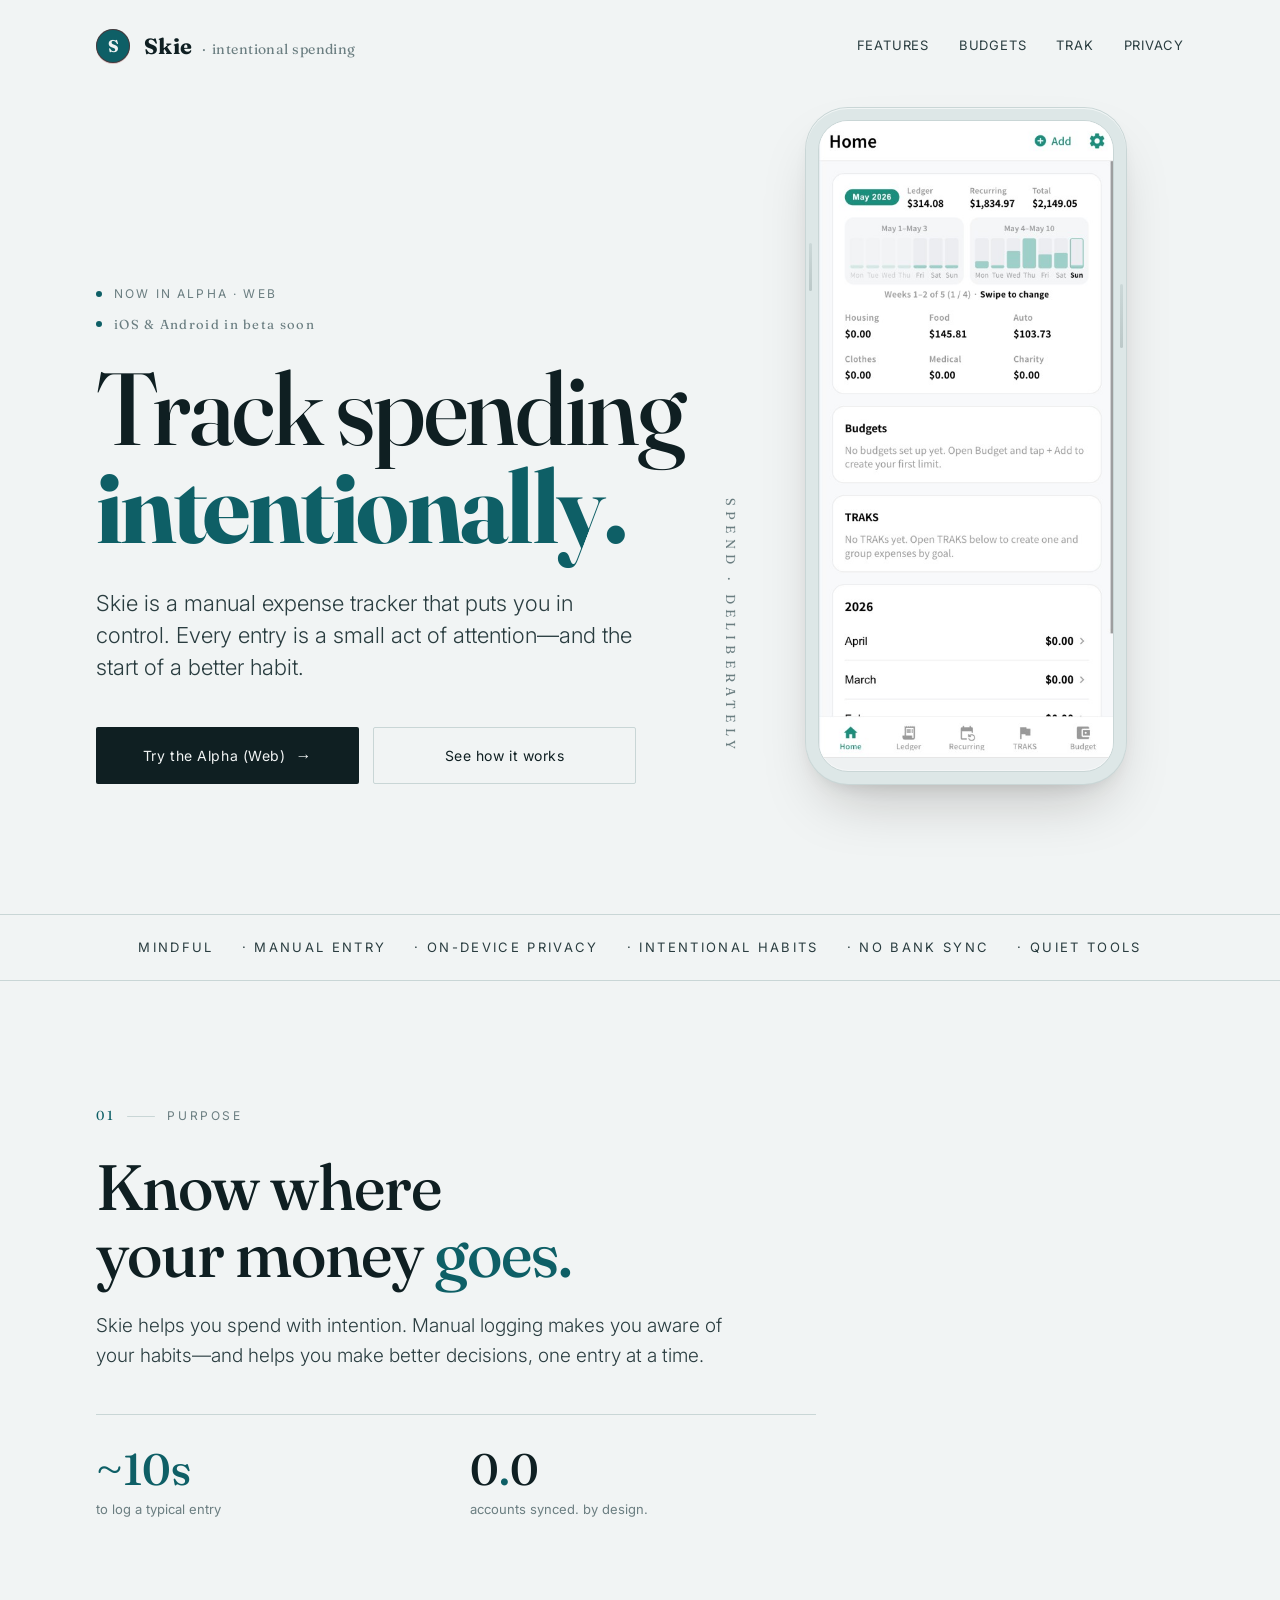
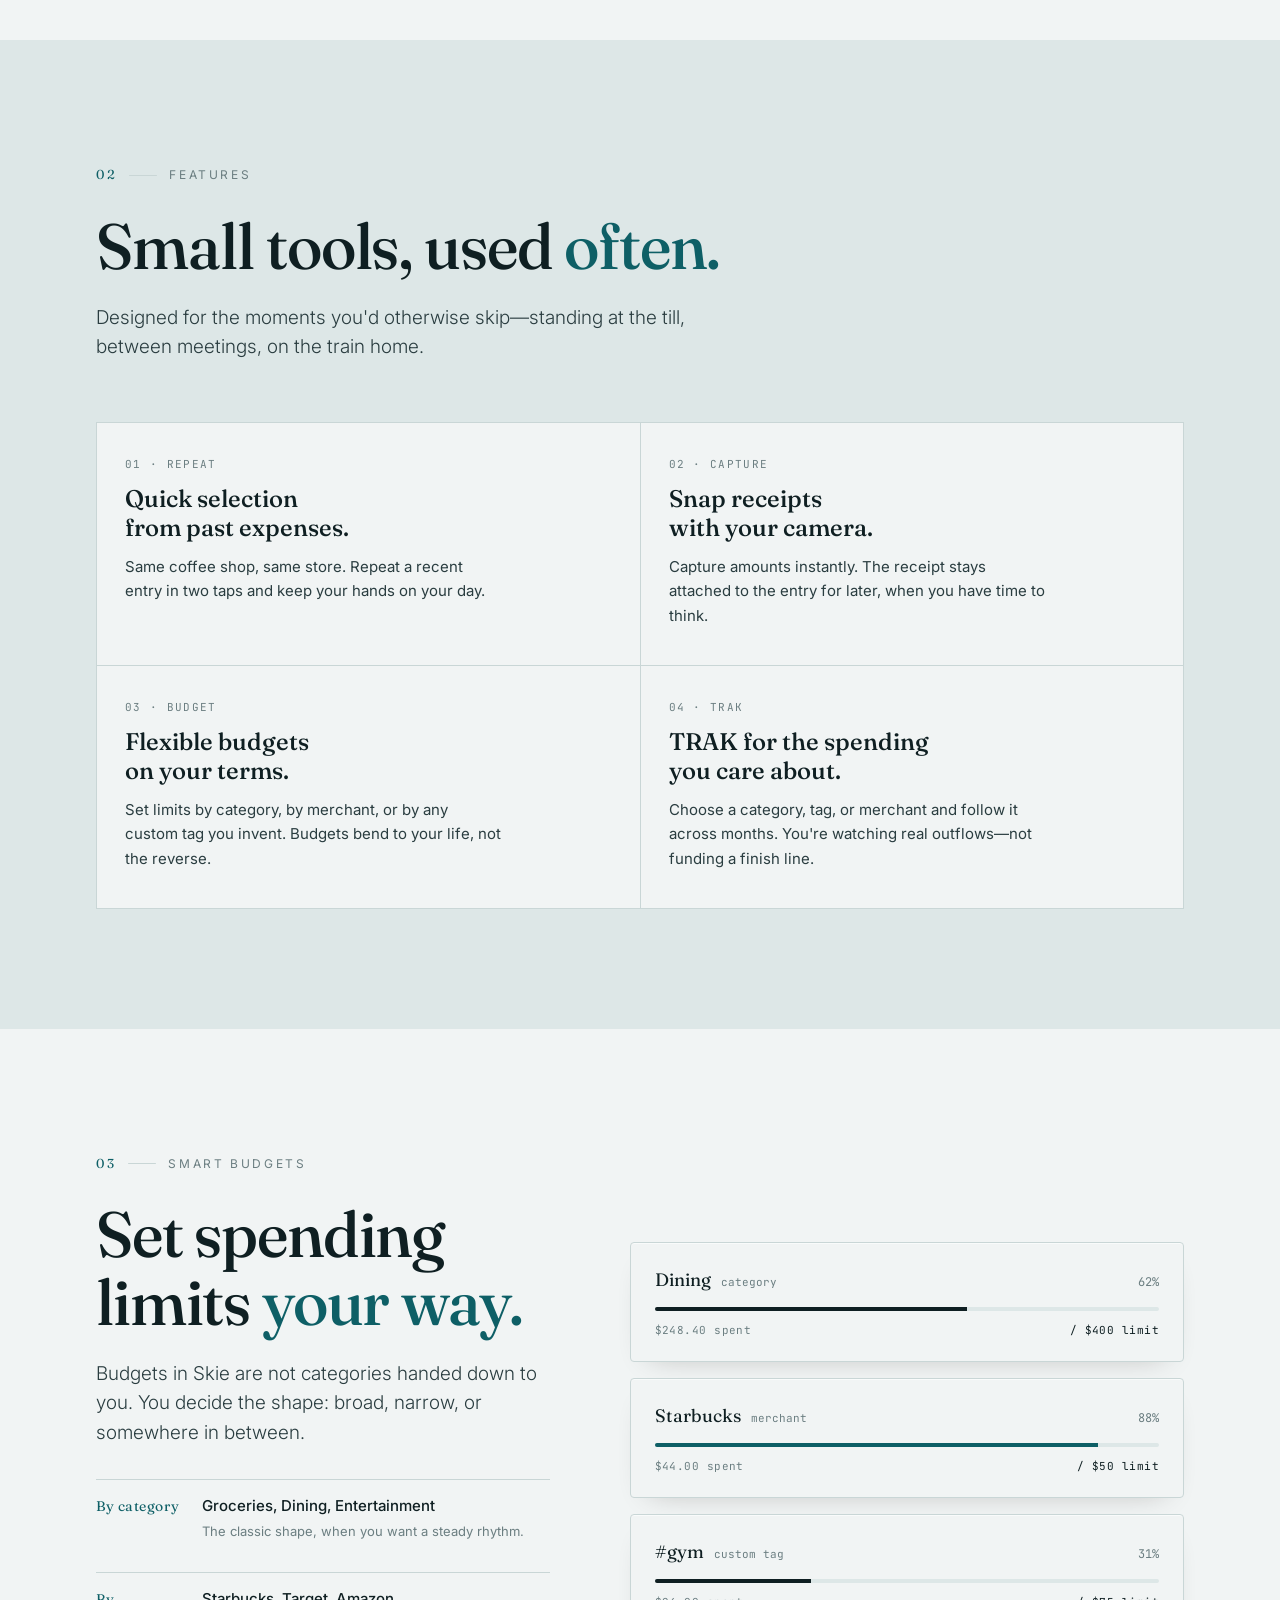
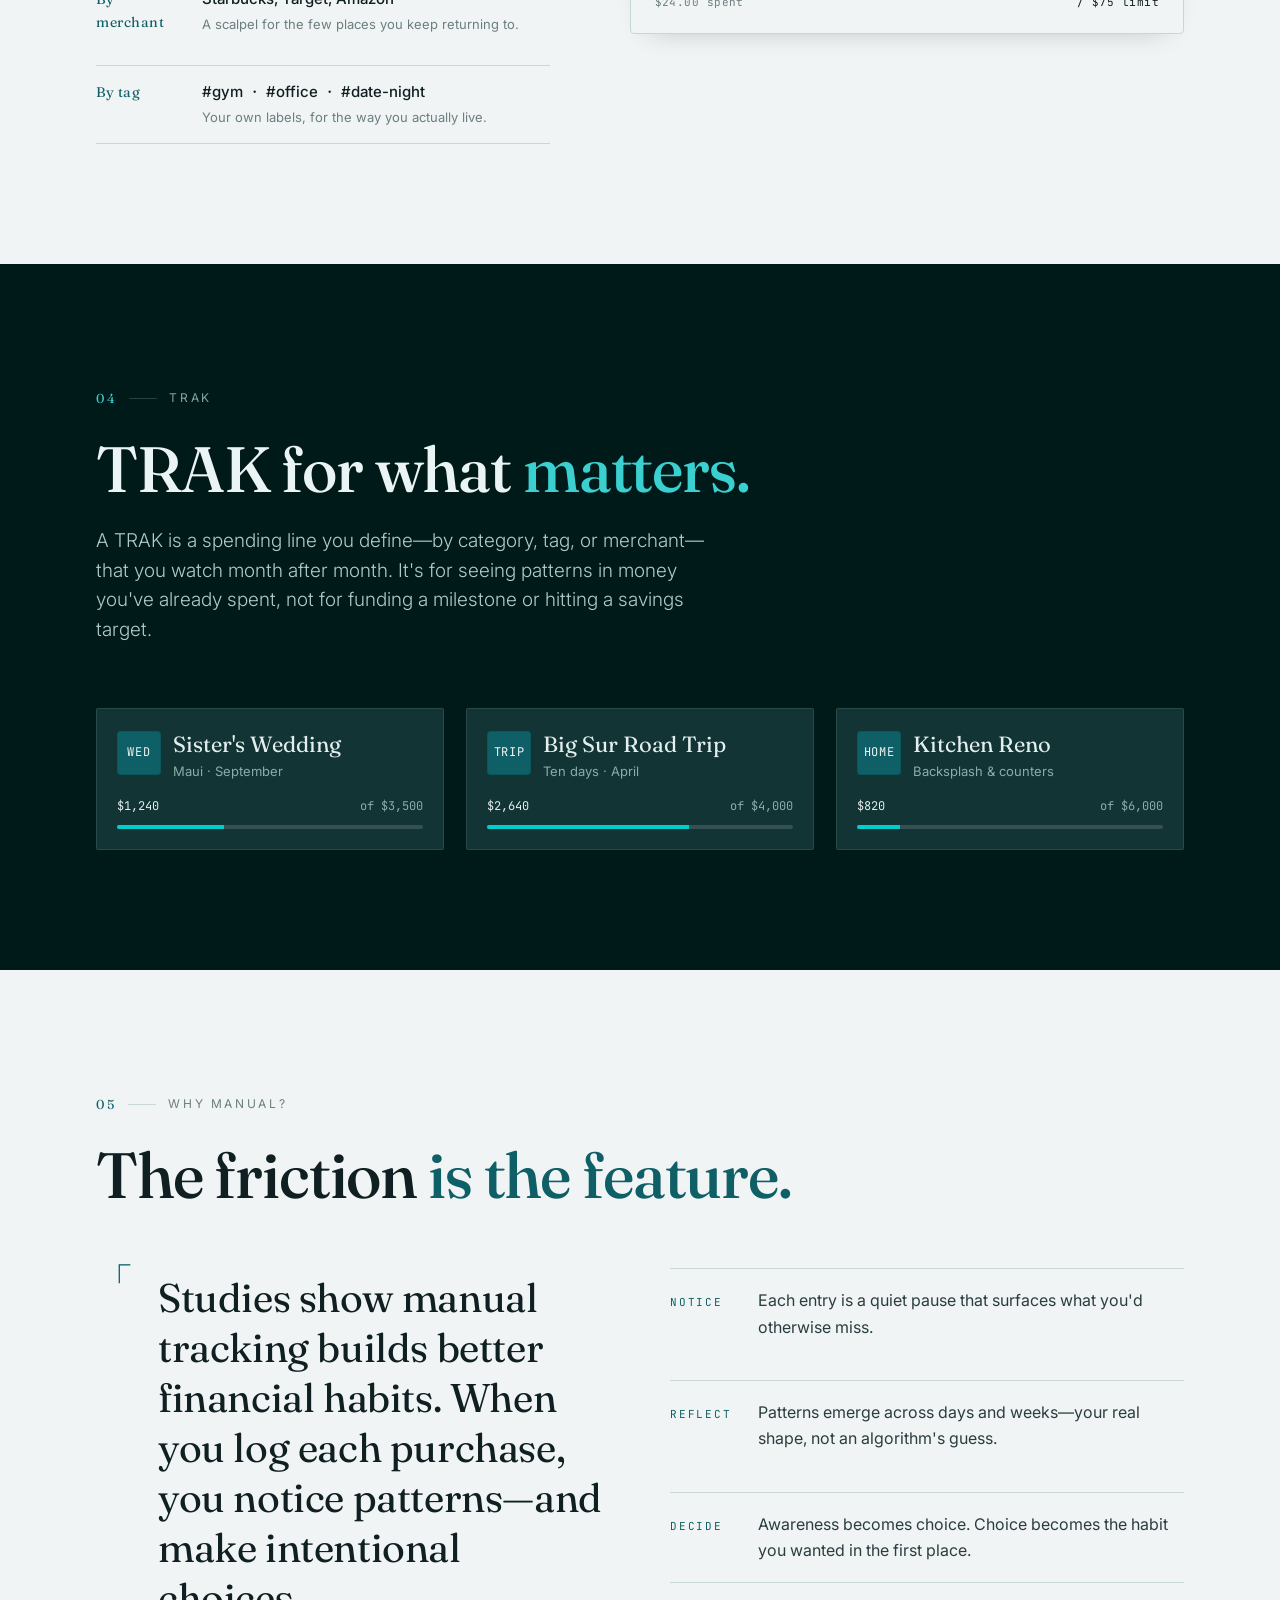
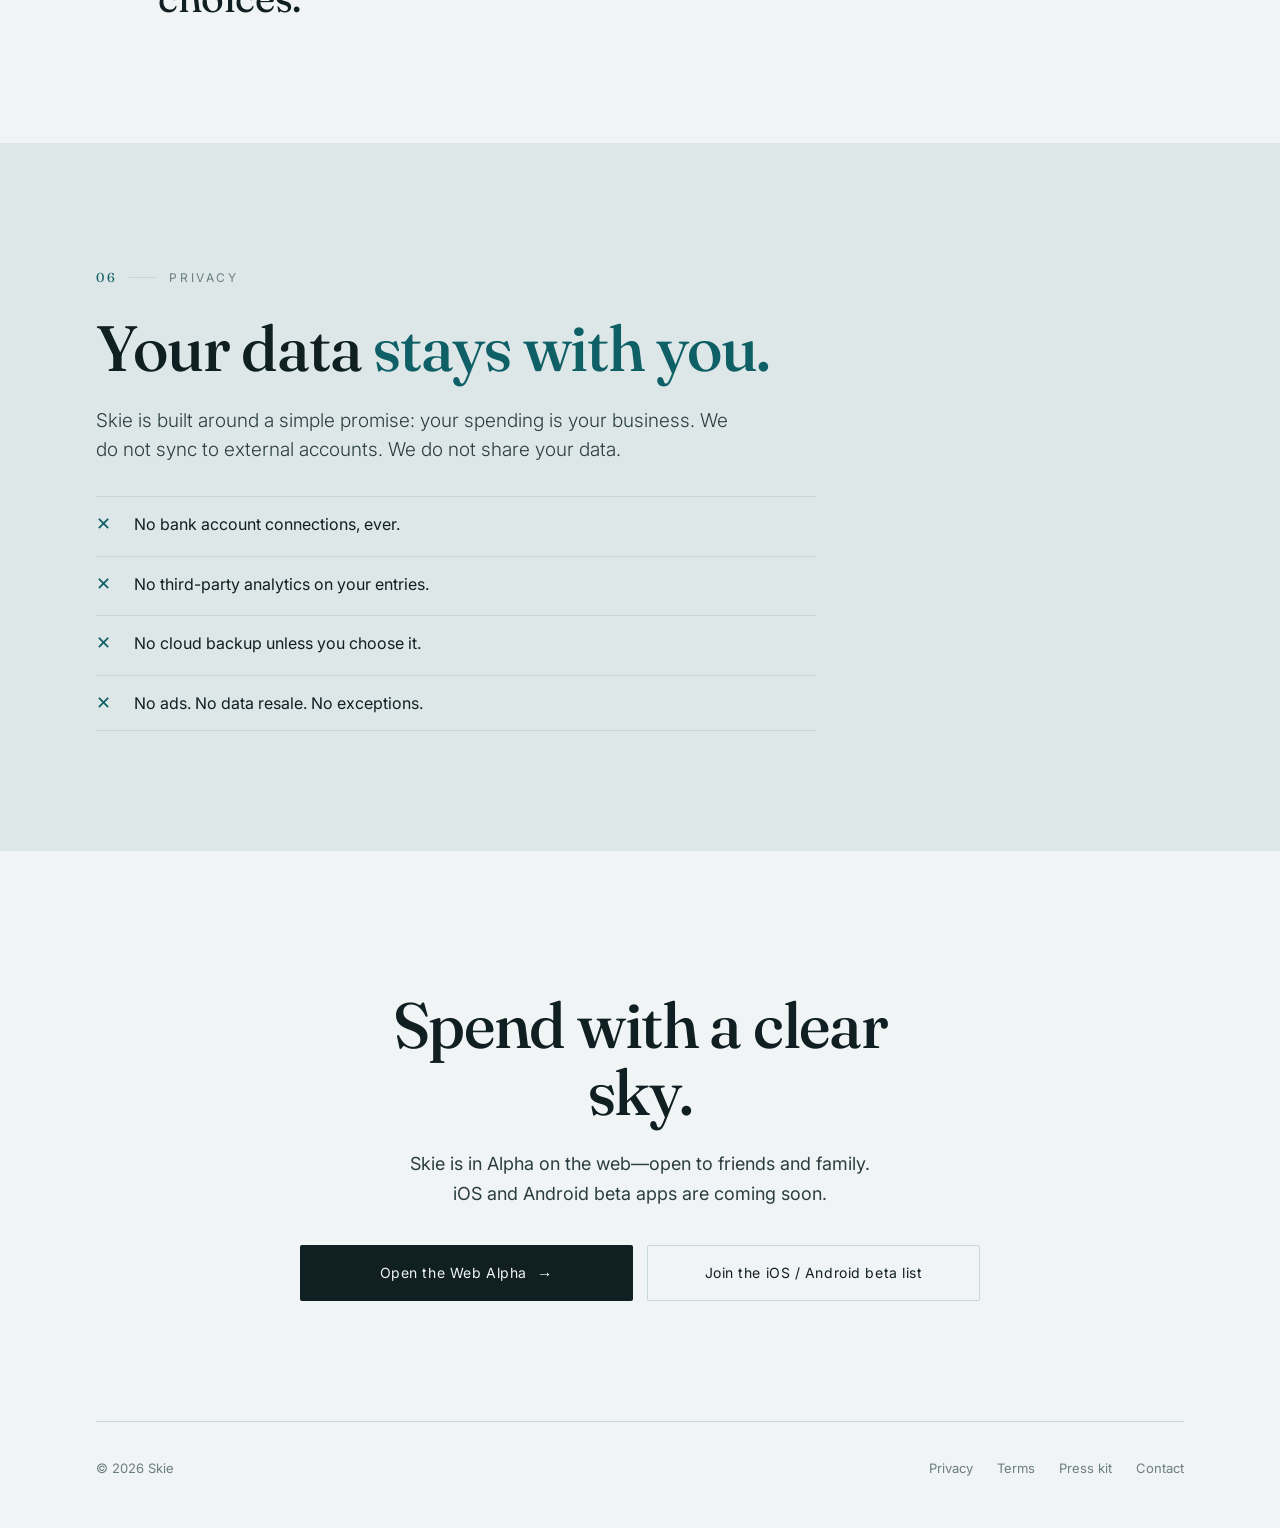
==== index.html @ 54463704 "Rebrand Goals section to TRAK; update copy and nav anchor (#trak). Restore example cards (wedding, r" ====
<!doctype html>
<html lang="en">
<head>
<meta charset="utf-8" />
<meta name="viewport" content="width=device-width,initial-scale=1" />
<title>Skie — Track Spending Intentionally</title>
<link rel="preconnect" href="https://fonts.googleapis.com" />
<link rel="preconnect" href="https://fonts.gstatic.com" crossorigin />
<link href="https://fonts.googleapis.com/css2?family=Fraunces:opsz,wght@9..144,300;9..144,400;9..144,500;9..144,600&family=Inter:wght@300;400;500;600;700&family=JetBrains+Mono:wght@400;500&display=swap" rel="stylesheet" />
<style>
  :root {
    /* Skie teal palette */
    --paper:        #F1F4F4;
    --paper-deep:   #DDE7E7;
    --paper-edge:   #C9D6D6;
    --sumi:         #0F1F22;
    --sumi-soft:    #2A3D40;
    --sumi-mute:    #6B7E81;
    --shu:          #0E5F66;   /* primary teal */
    --shu-deep:     #0A4A50;
    --ai:           #0E5F66;
    --rule:         #C9D6D6;
    /* TRAK section: dark teal field, tinted cards */
    --goals-bg:          oklch(0.19 0.045 195);
    --goals-ink:         oklch(0.96 0.009 195);
    --goals-lead:        oklch(0.82 0.03 195);
    --goals-eyebrow:     oklch(0.7 0.04 195);
    --goals-em:          oklch(0.78 0.12 195);
    --goals-eyebrow-bar: oklch(1 0 0 / 0.17);
    --goals-card:        oklch(0.3 0.038 195);
    --goals-card-edge:   oklch(1 0 0 / 0.1);
    --goals-bar-track:   oklch(1 0 0 / 0.14);
    --goals-progress-fill: oklch(0.76 0.15 195);
    --goals-card-text:   oklch(0.94 0.012 195);
    --goals-card-mute:   oklch(0.72 0.035 195);
  }

  * { box-sizing: border-box; }
  html, body { margin: 0; padding: 0; }
  body {
    background: var(--paper);
    color: var(--sumi);
    font-family: "Inter", system-ui, -apple-system, "Helvetica Neue", Helvetica, Arial, sans-serif;
    font-weight: 400;
    font-size: 16px;
    line-height: 1.65;
    -webkit-font-smoothing: antialiased;
    text-rendering: optimizeLegibility;
  }
  ::selection { background: var(--shu); color: var(--paper); }

  .display { font-family: "Fraunces", Georgia, "Times New Roman", serif; font-weight: 400; letter-spacing: -0.01em; }
  .mono { font-family: "JetBrains Mono", ui-monospace, Menlo, monospace; }

  .page {
    max-width: 1200px;
    margin: 0 auto;
    padding: 0 56px;
  }
  @media (max-width: 720px) { .page { padding: 0 28px; } }

  /* ---------- TOPBAR ---------- */
  .topbar {
    display: flex; align-items: center; justify-content: space-between;
    padding-top: 28px;
  }
  .mark {
    display: flex; align-items: center; gap: 14px;
    font-family: "Fraunces", Georgia, serif;
    font-size: 22px; font-weight: 700;
    letter-spacing: 0.02em;
  }
  .mark .seal {
    width: 34px; height: 34px;
    border-radius: 50%;
    background: var(--shu);
    color: var(--paper);
    display: grid; place-items: center;
    font-family: "Fraunces", Georgia, serif;
    font-weight: 700; font-size: 17px;
    letter-spacing: 0;
    box-shadow: inset 0 0 0 1px oklch(0.4 0.18 30 / 0.4),
                0 1px 0 oklch(0.4 0.18 30 / 0.2);
  }
  .mark .ja { font-family: "Fraunces", Georgia, serif; color: var(--sumi-mute); font-weight: 400; font-size: 14px; margin-left: 2px; }

  .nav {
    display: flex; gap: 30px;
    font-size: 13px;
    color: var(--sumi-soft);
    letter-spacing: 0.06em;
    text-transform: uppercase;
  }
  .nav a { color: inherit; text-decoration: none; }
  .nav a:hover { color: var(--shu); }
  @media (max-width: 720px) { .nav { display: none; } }

  /* ---------- HERO ---------- */
  .hero {
    position: relative;
    padding: 44px 0 130px;
    display: grid;
    grid-template-columns: 1.15fr 0.85fr;
    gap: 60px;
    align-items: end;
  }
  @media (max-width: 900px) { .hero { grid-template-columns: 1fr; padding: 32px 0 90px; } }

  .hero-meta {
    display: flex;
    flex-direction: column;
    align-items: flex-start;
    gap: 10px;
    margin-bottom: 24px;
    font-size: 12px;
    letter-spacing: 0.18em;
    text-transform: uppercase;
    color: var(--sumi-mute);
  }
  .hero-meta__row {
    display: flex;
    align-items: center;
    gap: 12px;
  }
  .hero-meta .dot {
    flex-shrink: 0;
    width: 6px;
    height: 6px;
    background: var(--shu);
    border-radius: 50%;
  }
  .hero-meta .ja {
    font-family: "Fraunces", Georgia, serif;
    letter-spacing: 0.1em;
    text-transform: none;
    font-size: 13px;
  }

  h1.headline {
    font-family: "Fraunces", Georgia, serif;
    font-weight: 500;
    font-size: clamp(56px, 8vw, 112px);
    line-height: 0.96;
    letter-spacing: -0.025em;
    margin: 0 0 32px;
    color: var(--sumi);
  }
  h1.headline em {
    font-style: normal;
    color: var(--shu);
    font-weight: 700;
  }
  h1.headline .stroke {
    display: inline-block;
    position: relative;
  }
  h1.headline .stroke::after {
    content: "";
    position: absolute;
    left: 0; right: -6px; bottom: 0.06em;
    height: 0.08em;
    background: var(--shu);
    opacity: 0.85;
    border-radius: 2px;
  }

  .subhead {
    font-size: 22px;
    line-height: 1.45;
    color: var(--sumi-soft);
    max-width: 540px;
    margin: 0 0 44px;
    font-weight: 300;
  }

  .cta-row {
    display: grid;
    grid-template-columns: repeat(2, minmax(0, 1fr));
    gap: 14px;
    width: 100%;
    max-width: 540px;
  }
  @media (max-width: 520px) {
    .cta-row { grid-template-columns: 1fr; }
  }
  .btn {
    display: inline-flex;
    align-items: center;
    justify-content: center;
    gap: 10px;
    padding: 14px 22px;
    border-radius: 2px;
    font-size: 14px;
    letter-spacing: 0.04em;
    text-decoration: none;
    text-align: center;
    transition: transform 120ms ease, background 120ms ease;
    box-sizing: border-box;
    border: 1px solid transparent;
    min-height: 48px;
  }
  .btn-primary {
    background: var(--sumi); color: var(--paper);
  }
  .btn-primary:hover { background: var(--shu-deep); }
  .btn-ghost {
    background: transparent; color: var(--sumi);
    border-color: var(--rule);
  }
  .btn-ghost:hover { border-color: var(--sumi); }
  .btn .arrow { font-family: "Fraunces", Georgia, serif; font-size: 16px; }

  /* Hero side art — phone */
  .hero-art {
    position: relative;
    align-self: stretch;
    display: flex; align-items: flex-end; justify-content: center;
    min-height: 540px;
  }
  /* iPhone-style frame + real app screenshot */
  .hero-art figure.phone {
    margin: 0;
  }
  .phone {
    position: relative;
    width: 320px;
    max-width: 100%;
    aspect-ratio: 9 / 19;
    background: var(--paper-deep);
    border-radius: 42px;
    box-shadow:
      0 1px 0 oklch(1 0 0 / 0.6) inset,
      0 0 0 1px var(--paper-edge),
      0 30px 60px -20px oklch(0.18 0.012 60 / 0.25),
      0 8px 20px -10px oklch(0.18 0.012 60 / 0.15);
    padding: 12px;
    overflow: hidden;
  }
  .phone::before,
  .phone::after {
    content: "";
    position: absolute;
    width: 3px;
    border-radius: 2px;
    background: linear-gradient(180deg, var(--paper-edge), #b8c5c5);
    z-index: 0;
    pointer-events: none;
    opacity: 0.9;
  }
  .phone::before {
    left: 3px;
    top: 20%;
    height: 48px;
  }
  .phone::after {
    right: 3px;
    top: 26%;
    height: 64px;
  }
  .phone__screen {
    position: relative;
    z-index: 1;
    width: 100%;
    height: 100%;
    border-radius: 30px;
    overflow: hidden;
    background: #eef1f2;
    border: 1px solid var(--paper-edge);
    box-shadow: inset 0 0 0 1px oklch(1 0 0 / 0.35);
  }
  .phone__screen img {
    width: 100%;
    height: 100%;
    object-fit: contain;
    object-position: top center;
    display: block;
  }

  .tate {
    position: absolute;
    left: -28px; bottom: 30px;
    writing-mode: vertical-rl;
    font-family: "Fraunces", Georgia, serif;
    font-size: 13px;
    color: var(--sumi-mute);
    letter-spacing: 0.4em;
  }
  @media (max-width: 900px) { .tate { display: none; } }

  /* ---------- DIVIDER ---------- */
  .marquee {
    border-top: 1px solid var(--rule);
    border-bottom: 1px solid var(--rule);
    padding: 22px 56px;
    box-sizing: border-box;
    display: flex;
    align-items: center;
    justify-content: center;
    flex-wrap: wrap;
    gap: 12px 28px;
    color: var(--sumi-soft);
    font-size: 13px;
    letter-spacing: 0.18em;
    text-transform: uppercase;
  }
  @media (max-width: 720px) {
    .marquee {
      padding: 22px 28px;
      gap: 10px 18px;
      font-size: 11px;
      letter-spacing: 0.12em;
    }
  }
  .marquee .ja { font-family: "Fraunces", Georgia, serif; letter-spacing: 0.2em; text-transform: none; color: var(--shu); }
  .marquee span { max-width: 100%; text-align: center; }

  /* ---------- SECTION SHELL ---------- */
  section { padding: 120px 0; position: relative; }
  @media (max-width: 720px) { section { padding: 80px 0; } }

  .eyebrow {
    display: inline-flex; align-items: center; gap: 12px;
    font-size: 12px; letter-spacing: 0.22em; text-transform: uppercase;
    color: var(--sumi-mute);
    margin-bottom: 26px;
  }
  .eyebrow .num { font-family: "Fraunces", Georgia, serif; color: var(--shu); font-size: 13px; }
  .eyebrow .ja  { font-family: "Fraunces", Georgia, serif; color: var(--shu); letter-spacing: 0.1em; text-transform: none; font-size: 14px; }
  .eyebrow .bar { width: 28px; height: 1px; background: var(--rule); }

  h2.section-title {
    font-family: "Fraunces", Georgia, serif;
    font-weight: 500;
    font-size: clamp(36px, 5vw, 64px);
    line-height: 1.05;
    letter-spacing: -0.018em;
    margin: 0 0 24px;
    max-width: 820px;
  }
  h2.section-title em { font-style: normal; color: var(--shu); }

  .lead {
    font-size: 19px;
    color: var(--sumi-soft);
    max-width: 640px;
    margin: 0;
    font-weight: 300;
    line-height: 1.55;
  }

  /* ---------- AWARENESS (story) ---------- */
  .awareness {
    max-width: 720px;
  }

  .pull-numbers {
    display: grid;
    grid-template-columns: repeat(2, 1fr);
    gap: 28px;
    margin-top: 44px;
    padding-top: 32px;
    border-top: 1px solid var(--rule);
  }
  .pn .n {
    font-family: "Fraunces", Georgia, serif;
    font-size: 44px; font-weight: 500; color: var(--sumi);
    line-height: 1;
  }
  .pn .n em { font-style: normal; color: var(--shu); }
  .pn .lbl { font-size: 13px; color: var(--sumi-mute); margin-top: 8px; }

  /* ---------- FEATURES ---------- */
  .features { background: var(--paper-deep); }
  .features .grid {
    display: grid;
    grid-template-columns: repeat(12, 1fr);
    gap: 0;
    margin-top: 60px;
    border-top: 1px solid var(--rule);
    border-left: 1px solid var(--rule);
  }
  .feat {
    grid-column: span 6;
    border-right: 1px solid var(--rule);
    border-bottom: 1px solid var(--rule);
    padding: 32px 28px 36px;
    background: var(--paper);
    position: relative;
    min-height: 0;
    display: flex; flex-direction: column; gap: 12px;
  }
  @media (max-width: 760px) { .feat { grid-column: span 12; } }
  .feat .num {
    font-family: "JetBrains Mono", monospace;
    font-size: 11px; letter-spacing: 0.12em;
    color: var(--sumi-mute);
  }
  .feat h3 {
    font-family: "Fraunces", Georgia, serif;
    font-weight: 500;
    font-size: 24px;
    line-height: 1.2;
    margin: 0;
    color: var(--sumi);
  }
  .feat p {
    font-size: 15px; color: var(--sumi-soft); margin: 0;
    max-width: 42ch;
  }

  /* ---------- BUDGET ---------- */
  .budget {
    display: grid;
    grid-template-columns: 0.9fr 1.1fr;
    gap: 80px;
    align-items: center;
  }
  @media (max-width: 900px) { .budget { grid-template-columns: 1fr; gap: 50px; } }

  .budget .col-text { max-width: 520px; }
  .budget .col-text ul.spec {
    list-style: none; padding: 0; margin: 32px 0 0;
    display: flex; flex-direction: column; gap: 16px;
  }
  .spec li {
    display: grid;
    grid-template-columns: 88px 1fr;
    align-items: baseline;
    gap: 18px;
    padding: 14px 0;
    border-top: 1px solid var(--rule);
  }
  .spec li:last-child { border-bottom: 1px solid var(--rule); }
  .spec .k {
    font-family: "Fraunces", Georgia, serif;
    color: var(--shu);
    font-size: 14px;
    letter-spacing: 0.04em;
  }
  .spec .v { font-size: 15px; color: var(--sumi); }
  .spec .v strong { font-weight: 500; }
  .spec .v .ex { color: var(--sumi-mute); display: block; font-size: 13px; margin-top: 2px; }

  /* Budget visual mock */
  .budget-card-stack { position: relative; }
  .budget-card {
    background: var(--paper);
    border: 1px solid var(--paper-edge);
    border-radius: 4px;
    padding: 22px 24px;
    box-shadow: 0 1px 0 oklch(1 0 0 / 0.6) inset, 0 12px 30px -20px oklch(0.18 0.012 60 / 0.3);
    margin-bottom: 16px;
  }
  .budget-card .head { display: flex; justify-content: space-between; align-items: baseline; margin-bottom: 12px; }
  .budget-card .nm { font-family: "Fraunces", Georgia, serif; font-size: 18px; color: var(--sumi); }
  .budget-card .pct { font-family: "JetBrains Mono", monospace; font-size: 12px; color: var(--sumi-mute); }
  .bar { height: 4px; background: var(--paper-deep); border-radius: 2px; overflow: hidden; }
  .bar .fill { height: 100%; background: var(--sumi); }
  .bar .fill.shu { background: var(--shu); }
  .budget-card .meta { display: flex; justify-content: space-between; font-family: "JetBrains Mono", monospace; font-size: 11px; color: var(--sumi-mute); margin-top: 10px; letter-spacing: 0.04em; }
  .budget-card .meta .lim { color: var(--sumi); }

  /* ---------- TRAK (spending lines, month over month) ---------- */
  .goals {
    background: var(--goals-bg);
    color: var(--goals-ink);
  }
  .goals .eyebrow { color: var(--goals-eyebrow); }
  .goals .eyebrow .ja, .goals .eyebrow .num { color: var(--goals-em); }
  .goals .eyebrow .bar { background: var(--goals-eyebrow-bar); }
  .goals h2.section-title { color: var(--goals-ink); }
  .goals h2.section-title em { color: var(--goals-em); }
  .goals .lead { color: var(--goals-lead); }

  .envelopes {
    margin-top: 64px;
    display: grid;
    grid-template-columns: repeat(3, 1fr);
    gap: 22px;
  }
  @media (max-width: 900px) { .envelopes { grid-template-columns: 1fr; } }

  .env {
    position: relative;
    padding: 22px 20px 20px;
    border-radius: 2px;
    background: var(--goals-card);
    border: 1px solid var(--goals-card-edge);
    display: flex; flex-direction: column;
    gap: 14px;
    overflow: hidden;
  }
  .env__head {
    display: flex;
    align-items: flex-start;
    gap: 12px;
  }
  .env__intro {
    flex: 1;
    min-width: 0;
    display: flex;
    flex-direction: column;
    gap: 4px;
  }
  .env .stamp {
    flex-shrink: 0;
    width: 44px;
    height: 44px;
    background: var(--shu);
    color: var(--paper);
    display: grid;
    place-items: center;
    font-family: "Fraunces", Georgia, serif;
    font-size: 22px;
    border-radius: 4px;
    position: relative;
    z-index: 1;
    box-shadow: inset 0 0 0 1px oklch(0.35 0.08 195 / 0.35);
  }
  .env .ttl { font-family: "Fraunces", Georgia, serif; font-size: 22px; color: var(--goals-card-text); line-height: 1.2; }
  .env .sub { font-size: 13px; color: var(--goals-card-mute); }
  .env .progress {
    margin-top: auto;
    display: flex; flex-direction: column; gap: 8px;
  }
  .env .progress .nums {
    display: flex; justify-content: space-between;
    font-family: "JetBrains Mono", monospace;
    font-size: 12px;
    color: var(--goals-card-text);
  }
  .env .progress .nums .of { color: var(--goals-card-mute); }
  .env .bar { background: var(--goals-bar-track); }
  .goals .env .bar .fill.shu { background: var(--goals-progress-fill); }

  /* ---------- WHY MANUAL ---------- */
  .why .quote-box {
    margin-top: 60px;
    display: grid;
    grid-template-columns: 1fr 1fr;
    gap: 60px;
    align-items: start;
  }
  @media (max-width: 900px) { .why .quote-box { grid-template-columns: 1fr; gap: 40px; } }

  .why blockquote {
    margin: 0;
    font-family: "Fraunces", Georgia, serif;
    font-size: clamp(28px, 3.4vw, 40px);
    line-height: 1.25;
    letter-spacing: -0.01em;
    color: var(--sumi);
    position: relative;
    /* Room for the large 「 so it never sits on the first line */
    padding-left: clamp(60px, 1.55em, 84px);
    padding-top: 0.12em;
  }
  .why blockquote::before {
    content: "「";
    position: absolute;
    left: 0;
    top: 0;
    font-size: clamp(38px, 2.85vw, 50px);
    color: var(--shu);
    font-family: "Fraunces", Georgia, serif;
    line-height: 0.72;
    pointer-events: none;
  }
  .why .observ { display: flex; flex-direction: column; gap: 22px; }
  .why .observ .row2 {
    display: flex; gap: 18px; align-items: baseline;
    padding: 18px 0;
    border-top: 1px solid var(--rule);
  }
  .why .observ .row2:last-child { border-bottom: 1px solid var(--rule); }
  .why .observ .k {
    font-family: "JetBrains Mono", monospace;
    font-size: 11px; letter-spacing: 0.16em; text-transform: uppercase;
    color: var(--shu);
    width: 70px; flex-shrink: 0;
  }
  .why .observ .v { font-size: 16px; color: var(--sumi-soft); }

  /* ---------- PRIVACY ---------- */
  .privacy {
    background: var(--paper-deep);
  }
  .privacy-grid {
    max-width: 720px;
  }

  .privacy ul.commit {
    list-style: none; padding: 0; margin: 32px 0 0;
    display: flex; flex-direction: column; gap: 4px;
  }
  .privacy ul.commit li {
    display: grid; grid-template-columns: 24px 1fr; gap: 14px;
    padding: 14px 0;
    border-top: 1px solid var(--rule);
    align-items: baseline;
    font-size: 16px;
  }
  .privacy ul.commit li:last-child { border-bottom: 1px solid var(--rule); }
  .privacy ul.commit li .x {
    color: var(--shu);
    font-family: "Fraunces", Georgia, serif;
    font-size: 18px;
    line-height: 1;
  }

  /* ---------- CTA ---------- */
  .endcta {
    text-align: center;
    padding: 140px 0 120px;
  }
  .endcta h2 {
    font-family: "Fraunces", Georgia, serif;
    font-weight: 500;
    font-size: clamp(40px, 5vw, 72px);
    line-height: 1.05;
    letter-spacing: -0.02em;
    margin: 0 auto 24px;
    max-width: 14ch;
  }
  .endcta p {
    color: var(--sumi-soft); font-size: 18px; max-width: 480px;
    margin: 0 auto 36px;
  }
  .endcta .cta-row {
    max-width: min(100%, 680px);
    margin-inline: auto;
  }

  /* ---------- FOOTER ---------- */
  footer {
    border-top: 1px solid var(--rule);
    padding: 36px 0 48px;
    display: flex; justify-content: space-between; gap: 24px; flex-wrap: wrap;
    color: var(--sumi-mute);
    font-size: 13px;
  }
  footer .ja { font-family: "Fraunces", Georgia, serif; color: var(--sumi-soft); }
  footer .links { display: flex; gap: 24px; }
  footer a { color: inherit; text-decoration: none; }
  footer a:hover { color: var(--shu); }

</style>
</head>
<body>

<div class="page">

  <!-- TOPBAR -->
  <header class="topbar">
    <div class="mark">
      <div class="seal" aria-hidden="true">S</div>
      <div>Skie<span class="ja"> &nbsp;·&nbsp; intentional spending</span></div>
    </div>
    <nav class="nav">
      <a href="#features">Features</a>
      <a href="#budgets">Budgets</a>
      <a href="#trak">TRAK</a>
      <a href="#privacy">Privacy</a>
    </nav>
  </header>

  <!-- HERO -->
  <section class="hero">
    <div class="hero-text">
      <div class="hero-meta">
        <div class="hero-meta__row">
          <span class="dot" aria-hidden="true"></span>
          <span>Now in Alpha · Web</span>
        </div>
        <div class="hero-meta__row">
          <span class="dot" aria-hidden="true"></span>
          <span class="ja">iOS &amp; Android in beta soon</span>
        </div>
      </div>
      <h1 class="headline">
        Track spending<br />
        <em>intentionally.</em>
      </h1>
      <p class="subhead">Skie is a manual expense tracker that puts you in control. Every entry is a small act of attention—and the start of a better habit.</p>
      <div class="cta-row">
        <a class="btn btn-primary" href="https://skie-finance.vercel.app/" target="_blank" rel="noopener">Try the Alpha (Web) <span class="arrow">→</span></a>
        <a class="btn btn-ghost" href="#features">See how it works</a>
      </div>
    </div>

    <div class="hero-art">
      <div class="tate" aria-hidden="true">SPEND&nbsp;·&nbsp;DELIBERATELY</div>
      <figure class="phone">
        <div class="phone__screen">
          <img
            src="assets/hero-app-home.png"
            alt="Skie mobile app Home screen: May 2026 overview with spending charts, category totals, Budgets and TRAKS cards, yearly list, and tab bar."
            width="473"
            height="1024"
            decoding="async"
          />
        </div>
      </figure>
    </div>
  </section>

</div>

<!-- MARQUEE / DIVIDER -->
<div class="marquee" aria-hidden="true">
  <span>Mindful</span>
  <span>· Manual Entry</span>
  <span>· On-Device Privacy</span>
  <span>· Intentional Habits</span>
  <span>· No Bank Sync</span>
  <span>· Quiet Tools</span>
</div>

<div class="page">

  <!-- AWARENESS / KNOW WHERE YOUR MONEY GOES -->
  <section class="awareness">
    <div>
      <div class="eyebrow"><span class="num">01</span><span class="bar"></span> Purpose</div>
      <h2 class="section-title">Know where<br />your money <em>goes.</em></h2>
      <p class="lead">Skie helps you spend with intention. Manual logging makes you aware of your habits—and helps you make better decisions, one entry at a time.</p>

      <div class="pull-numbers">
        <div class="pn"><div class="n"><em>~10s</em></div><div class="lbl">to log a typical entry</div></div>
        <div class="pn"><div class="n">0<em>.</em>0</div><div class="lbl">accounts synced. by design.</div></div>
      </div>
    </div>
  </section>

</div>

<!-- FEATURES -->
<section class="features" id="features">
  <div class="page">
    <div class="eyebrow"><span class="num">02</span><span class="bar"></span> Features</div>
    <h2 class="section-title">Small tools, used <em>often.</em></h2>
    <p class="lead">Designed for the moments you'd otherwise skip—standing at the till, between meetings, on the train home.</p>

    <div class="grid">
      <div class="feat">
        <span class="num">01 · REPEAT</span>
        <h3>Quick selection<br />from past expenses.</h3>
        <p>Same coffee shop, same store. Repeat a recent entry in two taps and keep your hands on your day.</p>
      </div>
      <div class="feat">
        <span class="num">02 · CAPTURE</span>
        <h3>Snap receipts<br />with your camera.</h3>
        <p>Capture amounts instantly. The receipt stays attached to the entry for later, when you have time to think.</p>
      </div>
      <div class="feat">
        <span class="num">03 · BUDGET</span>
        <h3>Flexible budgets<br />on your terms.</h3>
        <p>Set limits by category, by merchant, or by any custom tag you invent. Budgets bend to your life, not the reverse.</p>
      </div>
      <div class="feat">
        <span class="num">04 · TRAK</span>
        <h3>TRAK for the spending<br />you care about.</h3>
        <p>Choose a category, tag, or merchant and follow it across months. You're watching real outflows—not funding a finish line.</p>
      </div>
    </div>
  </div>
</section>

<div class="page">

  <!-- BUDGETS -->
  <section id="budgets">
    <div class="budget">
      <div class="col-text">
        <div class="eyebrow"><span class="num">03</span><span class="bar"></span> Smart Budgets</div>
        <h2 class="section-title">Set spending limits <em>your way.</em></h2>
        <p class="lead">Budgets in Skie are not categories handed down to you. You decide the shape: broad, narrow, or somewhere in between.</p>

        <ul class="spec">
          <li>
            <span class="k">By category</span>
            <span class="v"><strong>Groceries, Dining, Entertainment</strong><span class="ex">The classic shape, when you want a steady rhythm.</span></span>
          </li>
          <li>
            <span class="k">By merchant</span>
            <span class="v"><strong>Starbucks, Target, Amazon</strong><span class="ex">A scalpel for the few places you keep returning to.</span></span>
          </li>
          <li>
            <span class="k">By tag</span>
            <span class="v"><strong>#gym ・ #office ・ #date-night</strong><span class="ex">Your own labels, for the way you actually live.</span></span>
          </li>
        </ul>
      </div>

      <div class="budget-card-stack">
        <div class="budget-card">
          <div class="head">
            <div class="nm">Dining <span style="color:var(--sumi-mute); font-family:'JetBrains Mono', monospace; font-size:11px; margin-left:6px;">category</span></div>
            <div class="pct">62%</div>
          </div>
          <div class="bar"><div class="fill" style="width:62%"></div></div>
          <div class="meta"><span>$248.40 spent</span><span class="lim">/ $400 limit</span></div>
        </div>
        <div class="budget-card">
          <div class="head">
            <div class="nm">Starbucks <span style="color:var(--sumi-mute); font-family:'JetBrains Mono', monospace; font-size:11px; margin-left:6px;">merchant</span></div>
            <div class="pct">88%</div>
          </div>
          <div class="bar"><div class="fill shu" style="width:88%"></div></div>
          <div class="meta"><span>$44.00 spent</span><span class="lim">/ $50 limit</span></div>
        </div>
        <div class="budget-card">
          <div class="head">
            <div class="nm">#gym <span style="color:var(--sumi-mute); font-family:'JetBrains Mono', monospace; font-size:11px; margin-left:6px;">custom tag</span></div>
            <div class="pct">31%</div>
          </div>
          <div class="bar"><div class="fill" style="width:31%"></div></div>
          <div class="meta"><span>$24.00 spent</span><span class="lim">/ $75 limit</span></div>
        </div>
      </div>
    </div>
  </section>

</div>

<!-- TRAK -->
<section class="goals" id="trak">
  <div class="page">
    <div class="eyebrow"><span class="num">04</span><span class="bar"></span> TRAK</div>
    <h2 class="section-title">TRAK for what <em>matters.</em></h2>
    <p class="lead">A TRAK is a spending line you define—by category, tag, or merchant—that you watch month after month. It's for seeing patterns in money you've already spent, not for funding a milestone or hitting a savings target.</p>

    <div class="envelopes">
      <div class="env">
        <div class="env__head">
          <div class="stamp" style="font-family:'JetBrains Mono', monospace; font-size:12px; letter-spacing:0.06em;">WED</div>
          <div class="env__intro">
            <div class="ttl">Sister's Wedding</div>
            <div class="sub">Maui · September</div>
          </div>
        </div>
        <div class="progress">
          <div class="nums"><span>$1,240</span><span class="of">of $3,500</span></div>
          <div class="bar"><div class="fill shu" style="width:35%"></div></div>
        </div>
      </div>
      <div class="env">
        <div class="env__head">
          <div class="stamp" style="font-family:'JetBrains Mono', monospace; font-size:12px; letter-spacing:0.06em;">TRIP</div>
          <div class="env__intro">
            <div class="ttl">Big Sur Road Trip</div>
            <div class="sub">Ten days · April</div>
          </div>
        </div>
        <div class="progress">
          <div class="nums"><span>$2,640</span><span class="of">of $4,000</span></div>
          <div class="bar"><div class="fill shu" style="width:66%"></div></div>
        </div>
      </div>
      <div class="env">
        <div class="env__head">
          <div class="stamp" style="font-family:'JetBrains Mono', monospace; font-size:12px; letter-spacing:0.06em;">HOME</div>
          <div class="env__intro">
            <div class="ttl">Kitchen Reno</div>
            <div class="sub">Backsplash &amp; counters</div>
          </div>
        </div>
        <div class="progress">
          <div class="nums"><span>$820</span><span class="of">of $6,000</span></div>
          <div class="bar"><div class="fill shu" style="width:14%"></div></div>
        </div>
      </div>
    </div>
  </div>
</section>

<div class="page">

  <!-- WHY MANUAL -->
  <section class="why">
    <div class="eyebrow"><span class="num">05</span><span class="bar"></span> Why Manual?</div>
    <h2 class="section-title">The friction <em>is the feature.</em></h2>

    <div class="quote-box">
      <blockquote>
        Studies show manual tracking builds better financial habits. When you log each purchase, you notice patterns—and make intentional choices.
      </blockquote>
      <div class="observ">
        <div class="row2"><div class="k">Notice</div><div class="v">Each entry is a quiet pause that surfaces what you'd otherwise miss.</div></div>
        <div class="row2"><div class="k">Reflect</div><div class="v">Patterns emerge across days and weeks—your real shape, not an algorithm's guess.</div></div>
        <div class="row2"><div class="k">Decide</div><div class="v">Awareness becomes choice. Choice becomes the habit you wanted in the first place.</div></div>
      </div>
    </div>
  </section>

</div>

<!-- PRIVACY -->
<section class="privacy" id="privacy">
  <div class="page">
    <div class="privacy-grid">
      <div>
        <div class="eyebrow"><span class="num">06</span><span class="bar"></span> Privacy</div>
        <h2 class="section-title">Your data <em>stays with you.</em></h2>
        <p class="lead">Skie is built around a simple promise: your spending is your business. We do not sync to external accounts. We do not share your data.</p>
        <ul class="commit">
          <li><span class="x">✕</span><span>No bank account connections, ever.</span></li>
          <li><span class="x">✕</span><span>No third-party analytics on your entries.</span></li>
          <li><span class="x">✕</span><span>No cloud backup unless you choose it.</span></li>
          <li><span class="x">✕</span><span>No ads. No data resale. No exceptions.</span></li>
        </ul>
      </div>
    </div>
  </div>
</section>

<div class="page">

  <!-- END CTA -->
  <section class="endcta" id="download">
    <h2>Spend with a clear sky.</h2>
    <p>Skie is in Alpha on the web—open to friends and family. iOS and Android beta apps are coming soon.</p>
    <div class="cta-row">
      <a class="btn btn-primary" href="https://skie-finance.vercel.app/" target="_blank" rel="noopener">Open the Web Alpha <span class="arrow">→</span></a>
      <a class="btn btn-ghost" href="#">Join the iOS / Android beta list</a>
    </div>
  </section>

  <!-- FOOTER -->
  <footer>
    <div>© 2026 Skie</div>
    <div class="links">
      <a href="#">Privacy</a>
      <a href="#">Terms</a>
      <a href="#">Press kit</a>
      <a href="#">Contact</a>
    </div>
  </footer>

</div>

</body>
</html>
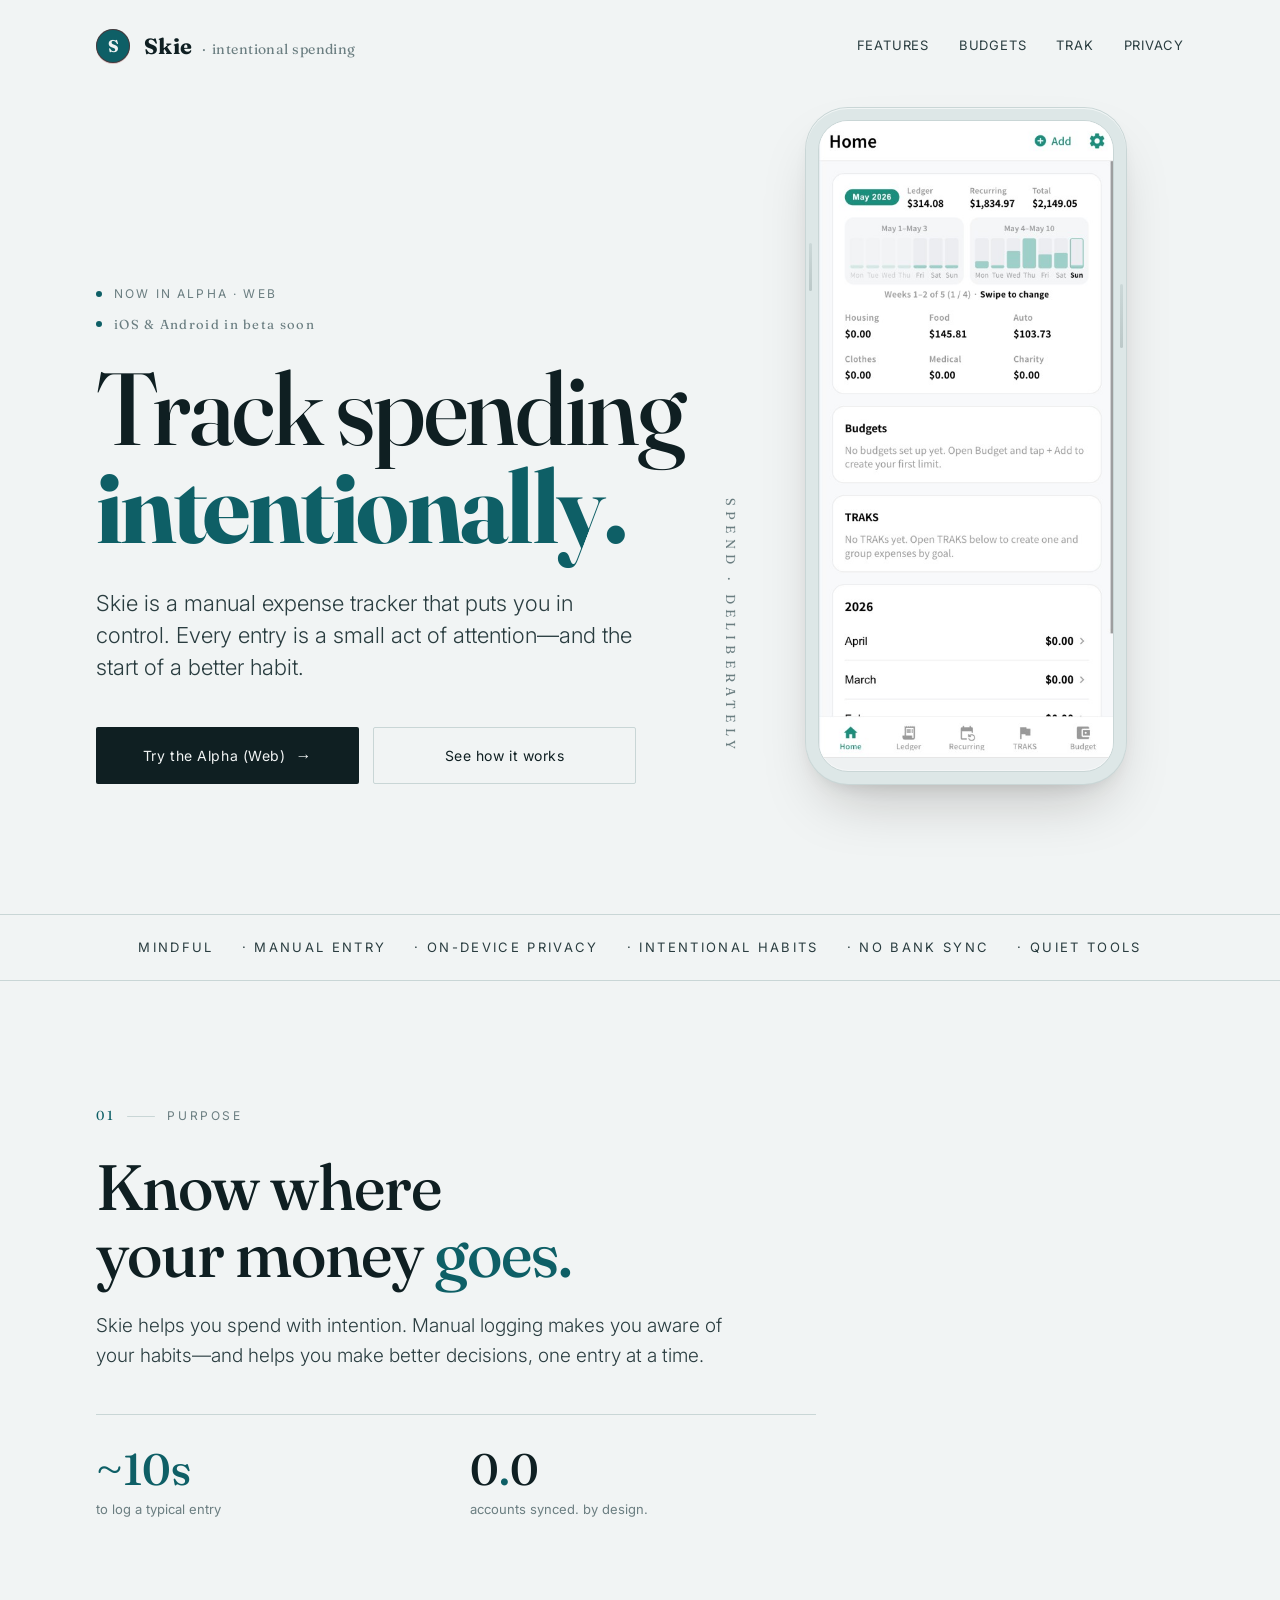
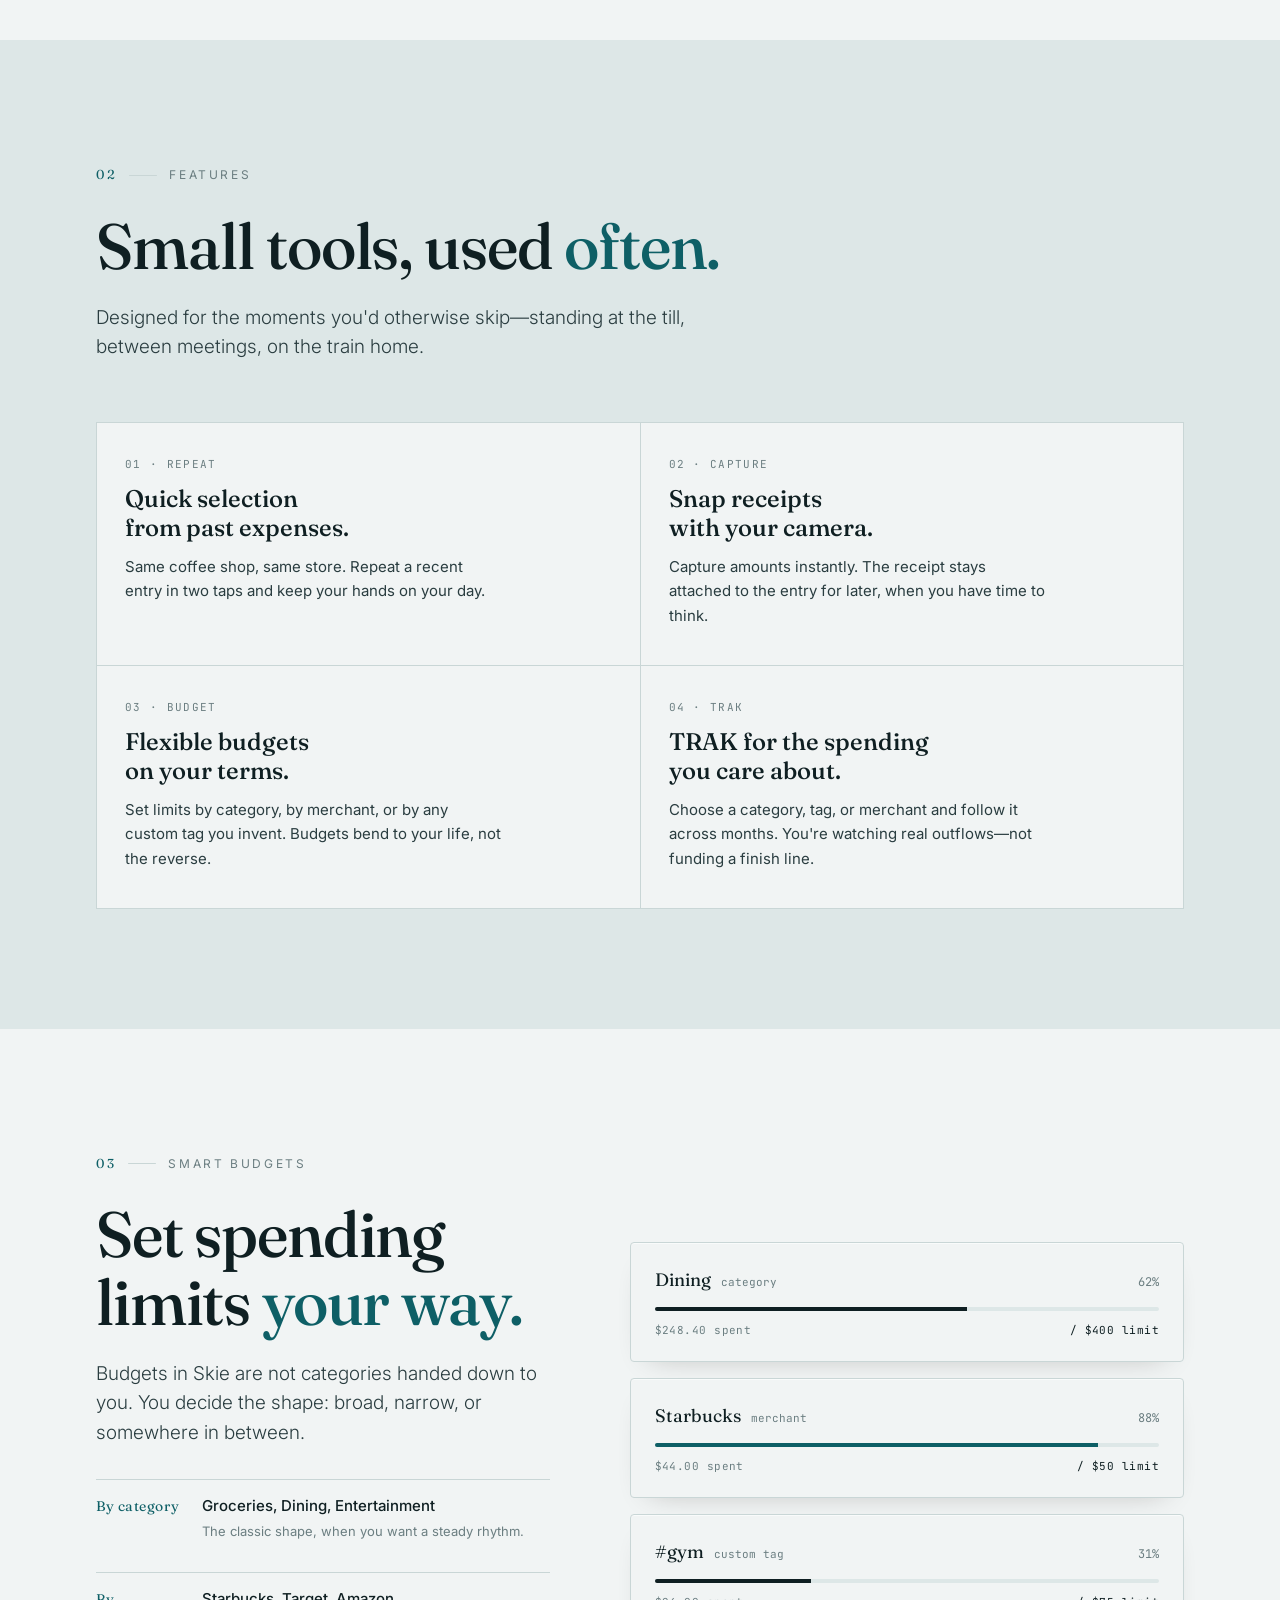
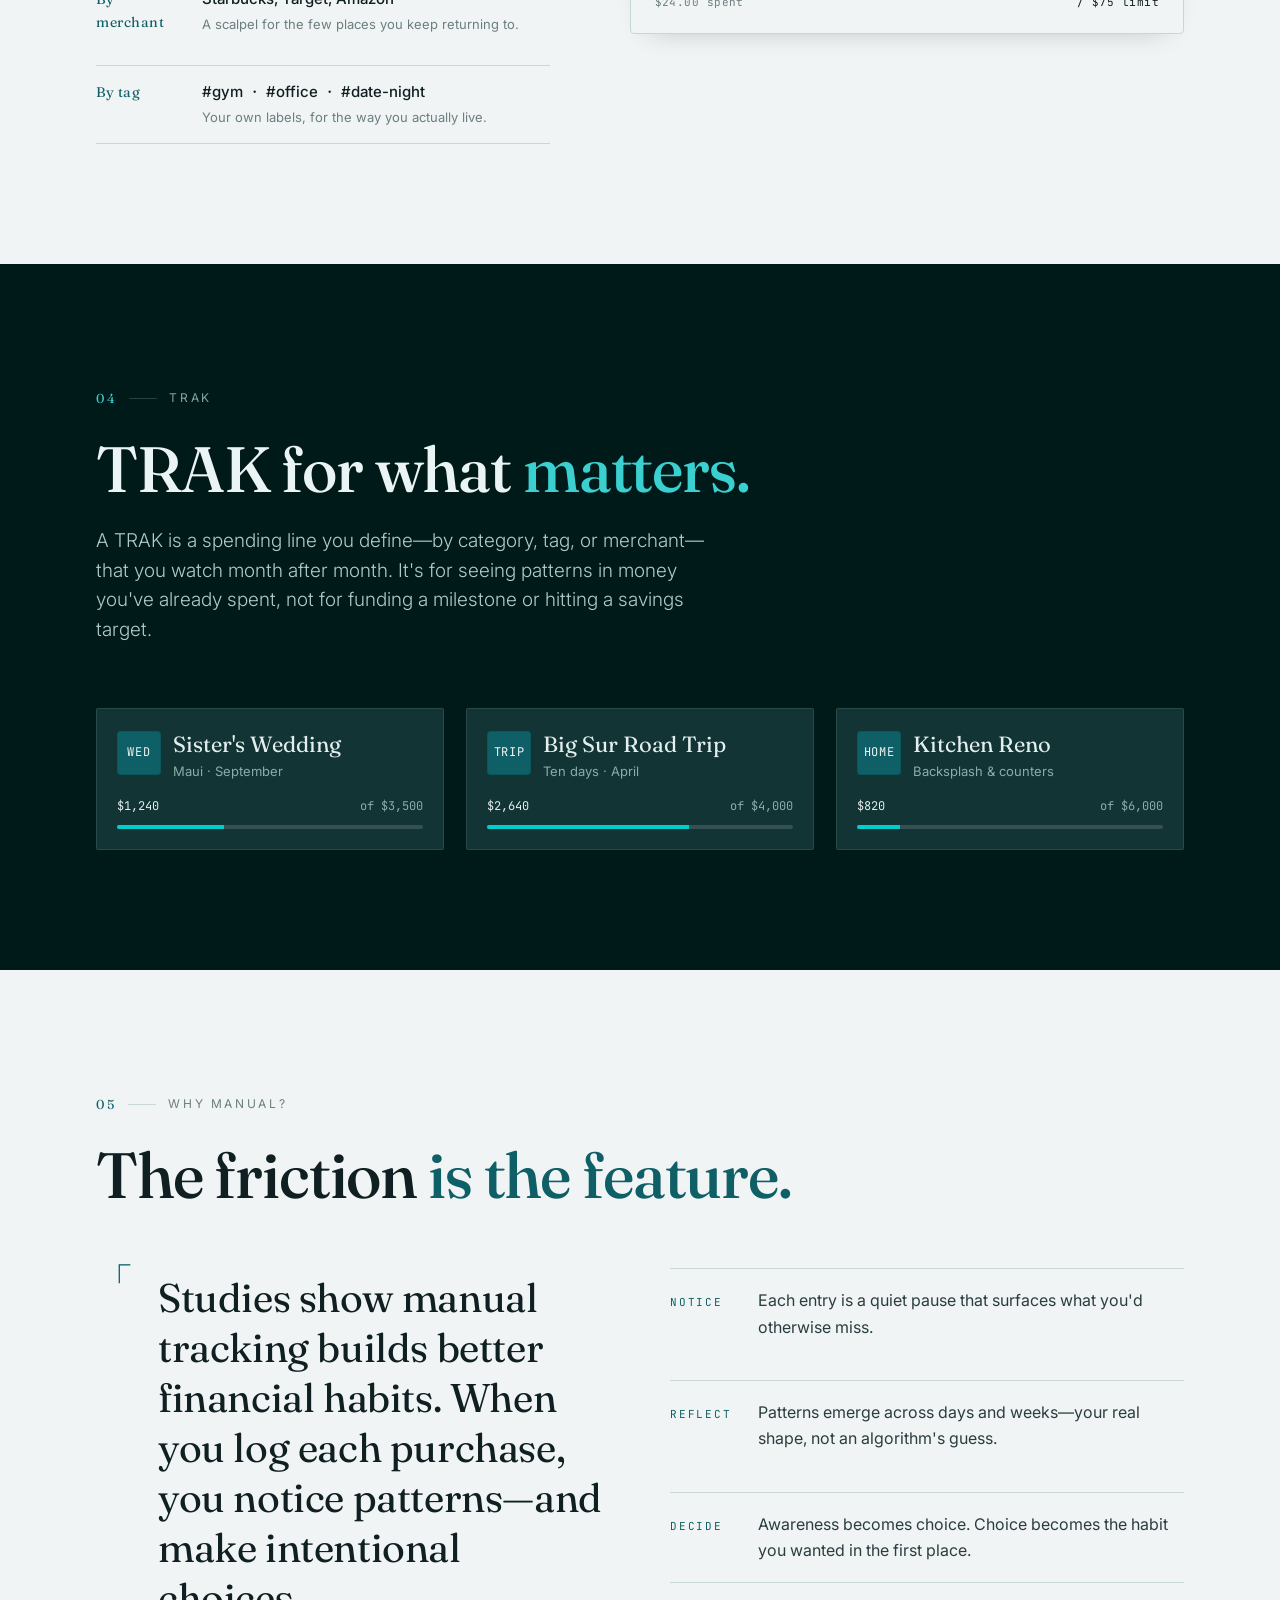
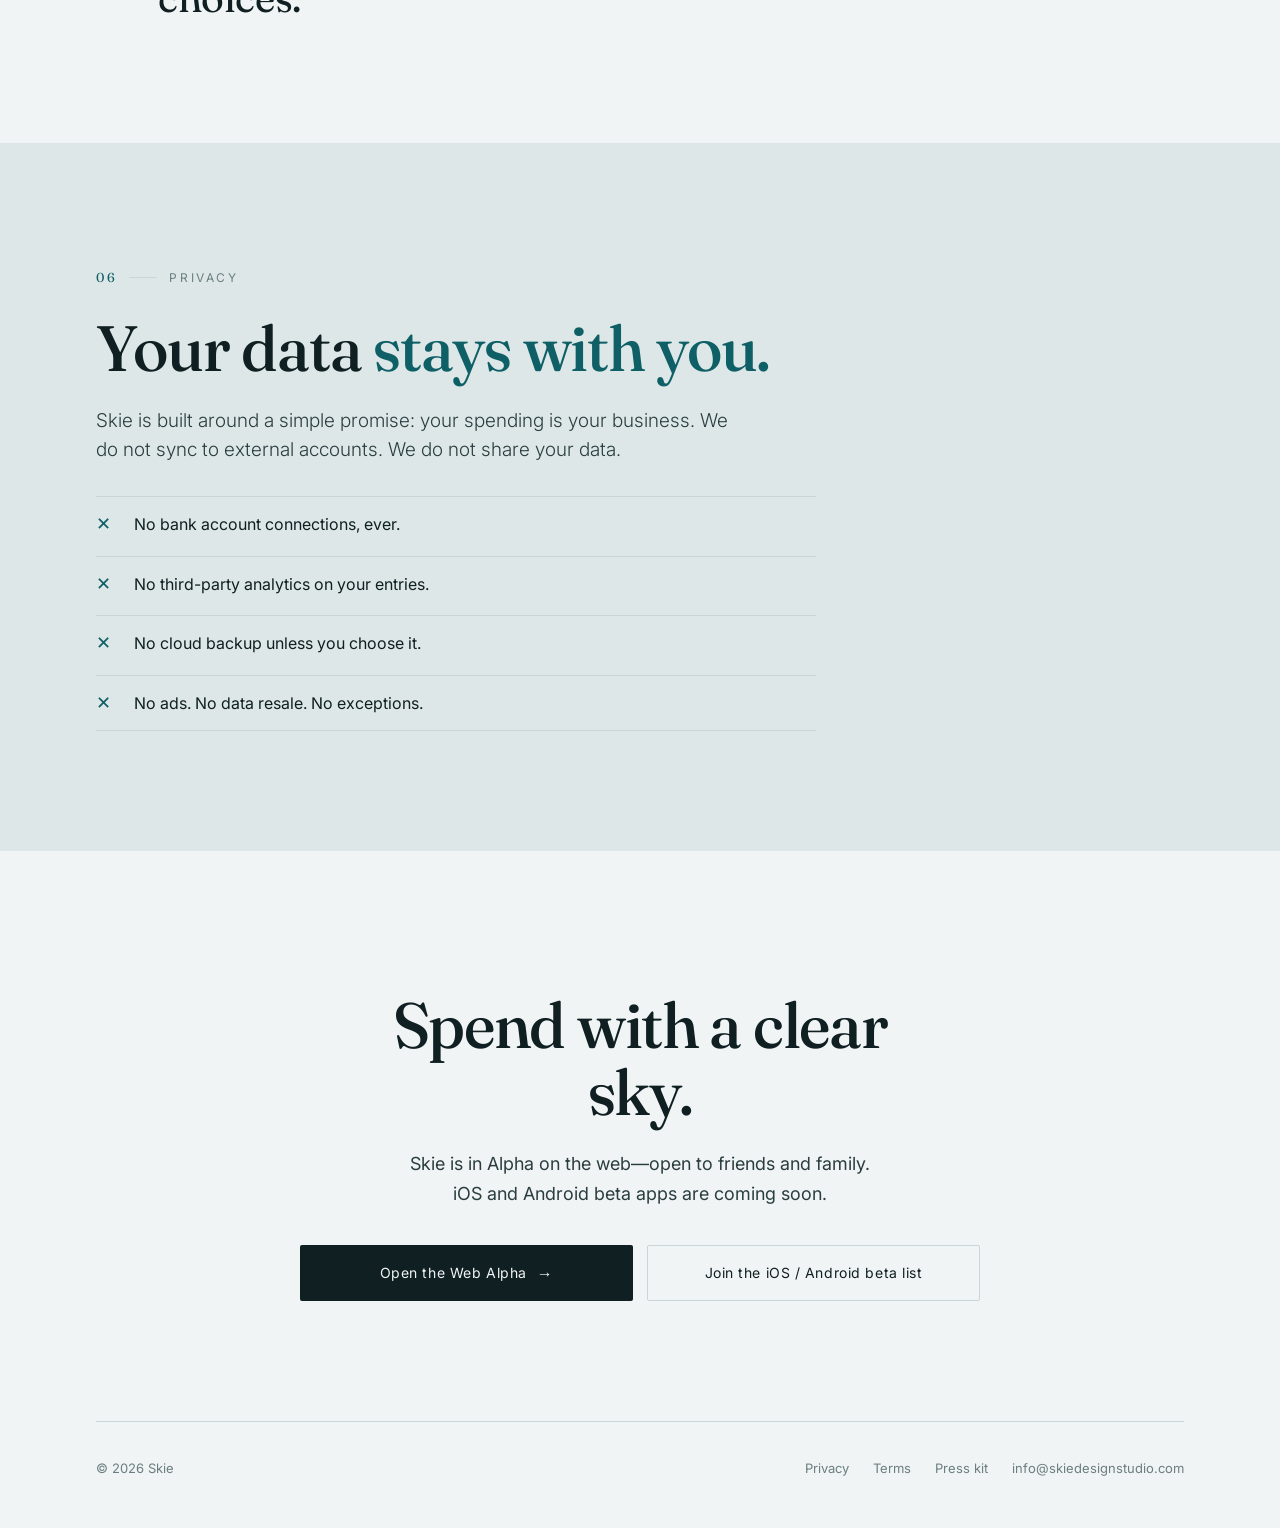
==== commit 37129efd: "Add contact email and beta mailto links; add email templates - Point iOS/Android beta CTA and footer" ====
--- a/index.html
+++ b/index.html
@@ -922,7 +922,7 @@
     <p>Skie is in Alpha on the web—open to friends and family. iOS and Android beta apps are coming soon.</p>
     <div class="cta-row">
       <a class="btn btn-primary" href="https://skie-finance.vercel.app/" target="_blank" rel="noopener">Open the Web Alpha <span class="arrow">→</span></a>
-      <a class="btn btn-ghost" href="#">Join the iOS / Android beta list</a>
+      <a class="btn btn-ghost" href="mailto:info@skiedesignstudio.com?subject=Skie%20iOS%20%2F%20Android%20beta">Join the iOS / Android beta list</a>
     </div>
   </section>
 
@@ -933,7 +933,7 @@
       <a href="#">Privacy</a>
       <a href="#">Terms</a>
       <a href="#">Press kit</a>
-      <a href="#">Contact</a>
+      <a href="mailto:info@skiedesignstudio.com">info@skiedesignstudio.com</a>
     </div>
   </footer>
 
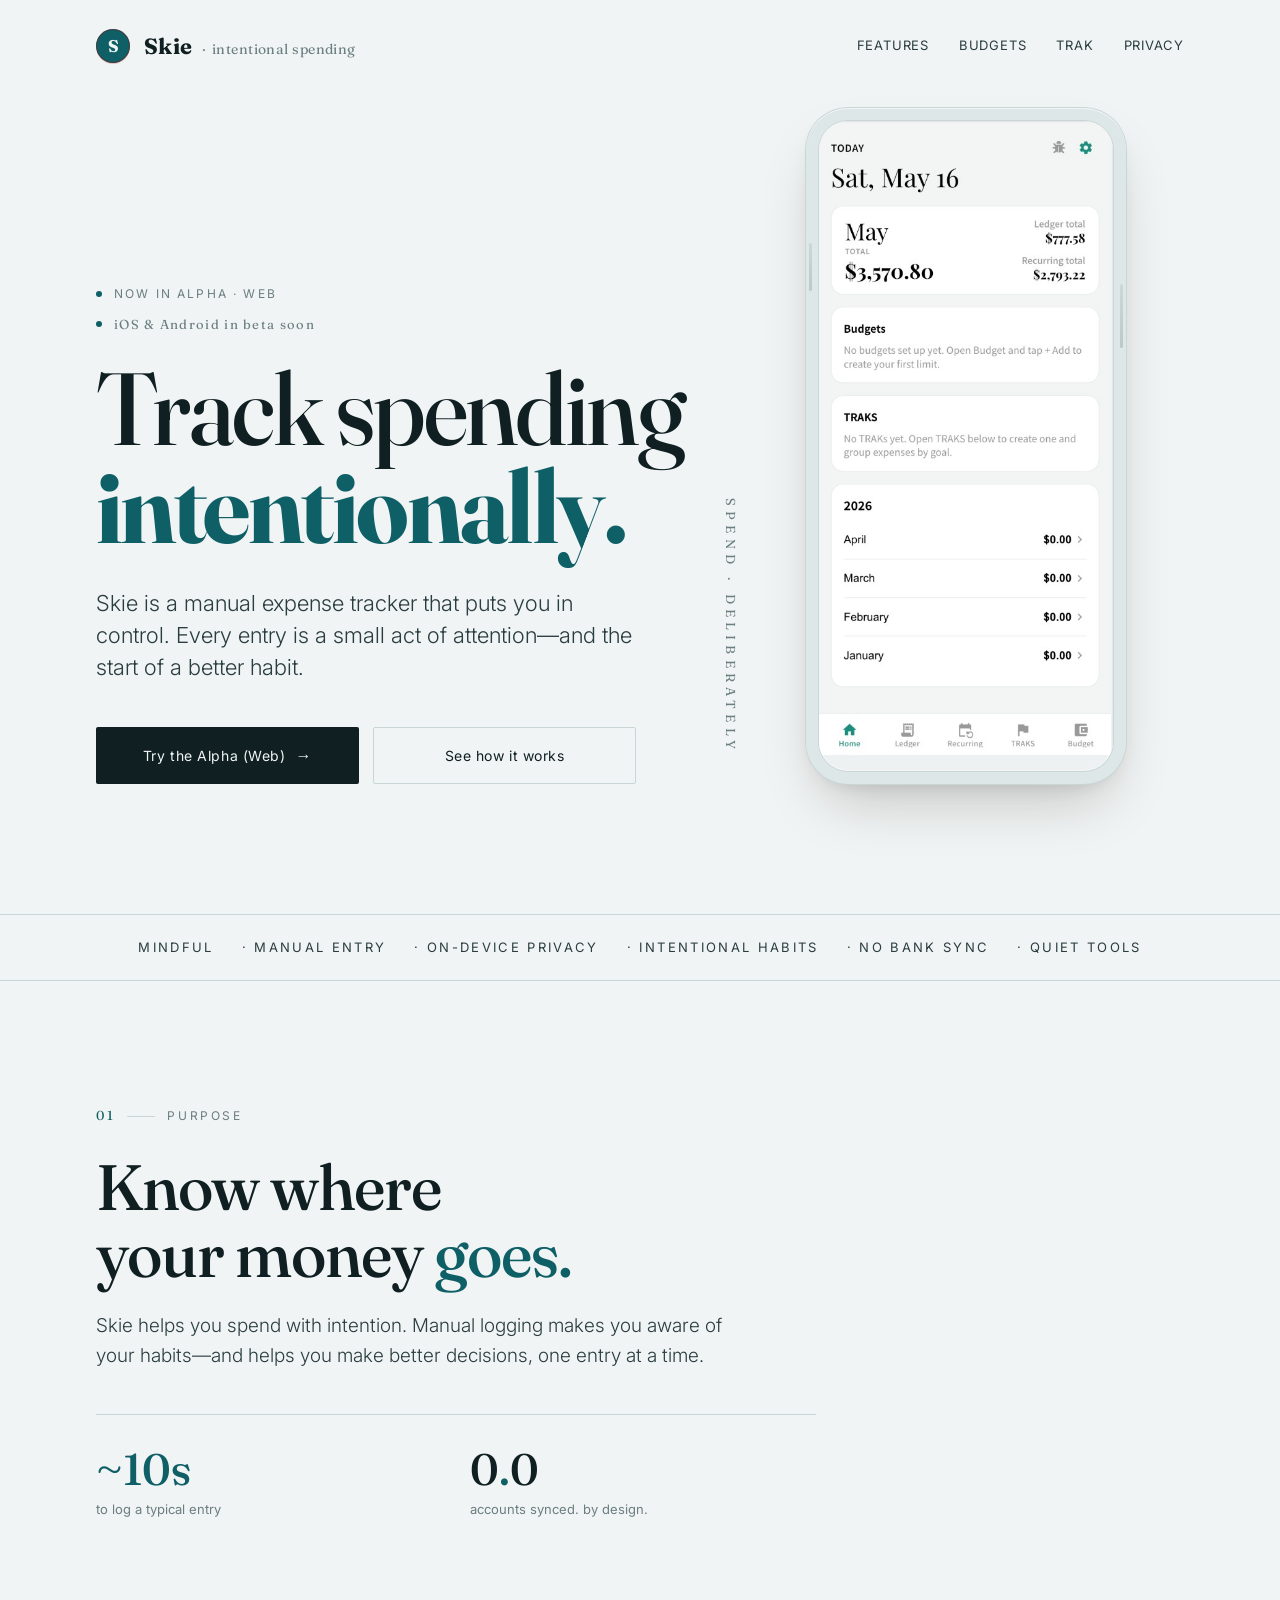
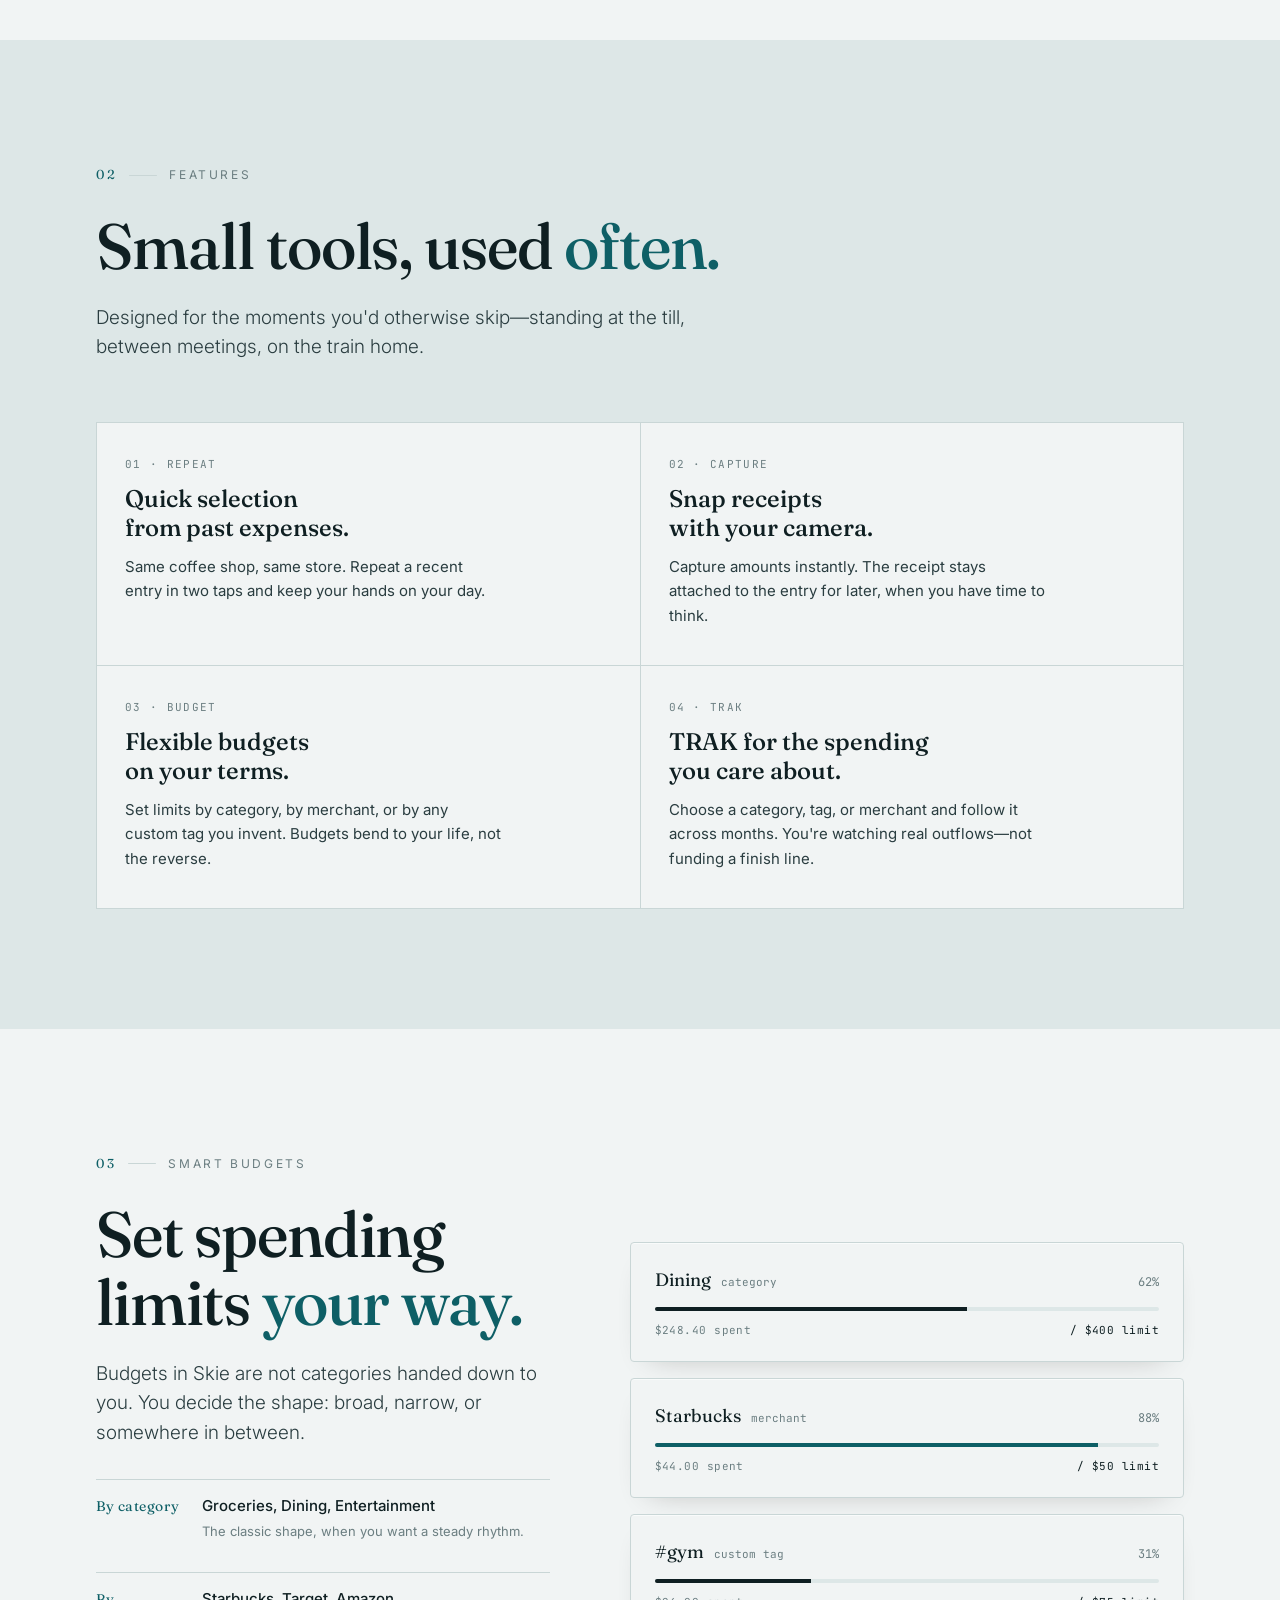
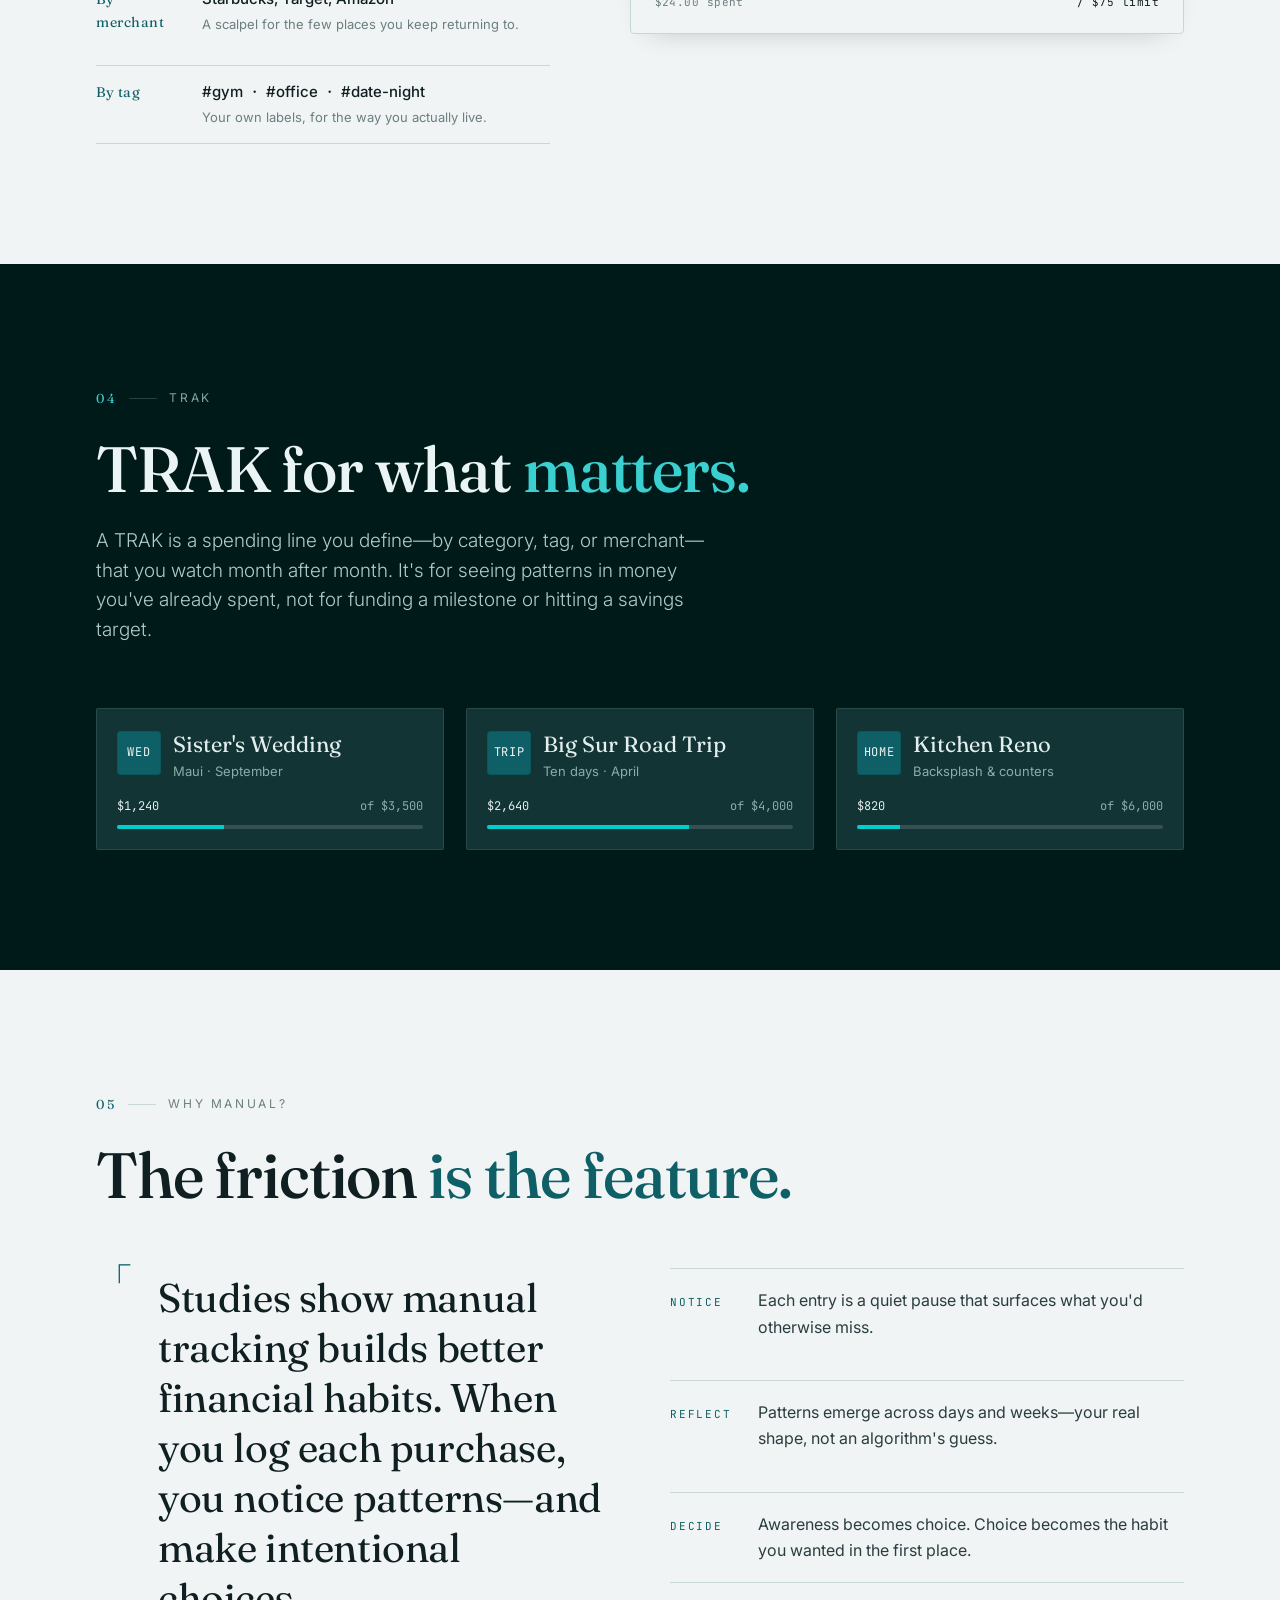
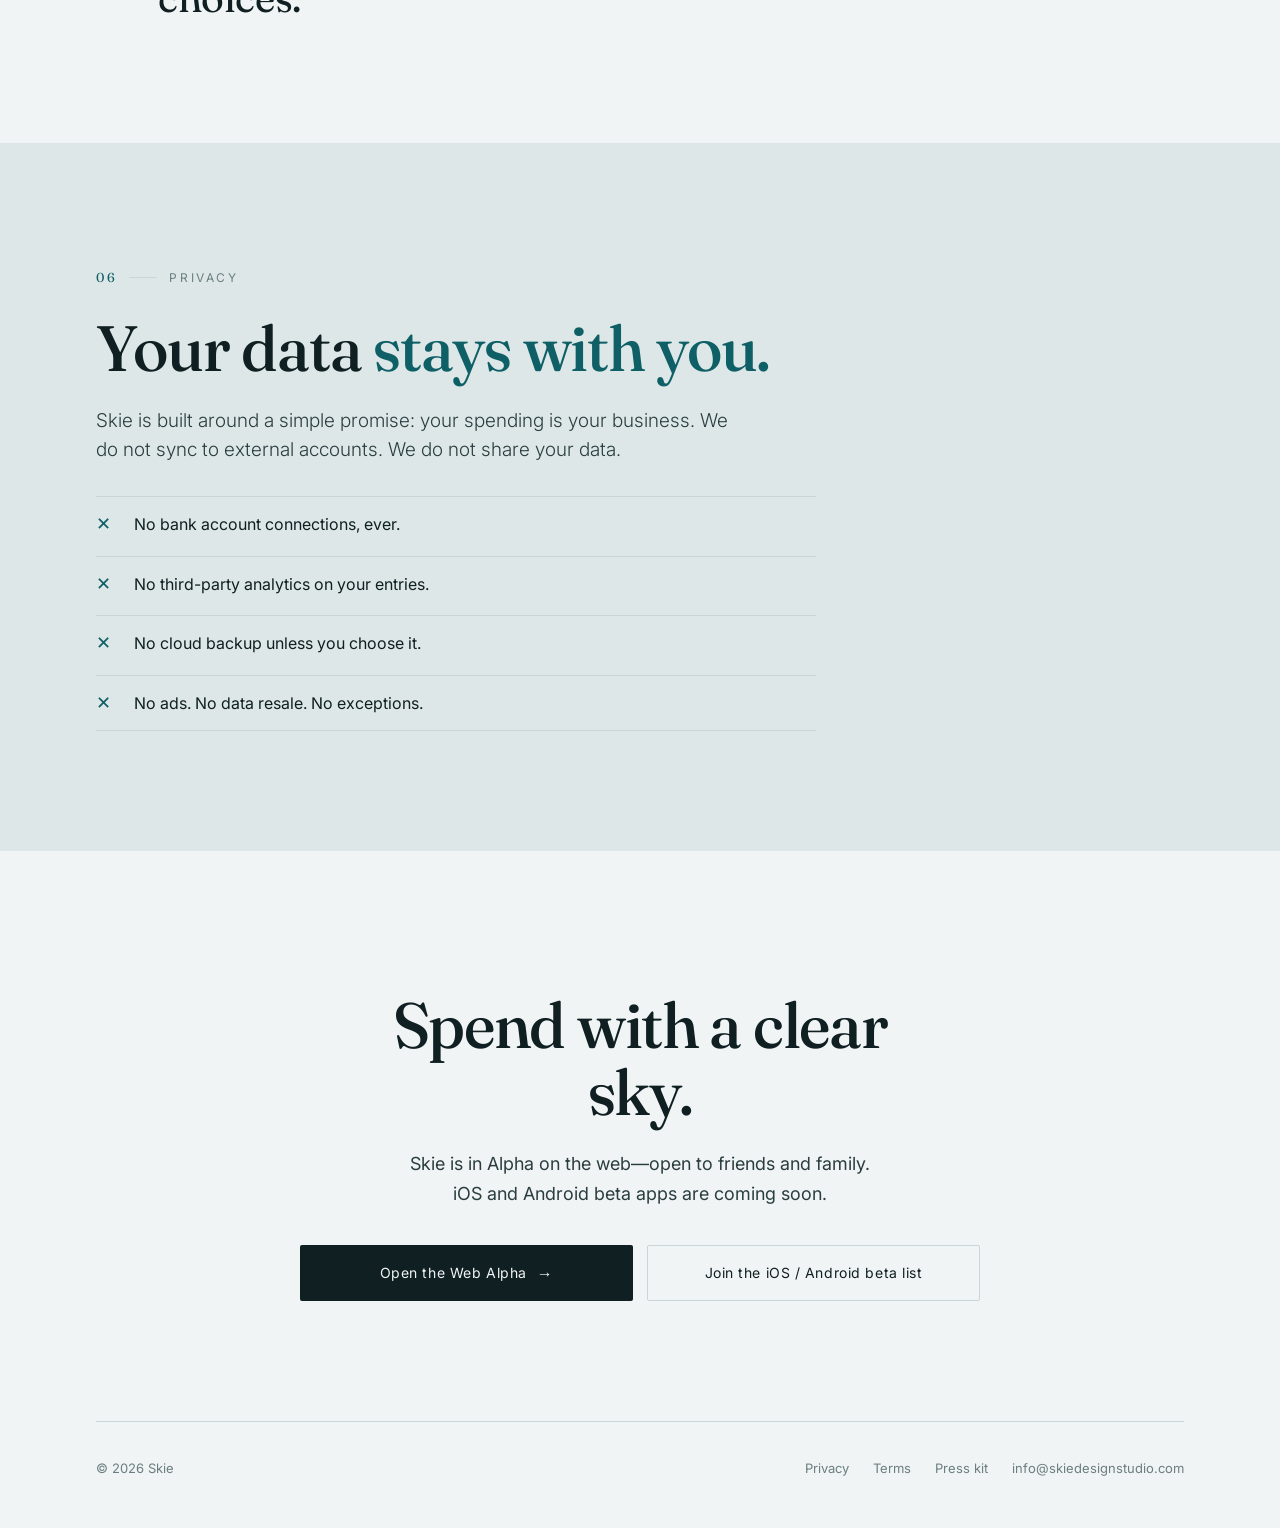
==== commit 258605b3: "Update hero phone screenshot to current Home screen. Replace the hero app capture and refresh image " ====
--- a/index.html
+++ b/index.html
@@ -694,8 +694,8 @@
         <div class="phone__screen">
           <img
             src="assets/hero-app-home.png"
-            alt="Skie mobile app Home screen: May 2026 overview with spending charts, category totals, Budgets and TRAKS cards, yearly list, and tab bar."
-            width="473"
+            alt="Skie mobile app Home screen: Sat May 16 with May total, ledger and recurring breakdown, Budgets and TRAKS cards, 2026 yearly overview, and tab bar."
+            width="475"
             height="1024"
             decoding="async"
           />
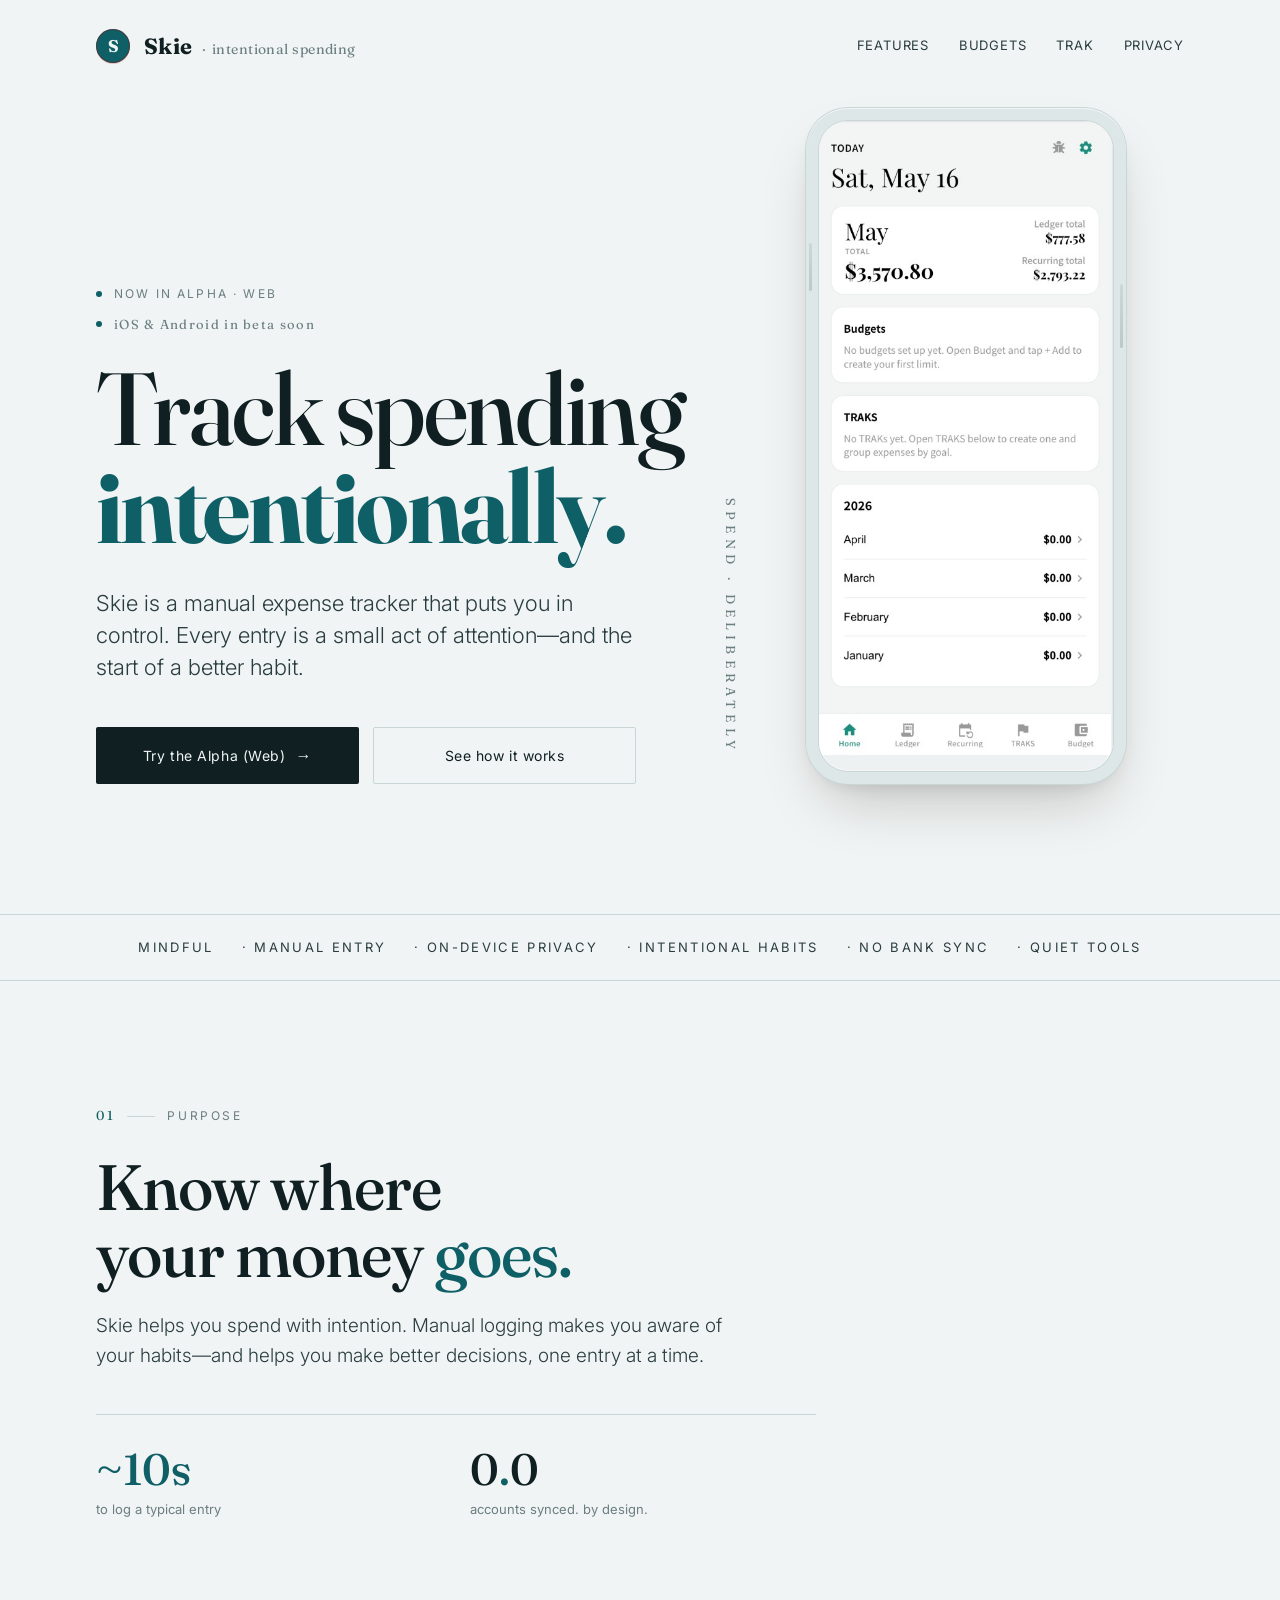
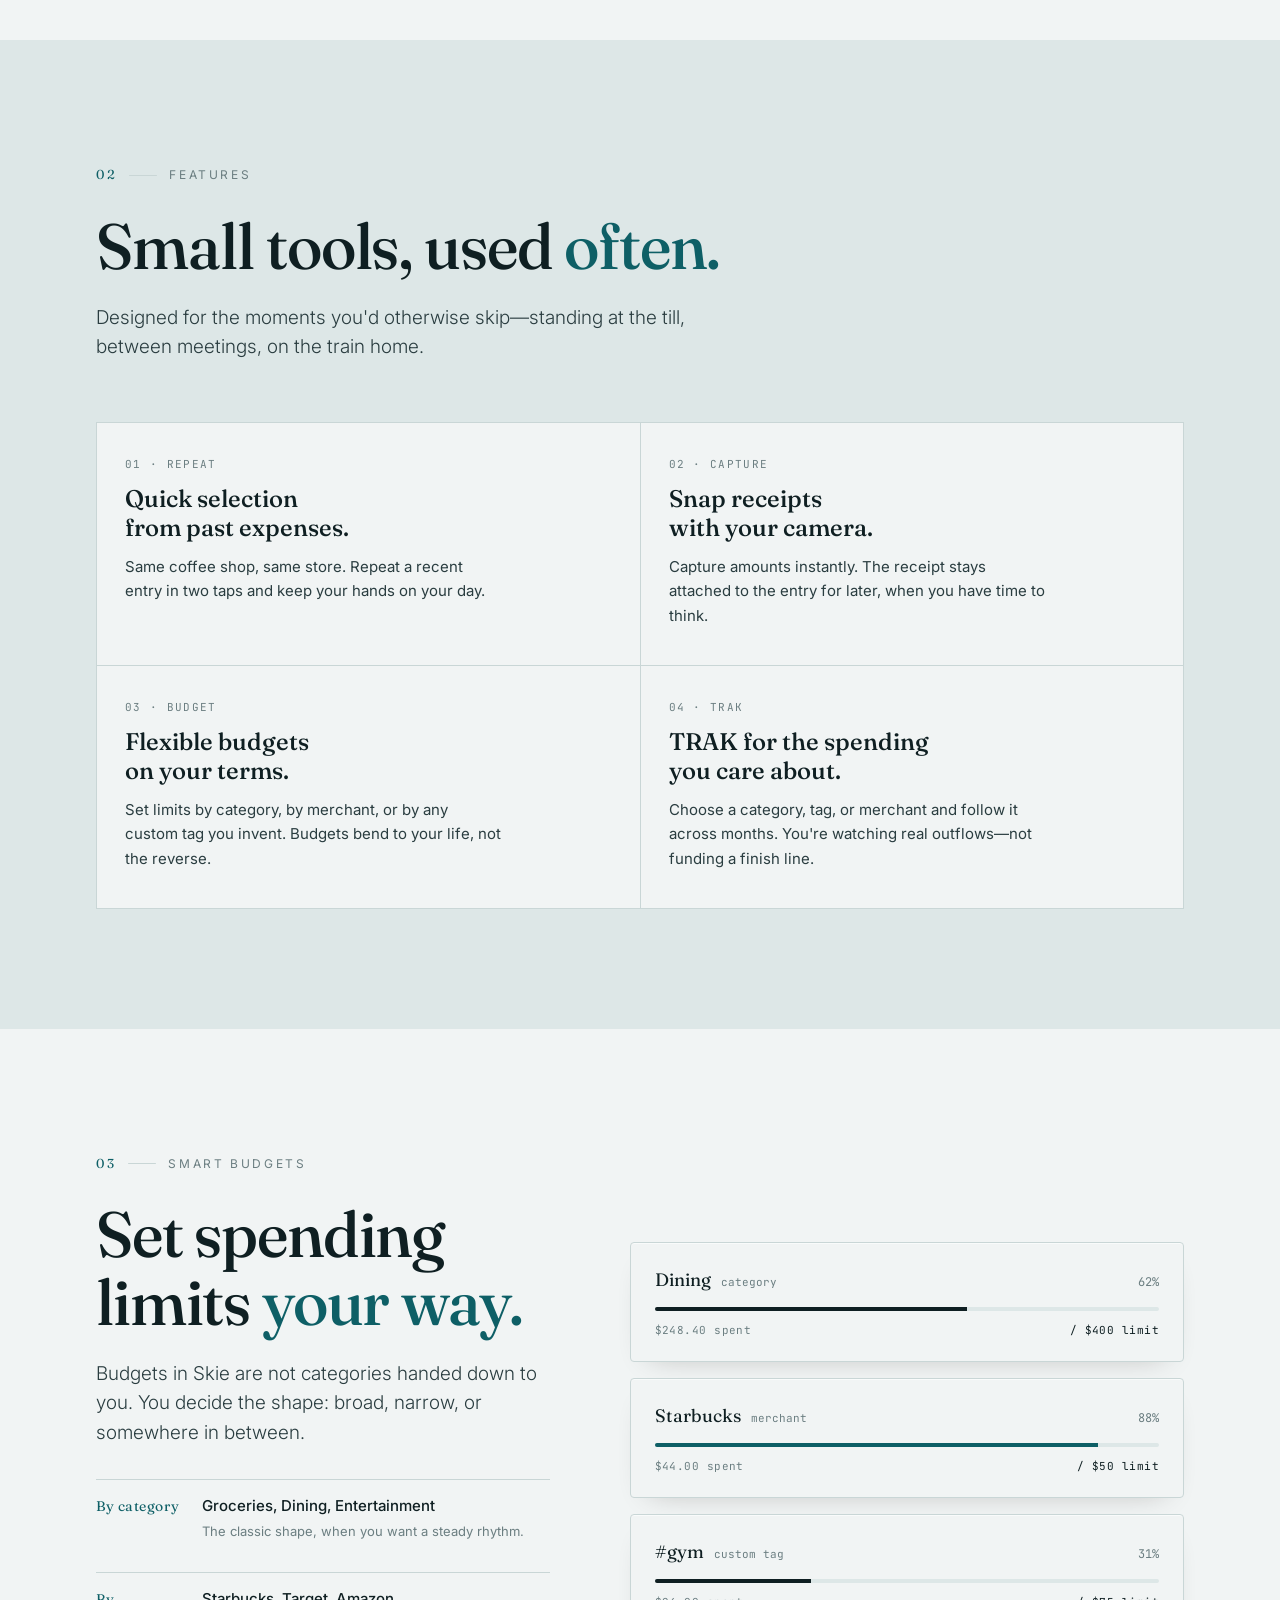
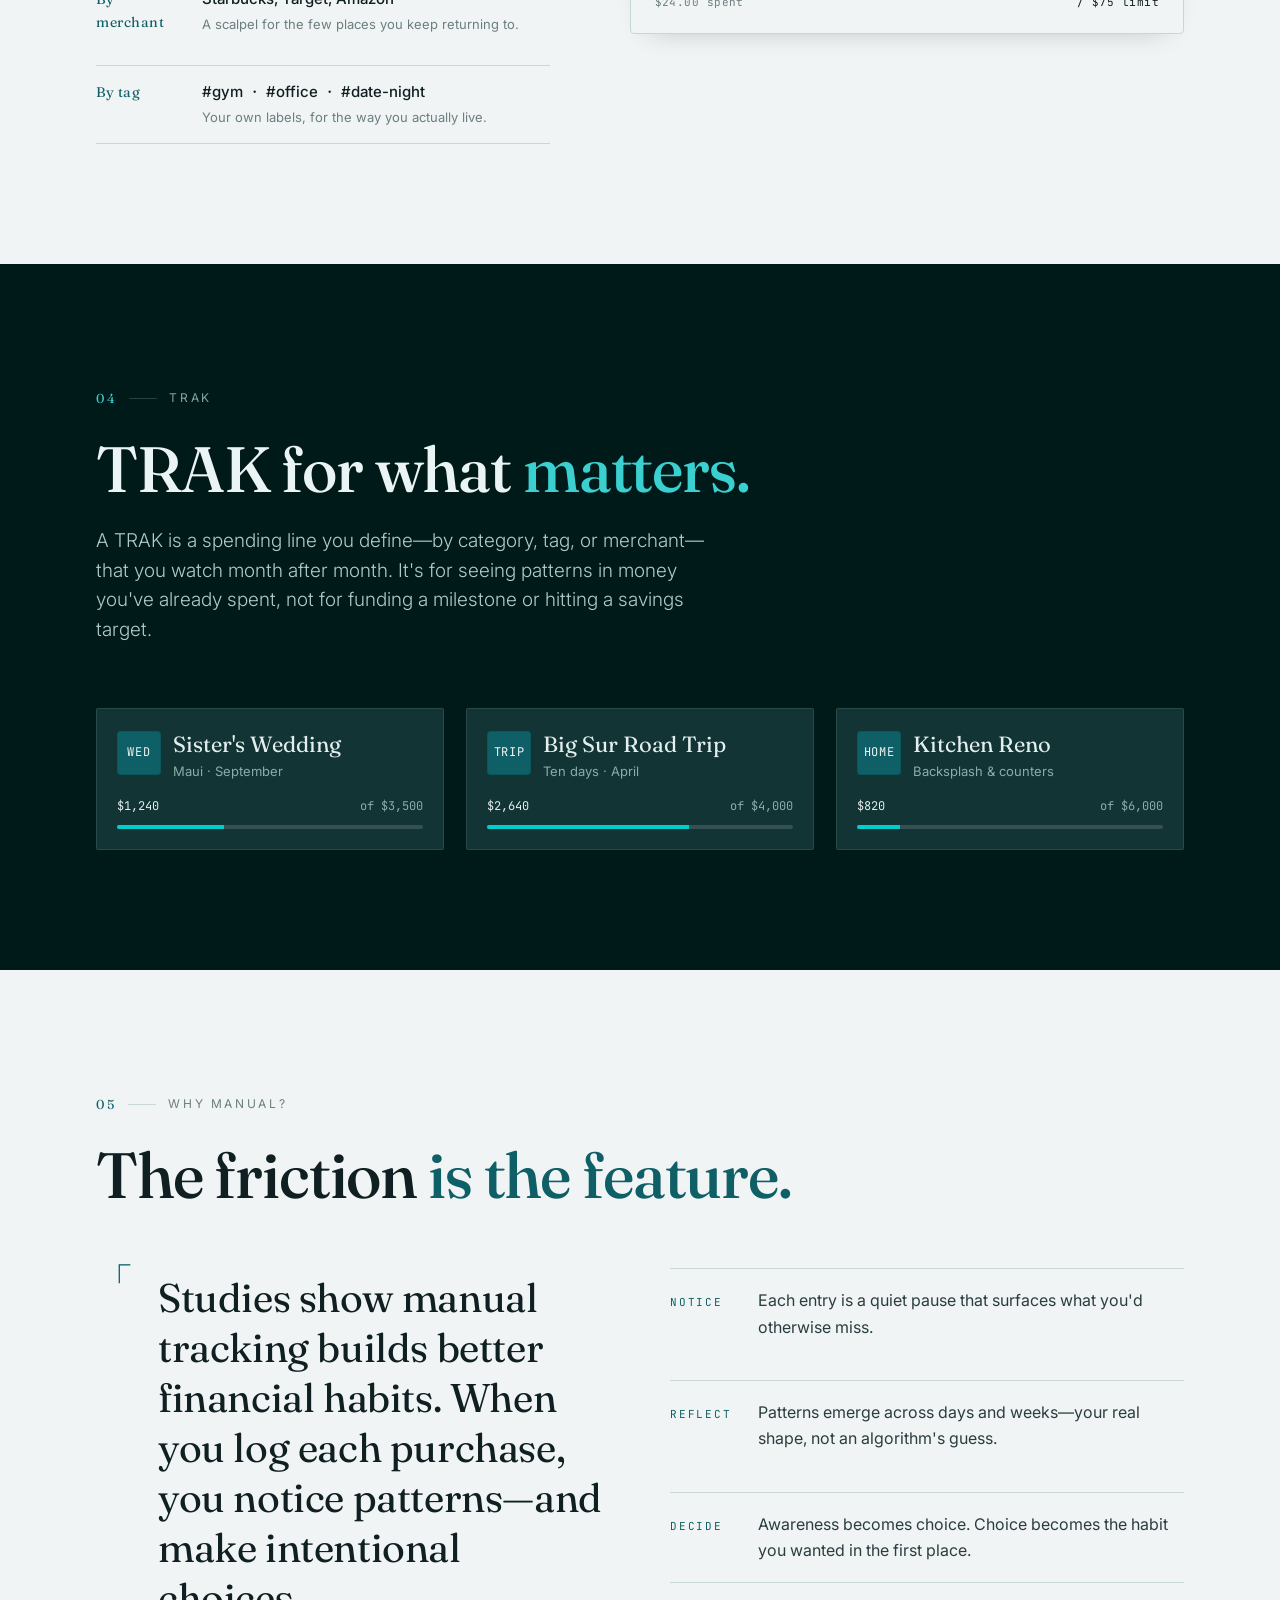
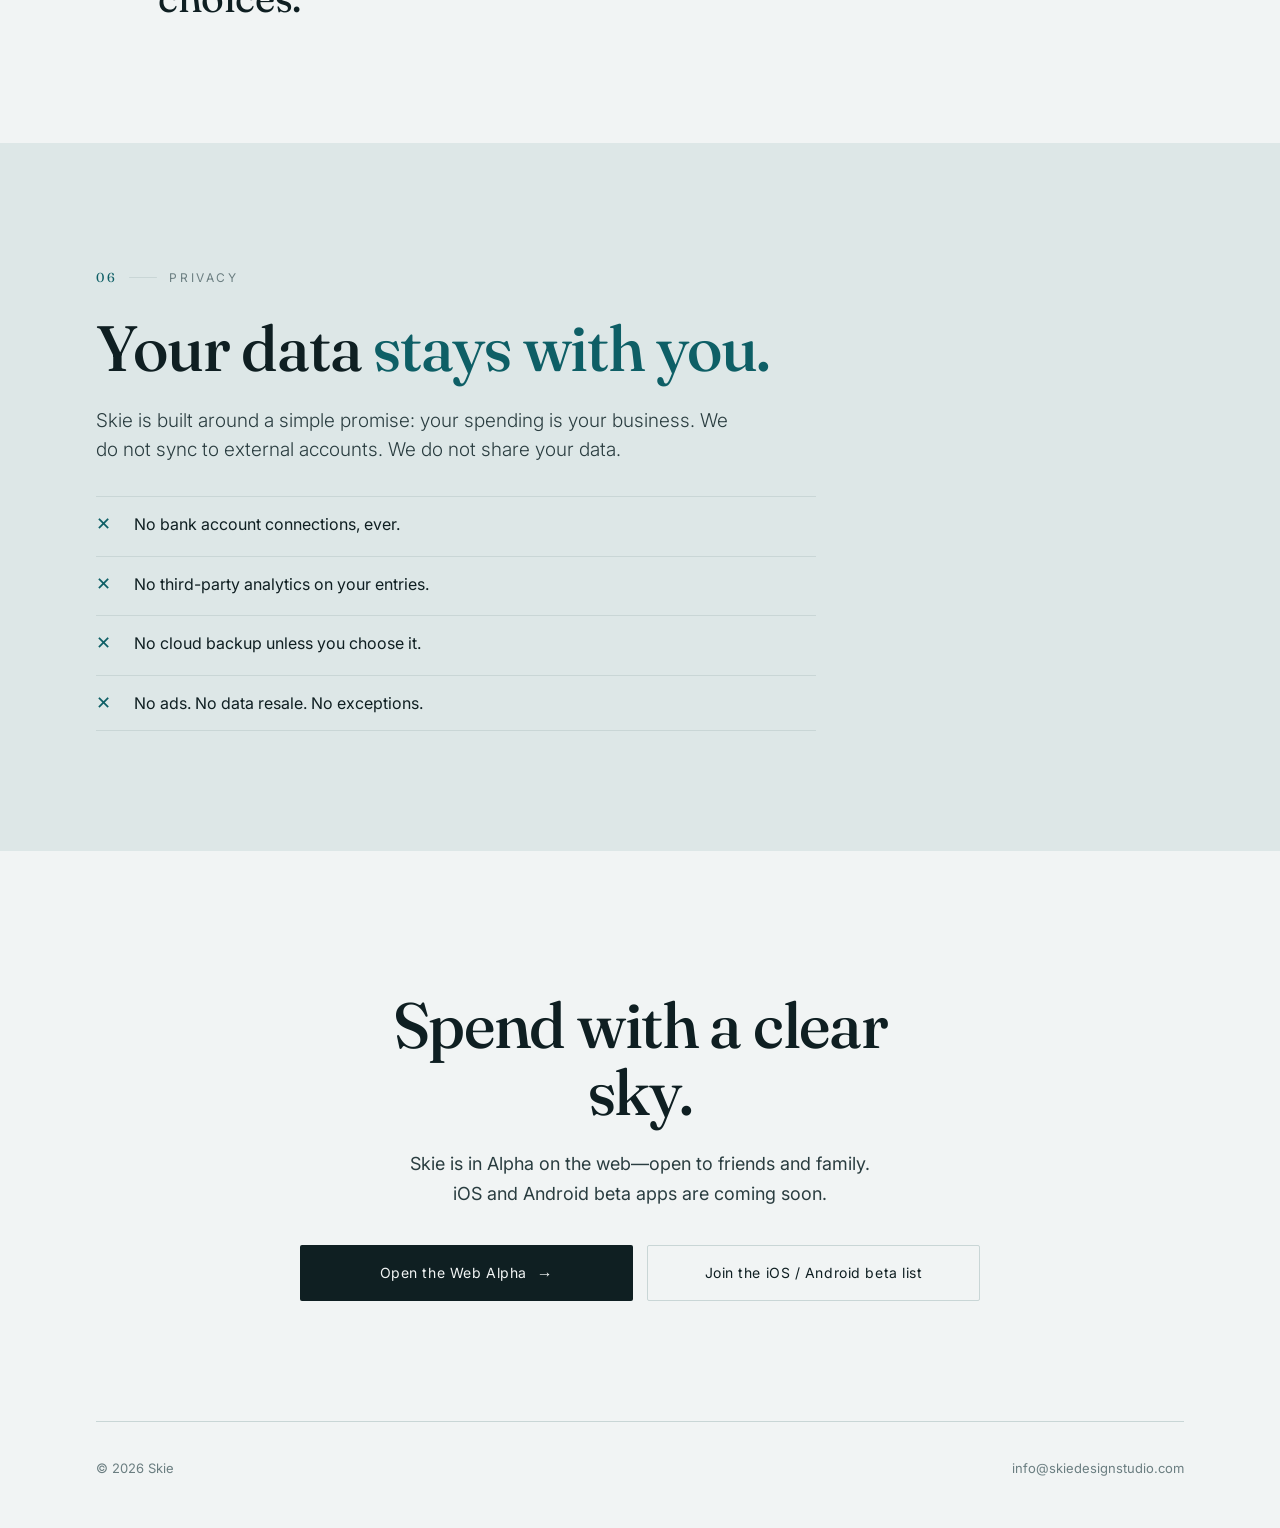
==== commit 60e03d93: "Simplify footer to copyright and contact email only. Remove placeholder Privacy, Terms, and Press ki" ====
--- a/index.html
+++ b/index.html
@@ -640,7 +640,6 @@
     font-size: 13px;
   }
   footer .ja { font-family: "Fraunces", Georgia, serif; color: var(--sumi-soft); }
-  footer .links { display: flex; gap: 24px; }
   footer a { color: inherit; text-decoration: none; }
   footer a:hover { color: var(--shu); }
 
@@ -929,12 +928,7 @@
   <!-- FOOTER -->
   <footer>
     <div>© 2026 Skie</div>
-    <div class="links">
-      <a href="#">Privacy</a>
-      <a href="#">Terms</a>
-      <a href="#">Press kit</a>
-      <a href="mailto:info@skiedesignstudio.com">info@skiedesignstudio.com</a>
-    </div>
+    <a href="mailto:info@skiedesignstudio.com">info@skiedesignstudio.com</a>
   </footer>
 
 </div>
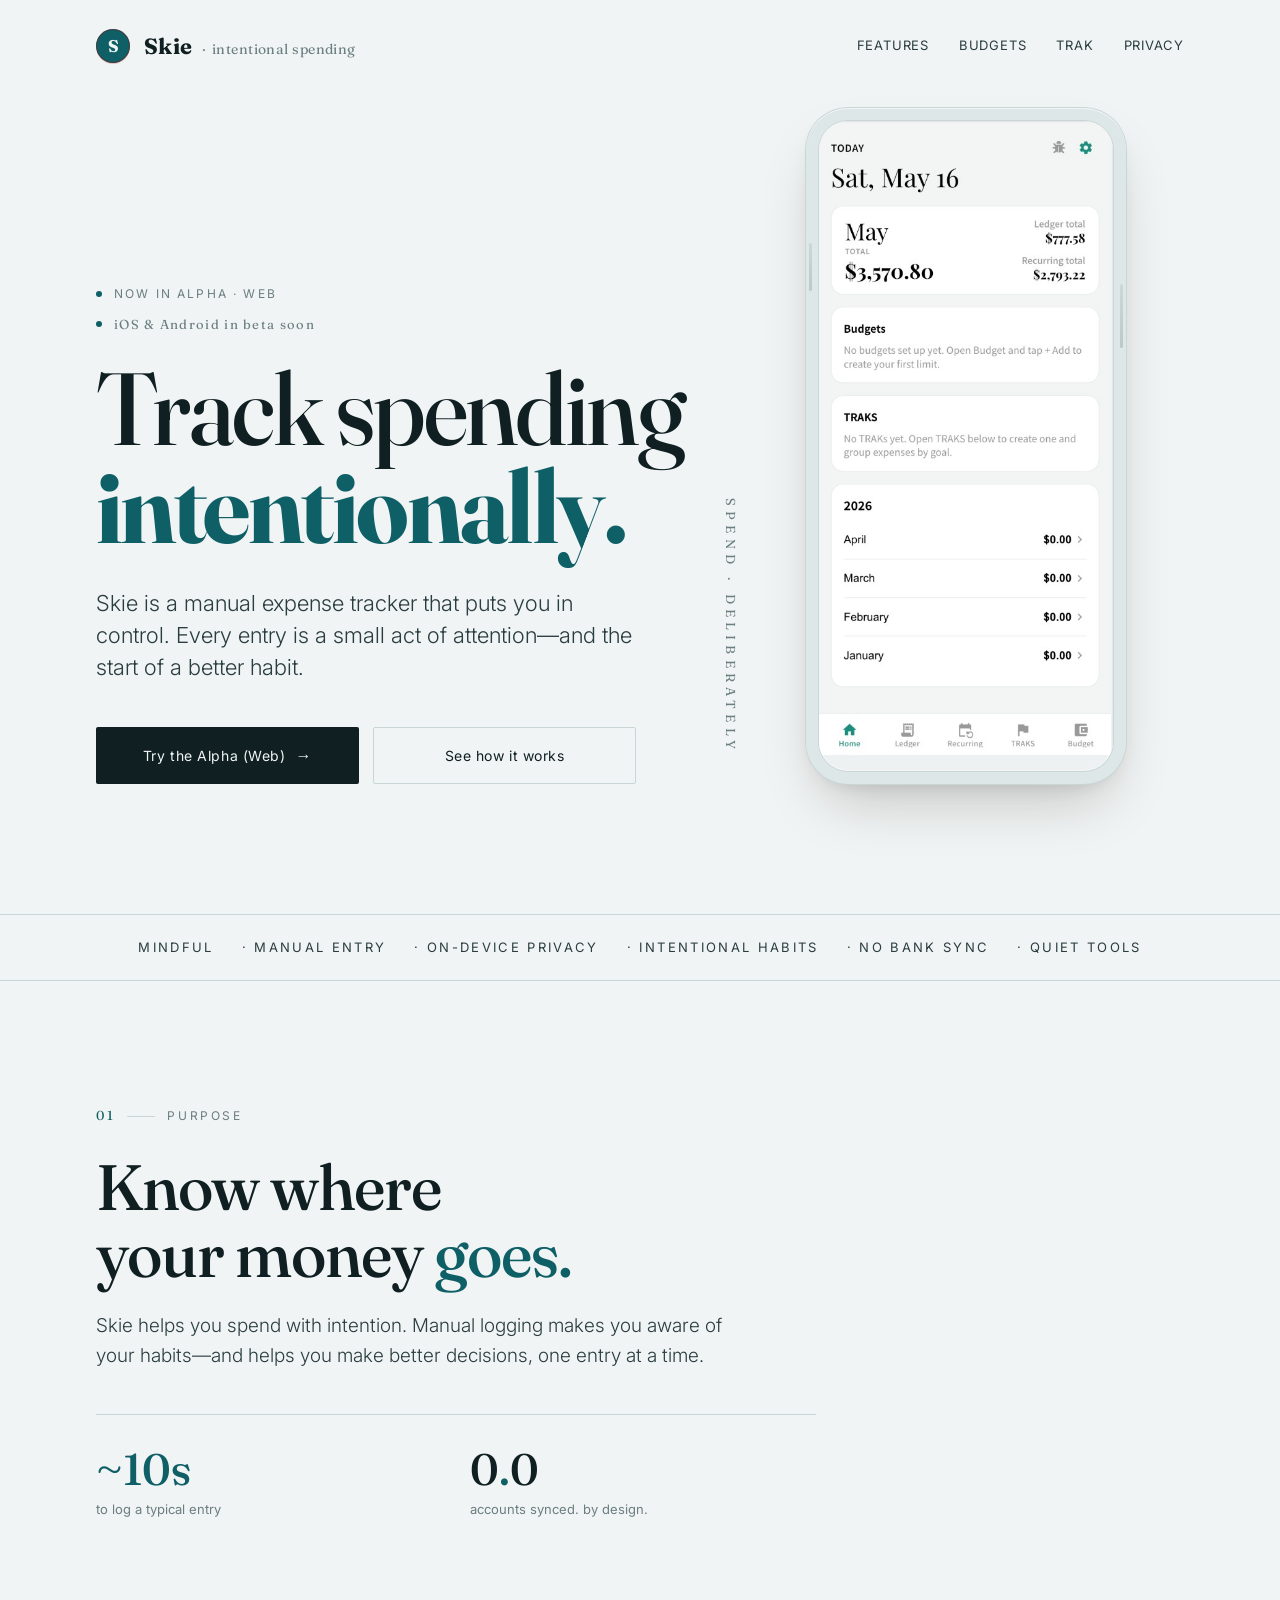
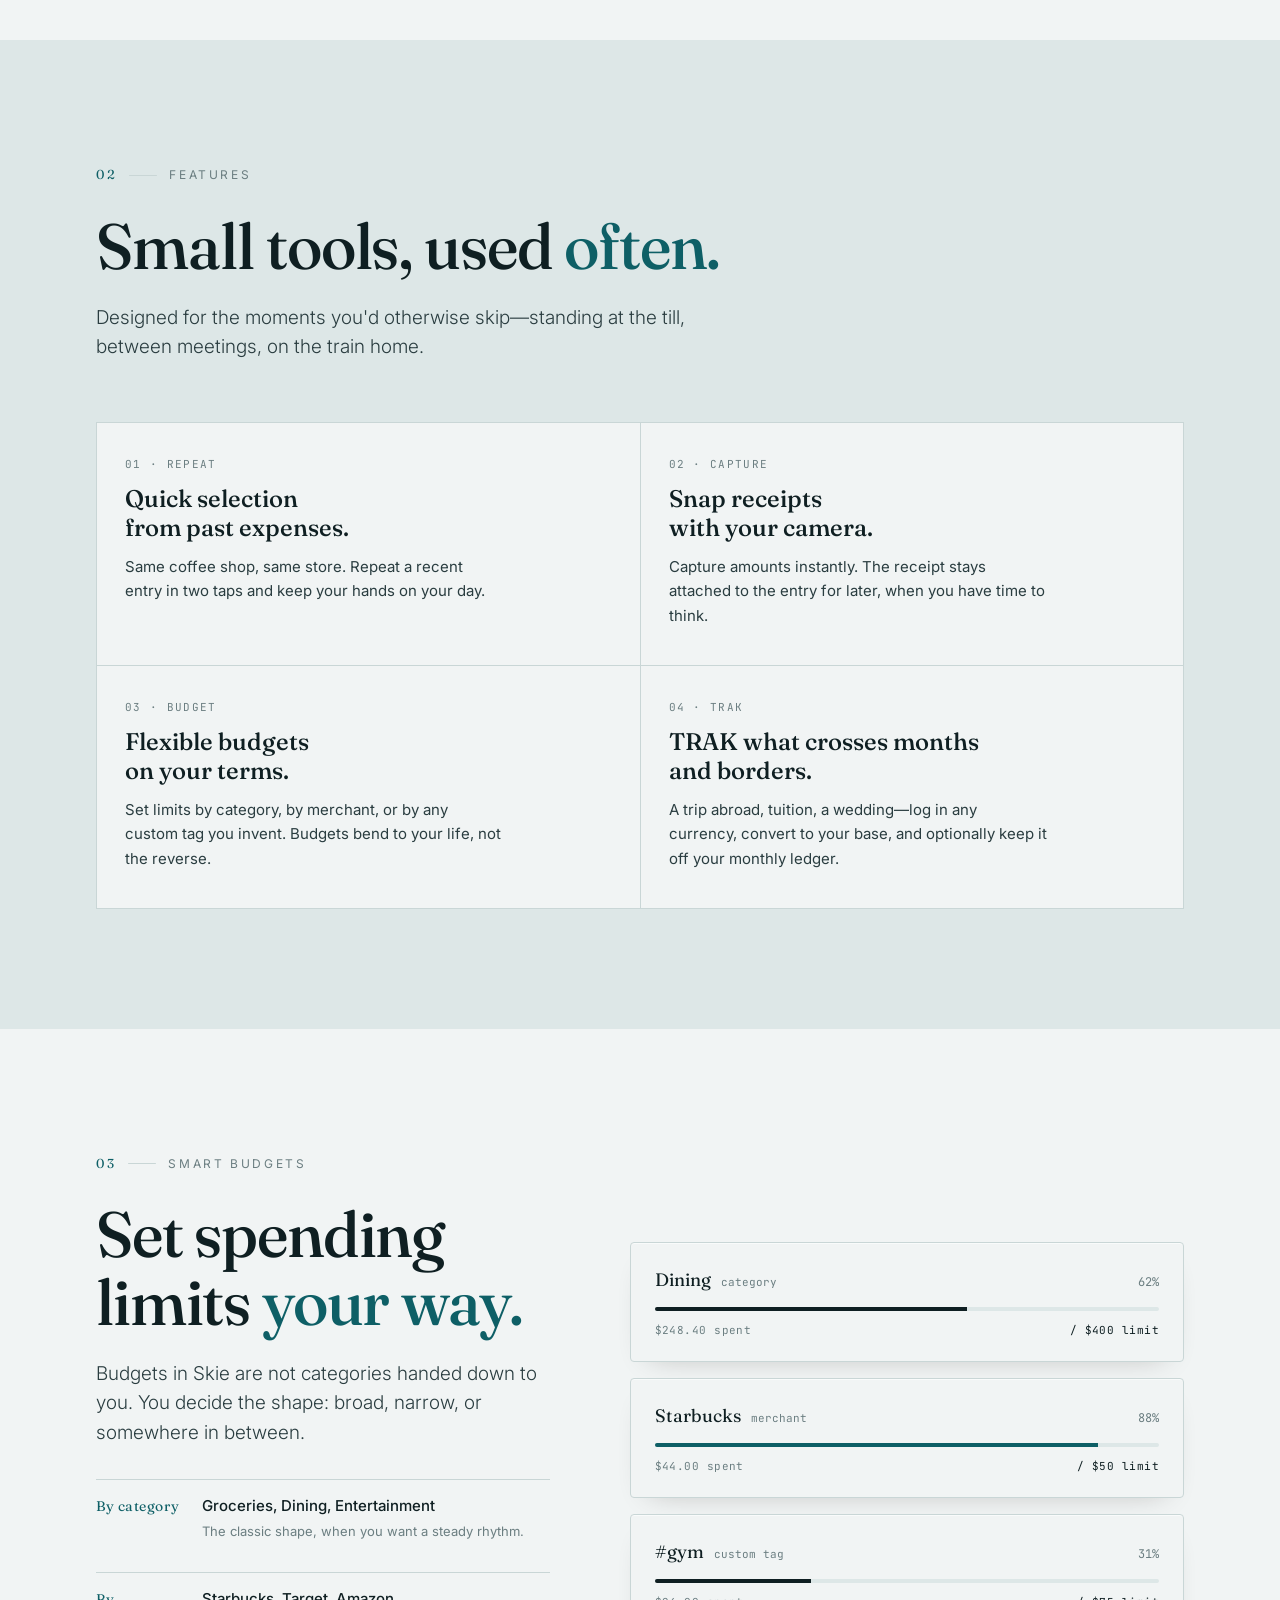
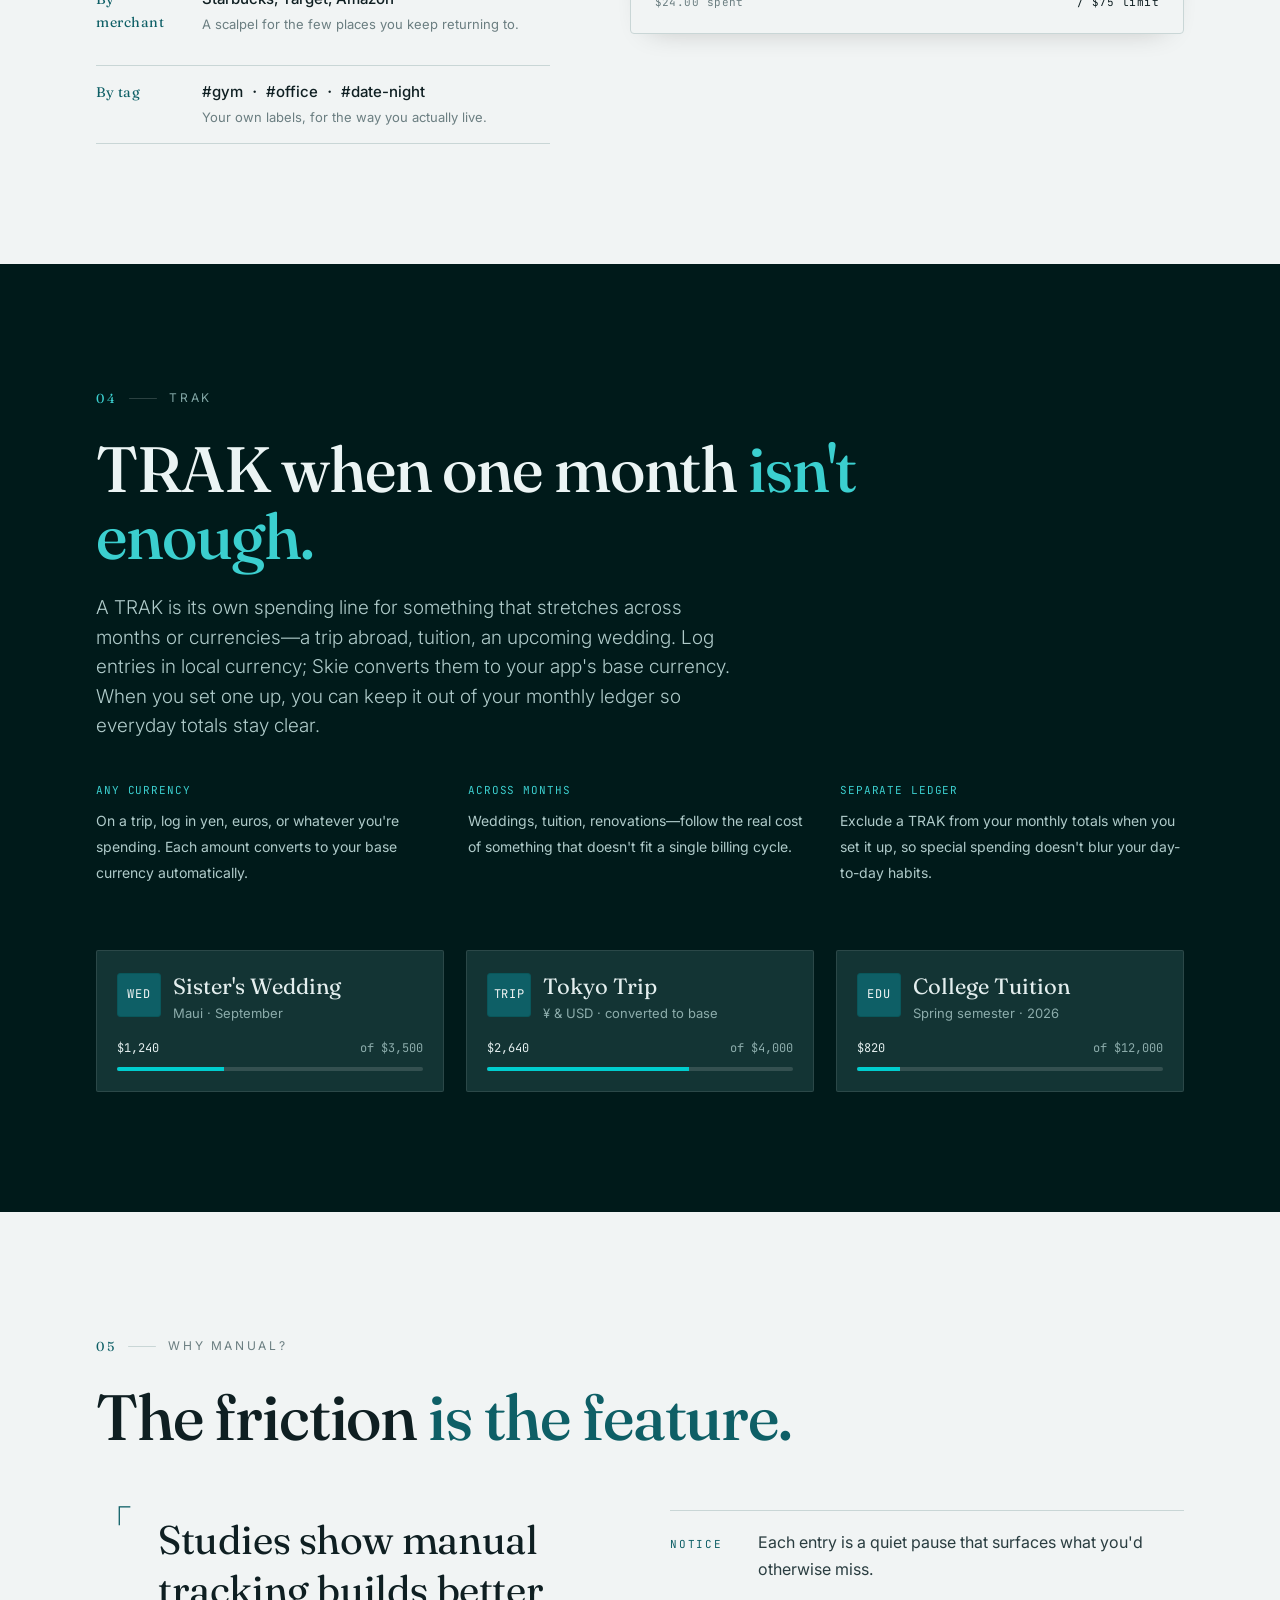
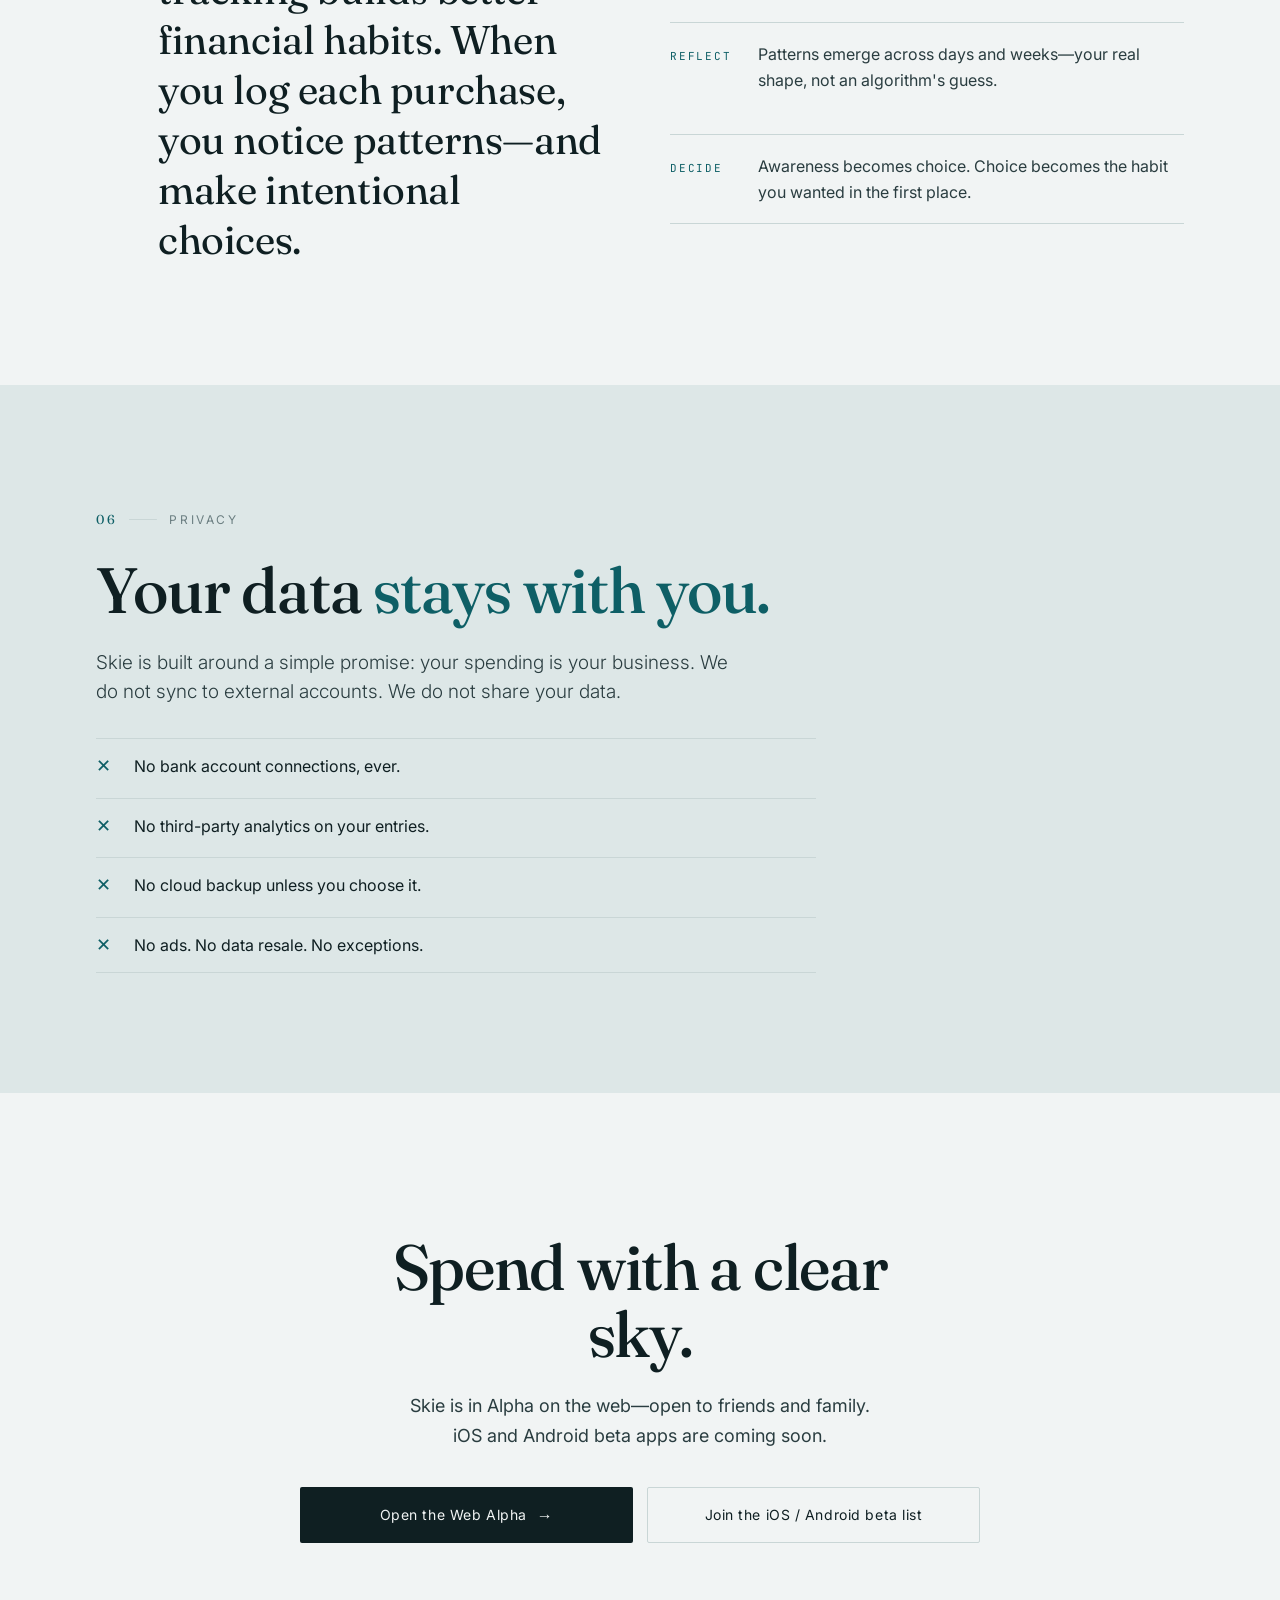
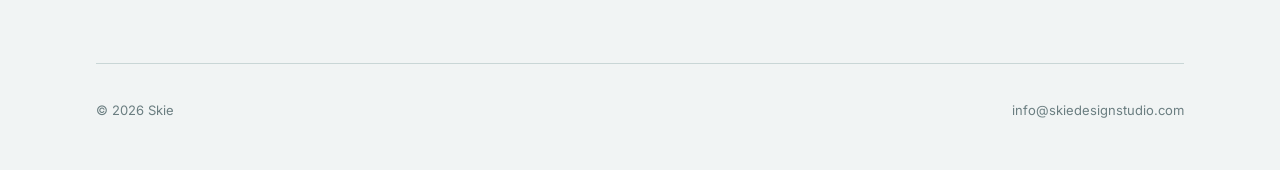
==== commit 90dfb36d: "Update TRAK copy for multi-currency and multi-month use cases. Reflect travel spending, cross-month " ====
--- a/index.html
+++ b/index.html
@@ -460,7 +460,7 @@
   .budget-card .meta { display: flex; justify-content: space-between; font-family: "JetBrains Mono", monospace; font-size: 11px; color: var(--sumi-mute); margin-top: 10px; letter-spacing: 0.04em; }
   .budget-card .meta .lim { color: var(--sumi); }
 
-  /* ---------- TRAK (spending lines, month over month) ---------- */
+  /* ---------- TRAK (multi-month / multi-currency spending lines) ---------- */
   .goals {
     background: var(--goals-bg);
     color: var(--goals-ink);
@@ -471,6 +471,30 @@
   .goals h2.section-title { color: var(--goals-ink); }
   .goals h2.section-title em { color: var(--goals-em); }
   .goals .lead { color: var(--goals-lead); }
+
+  .goals .trak-spec {
+    margin-top: 40px;
+    display: grid;
+    grid-template-columns: repeat(3, 1fr);
+    gap: 28px;
+    list-style: none;
+    padding: 0;
+  }
+  @media (max-width: 900px) { .goals .trak-spec { grid-template-columns: 1fr; } }
+  .goals .trak-spec .k {
+    display: block;
+    font-family: "JetBrains Mono", monospace;
+    font-size: 11px;
+    letter-spacing: 0.08em;
+    text-transform: uppercase;
+    color: var(--goals-em);
+    margin-bottom: 8px;
+  }
+  .goals .trak-spec .v {
+    font-size: 14px;
+    line-height: 1.55;
+    color: var(--goals-lead);
+  }
 
   .envelopes {
     margin-top: 64px;
@@ -758,8 +782,8 @@
       </div>
       <div class="feat">
         <span class="num">04 · TRAK</span>
-        <h3>TRAK for the spending<br />you care about.</h3>
-        <p>Choose a category, tag, or merchant and follow it across months. You're watching real outflows—not funding a finish line.</p>
+        <h3>TRAK what crosses months<br />and borders.</h3>
+        <p>A trip abroad, tuition, a wedding—log in any currency, convert to your base, and optionally keep it off your monthly ledger.</p>
       </div>
     </div>
   </div>
@@ -826,8 +850,23 @@
 <section class="goals" id="trak">
   <div class="page">
     <div class="eyebrow"><span class="num">04</span><span class="bar"></span> TRAK</div>
-    <h2 class="section-title">TRAK for what <em>matters.</em></h2>
-    <p class="lead">A TRAK is a spending line you define—by category, tag, or merchant—that you watch month after month. It's for seeing patterns in money you've already spent, not for funding a milestone or hitting a savings target.</p>
+    <h2 class="section-title">TRAK when one month <em>isn't enough.</em></h2>
+    <p class="lead">A TRAK is its own spending line for something that stretches across months or currencies—a trip abroad, tuition, an upcoming wedding. Log entries in local currency; Skie converts them to your app's base currency. When you set one up, you can keep it out of your monthly ledger so everyday totals stay clear.</p>
+
+    <ul class="trak-spec">
+      <li>
+        <span class="k">Any currency</span>
+        <span class="v">On a trip, log in yen, euros, or whatever you're spending. Each amount converts to your base currency automatically.</span>
+      </li>
+      <li>
+        <span class="k">Across months</span>
+        <span class="v">Weddings, tuition, renovations—follow the real cost of something that doesn't fit a single billing cycle.</span>
+      </li>
+      <li>
+        <span class="k">Separate ledger</span>
+        <span class="v">Exclude a TRAK from your monthly totals when you set it up, so special spending doesn't blur your day-to-day habits.</span>
+      </li>
+    </ul>
 
     <div class="envelopes">
       <div class="env">
@@ -847,8 +886,8 @@
         <div class="env__head">
           <div class="stamp" style="font-family:'JetBrains Mono', monospace; font-size:12px; letter-spacing:0.06em;">TRIP</div>
           <div class="env__intro">
-            <div class="ttl">Big Sur Road Trip</div>
-            <div class="sub">Ten days · April</div>
+            <div class="ttl">Tokyo Trip</div>
+            <div class="sub">¥ &amp; USD · converted to base</div>
           </div>
         </div>
         <div class="progress">
@@ -858,14 +897,14 @@
       </div>
       <div class="env">
         <div class="env__head">
-          <div class="stamp" style="font-family:'JetBrains Mono', monospace; font-size:12px; letter-spacing:0.06em;">HOME</div>
+          <div class="stamp" style="font-family:'JetBrains Mono', monospace; font-size:12px; letter-spacing:0.06em;">EDU</div>
           <div class="env__intro">
-            <div class="ttl">Kitchen Reno</div>
-            <div class="sub">Backsplash &amp; counters</div>
+            <div class="ttl">College Tuition</div>
+            <div class="sub">Spring semester · 2026</div>
           </div>
         </div>
         <div class="progress">
-          <div class="nums"><span>$820</span><span class="of">of $6,000</span></div>
+          <div class="nums"><span>$820</span><span class="of">of $12,000</span></div>
           <div class="bar"><div class="fill shu" style="width:14%"></div></div>
         </div>
       </div>
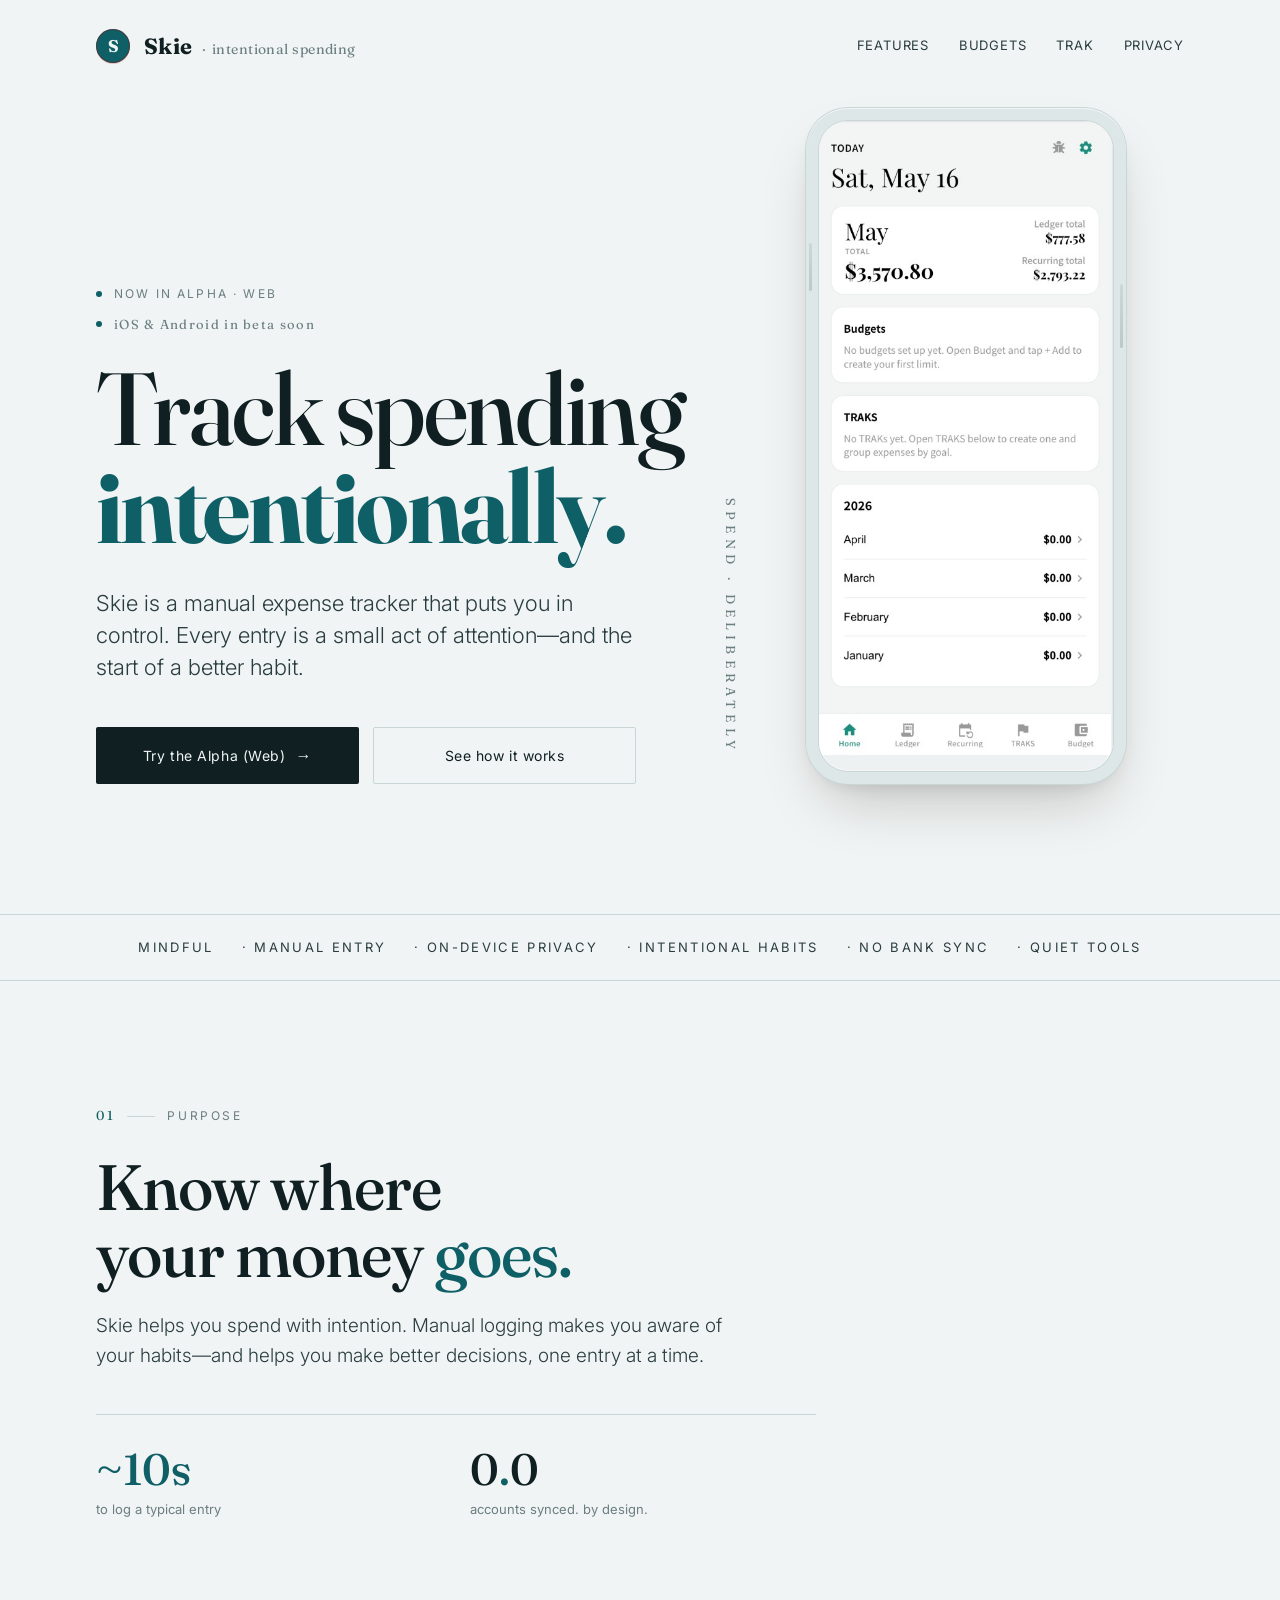
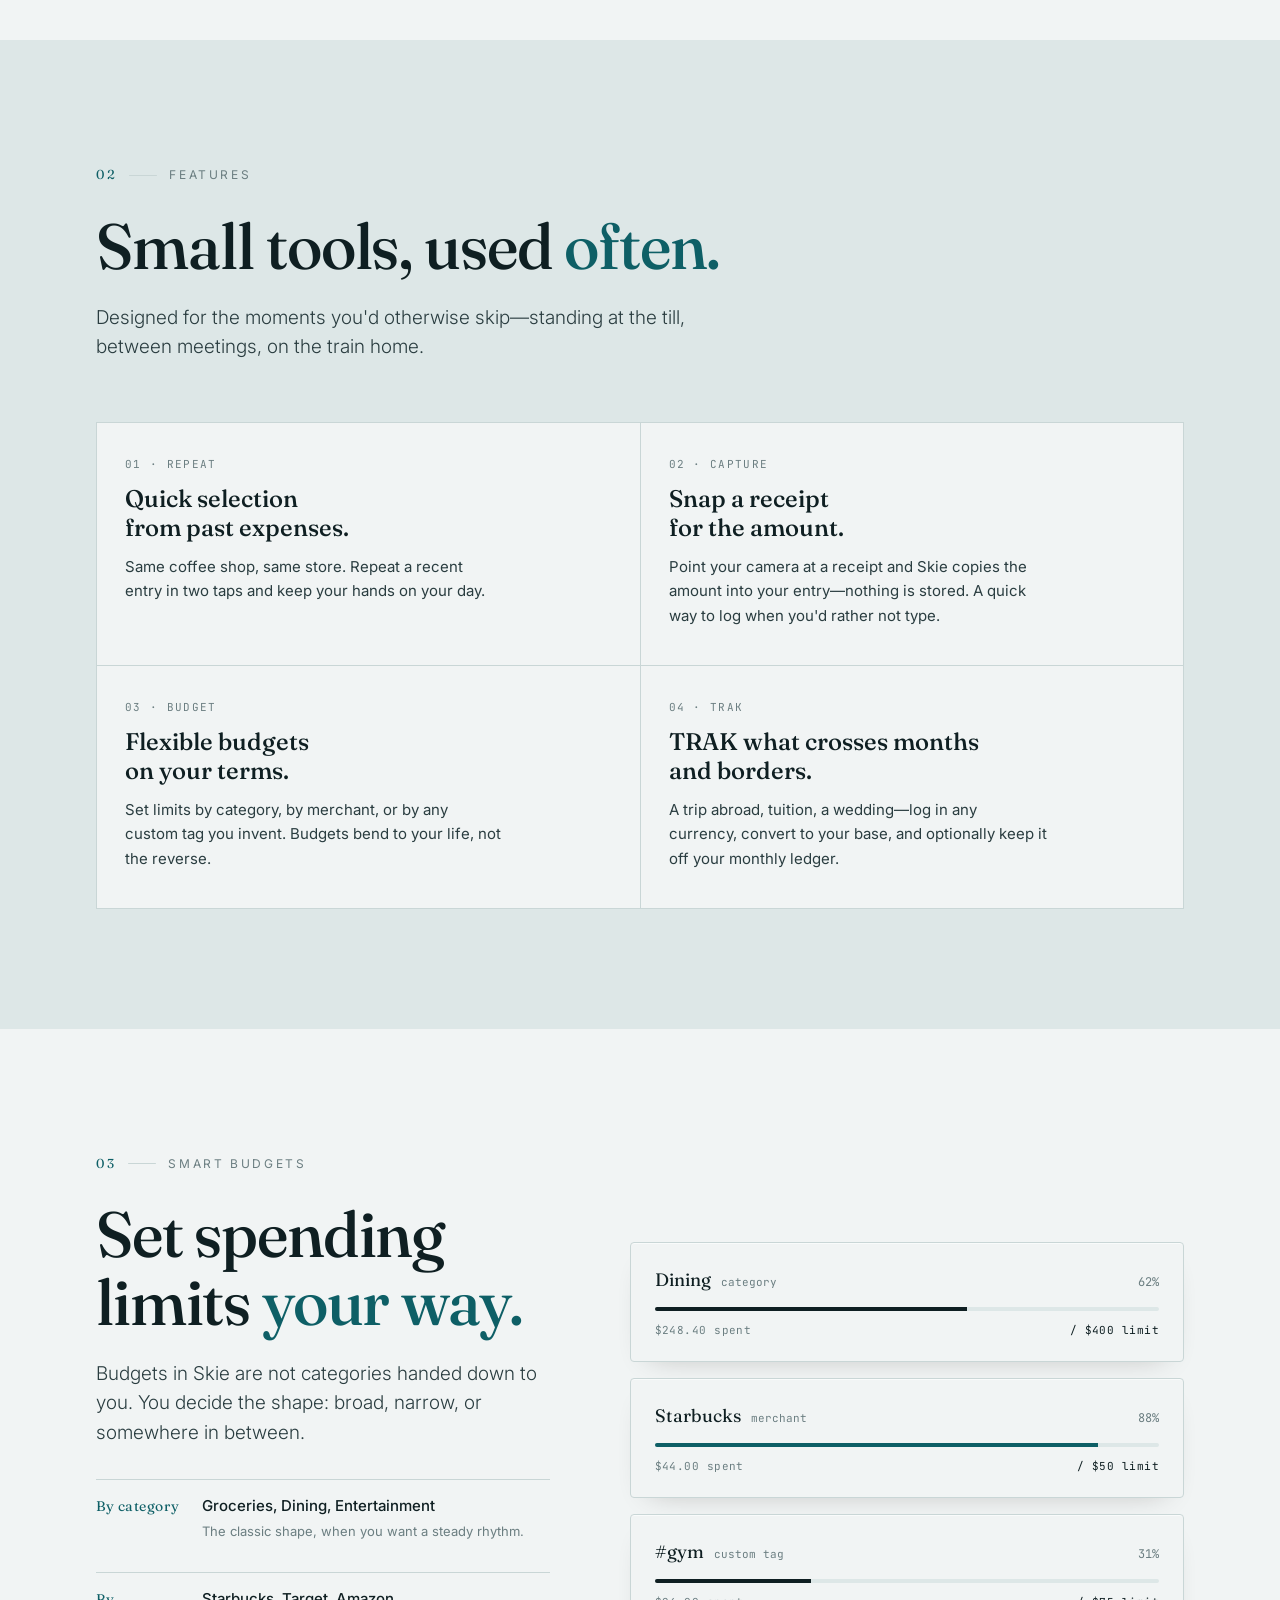
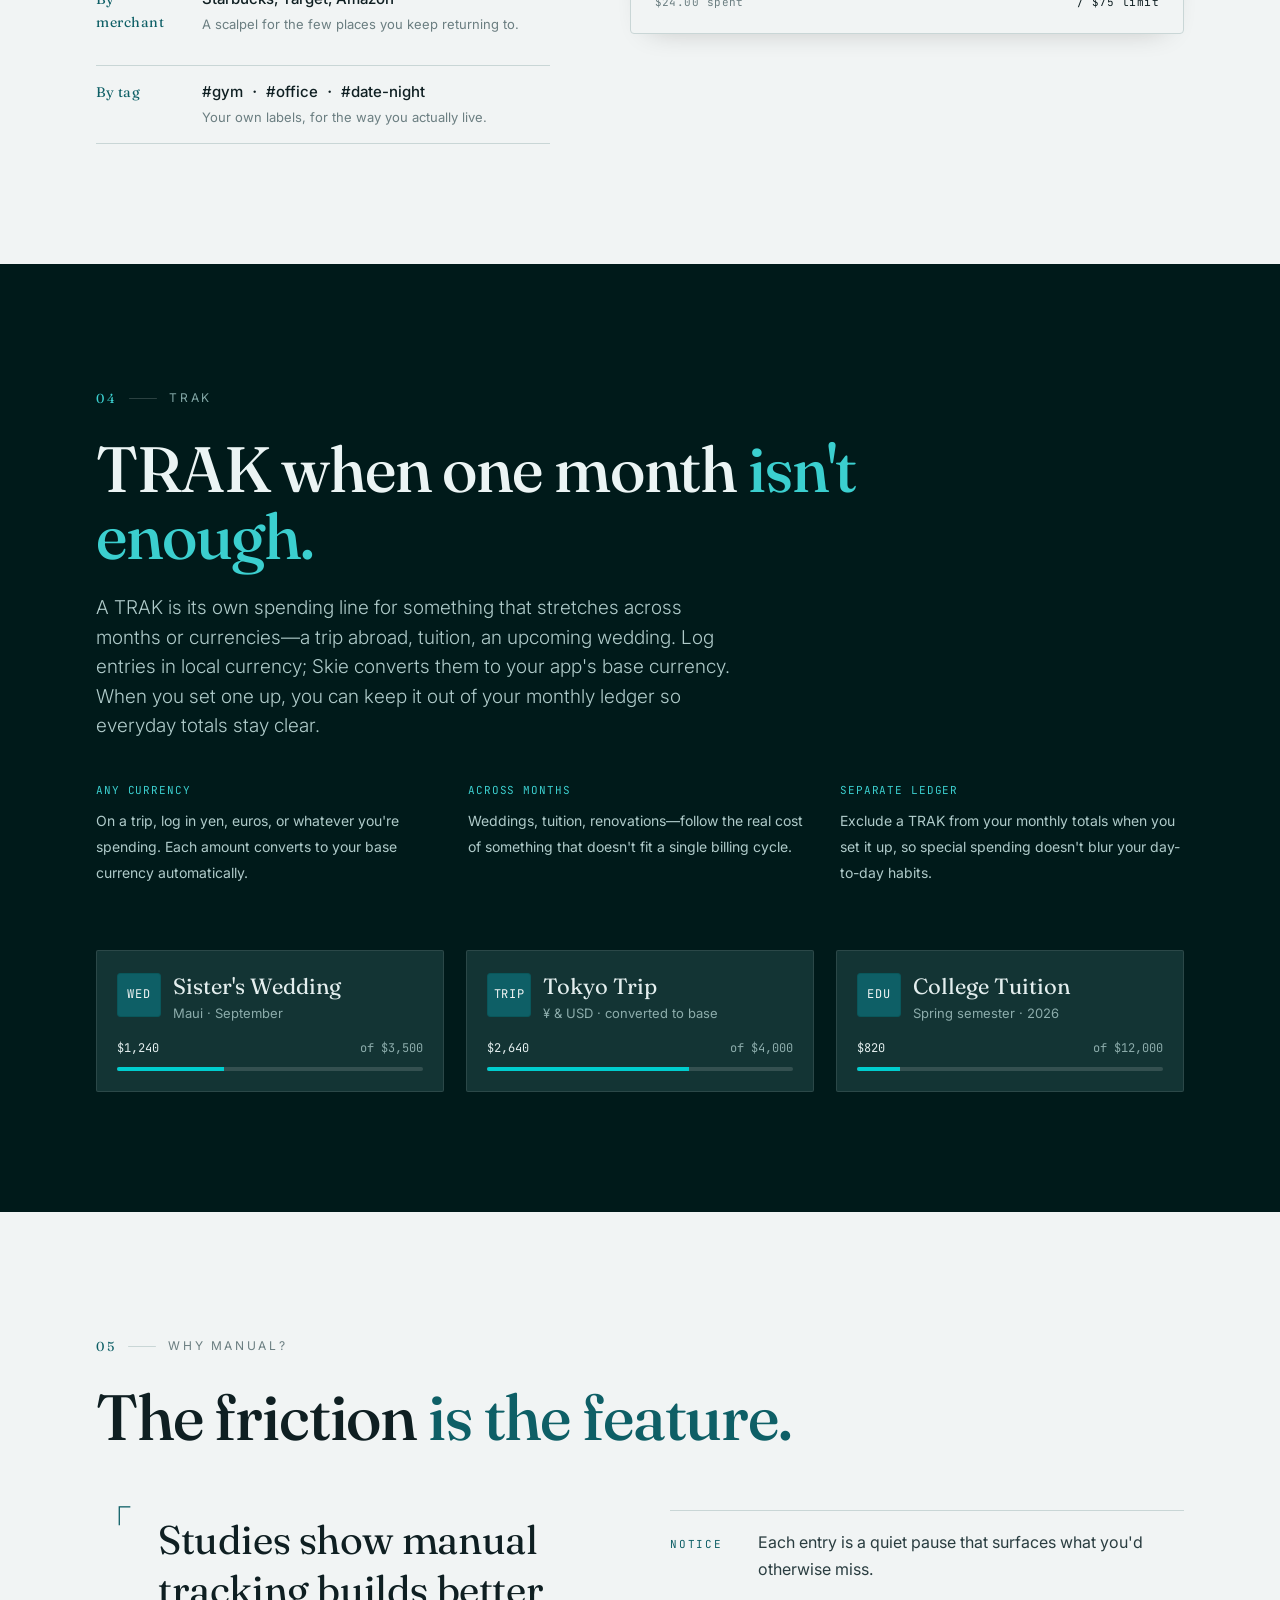
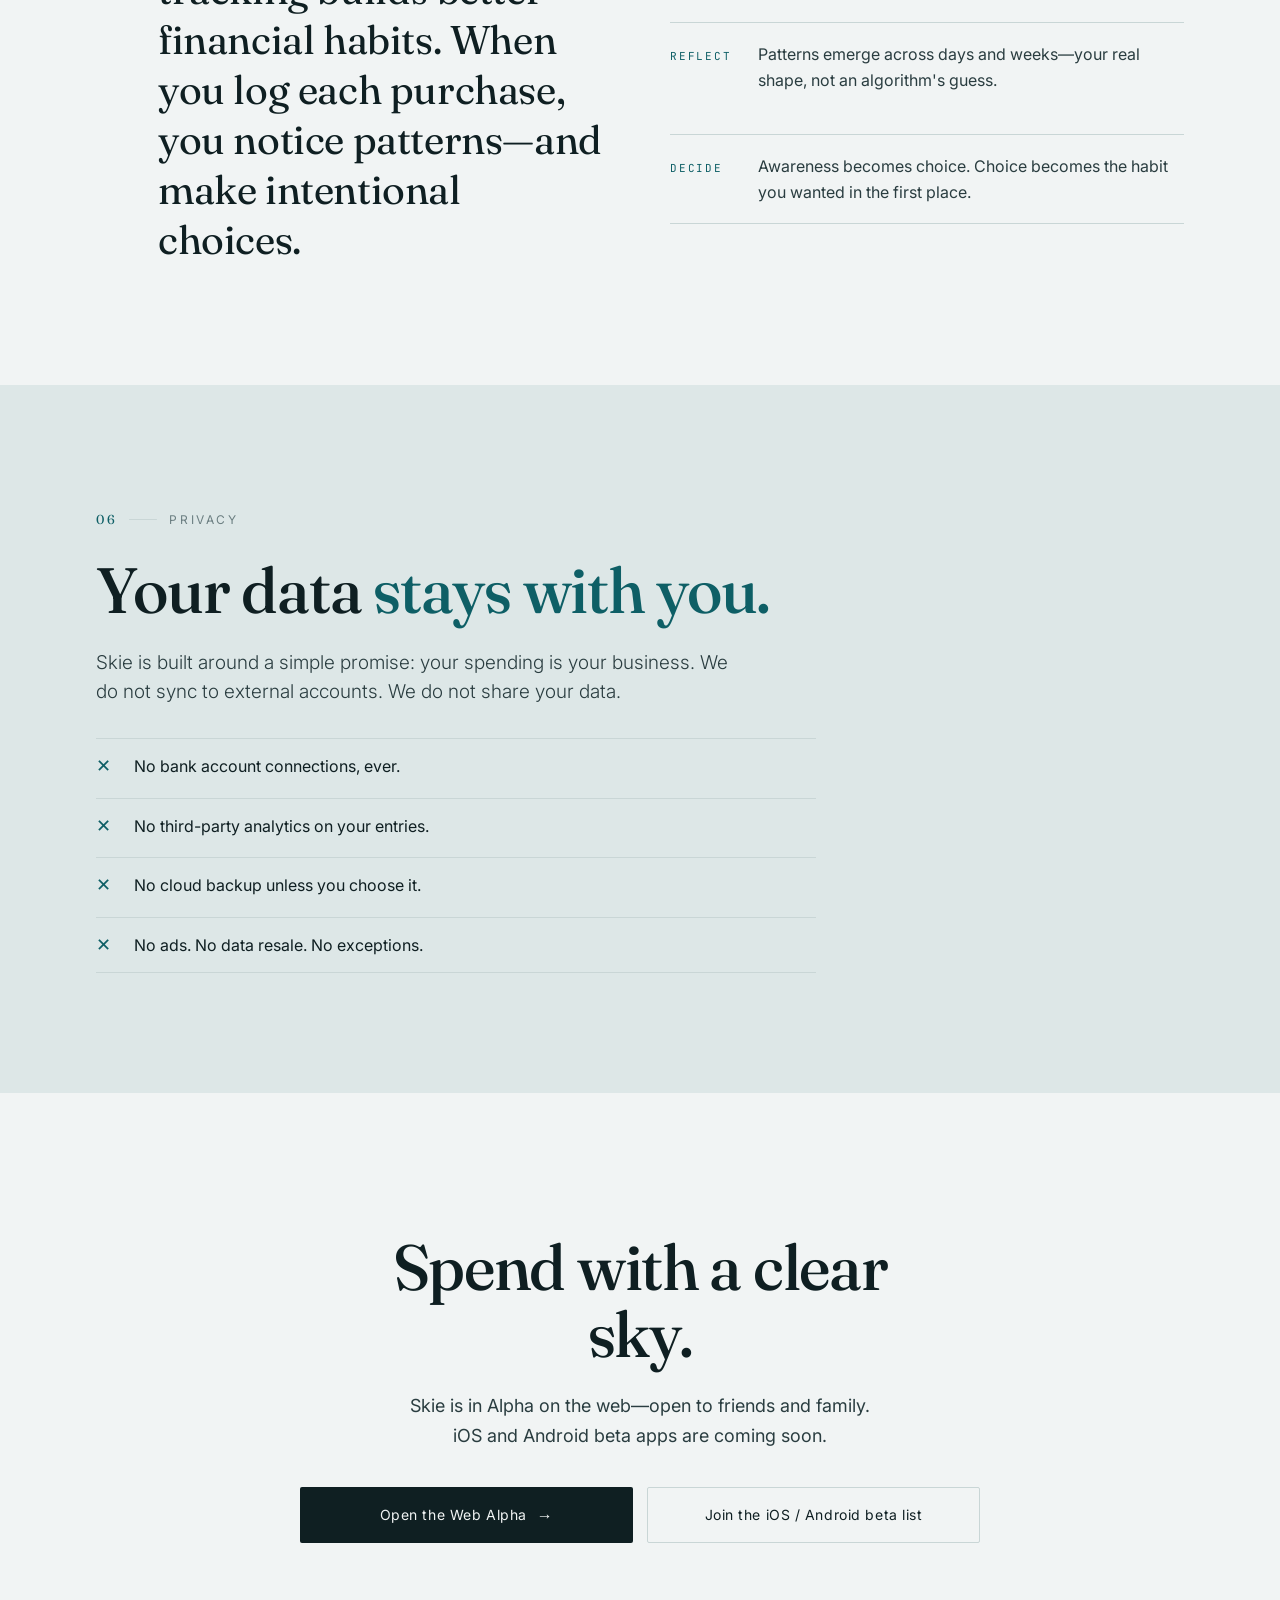
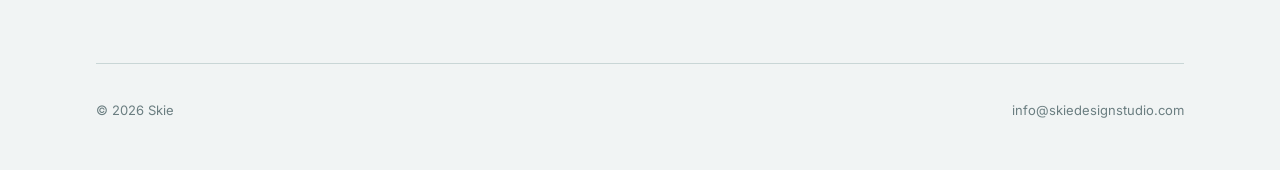
==== commit ba3643d6: "Clarify CAPTURE feature: amount only, no receipt storage. Receipt scan copies the amount for quick l" ====
--- a/index.html
+++ b/index.html
@@ -772,8 +772,8 @@
       </div>
       <div class="feat">
         <span class="num">02 · CAPTURE</span>
-        <h3>Snap receipts<br />with your camera.</h3>
-        <p>Capture amounts instantly. The receipt stays attached to the entry for later, when you have time to think.</p>
+        <h3>Snap a receipt<br />for the amount.</h3>
+        <p>Point your camera at a receipt and Skie copies the amount into your entry—nothing is stored. A quick way to log when you'd rather not type.</p>
       </div>
       <div class="feat">
         <span class="num">03 · BUDGET</span>
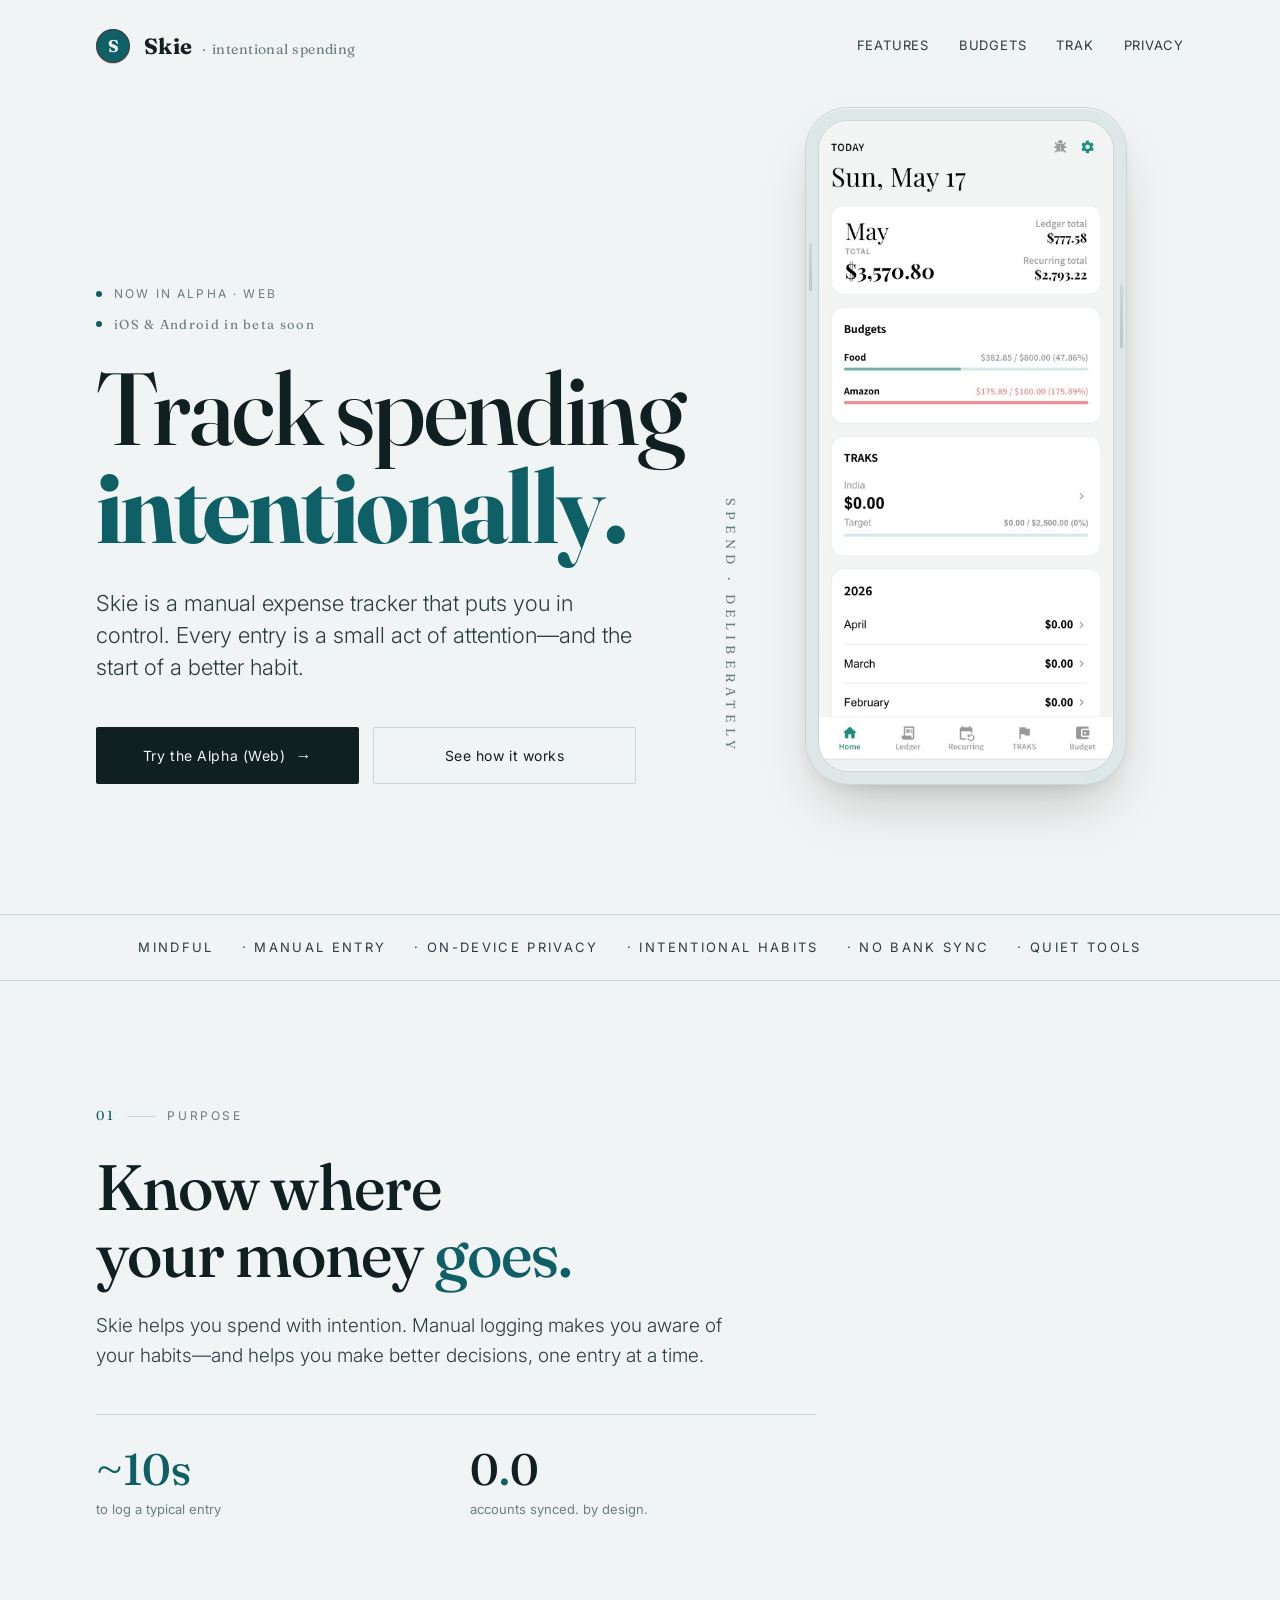
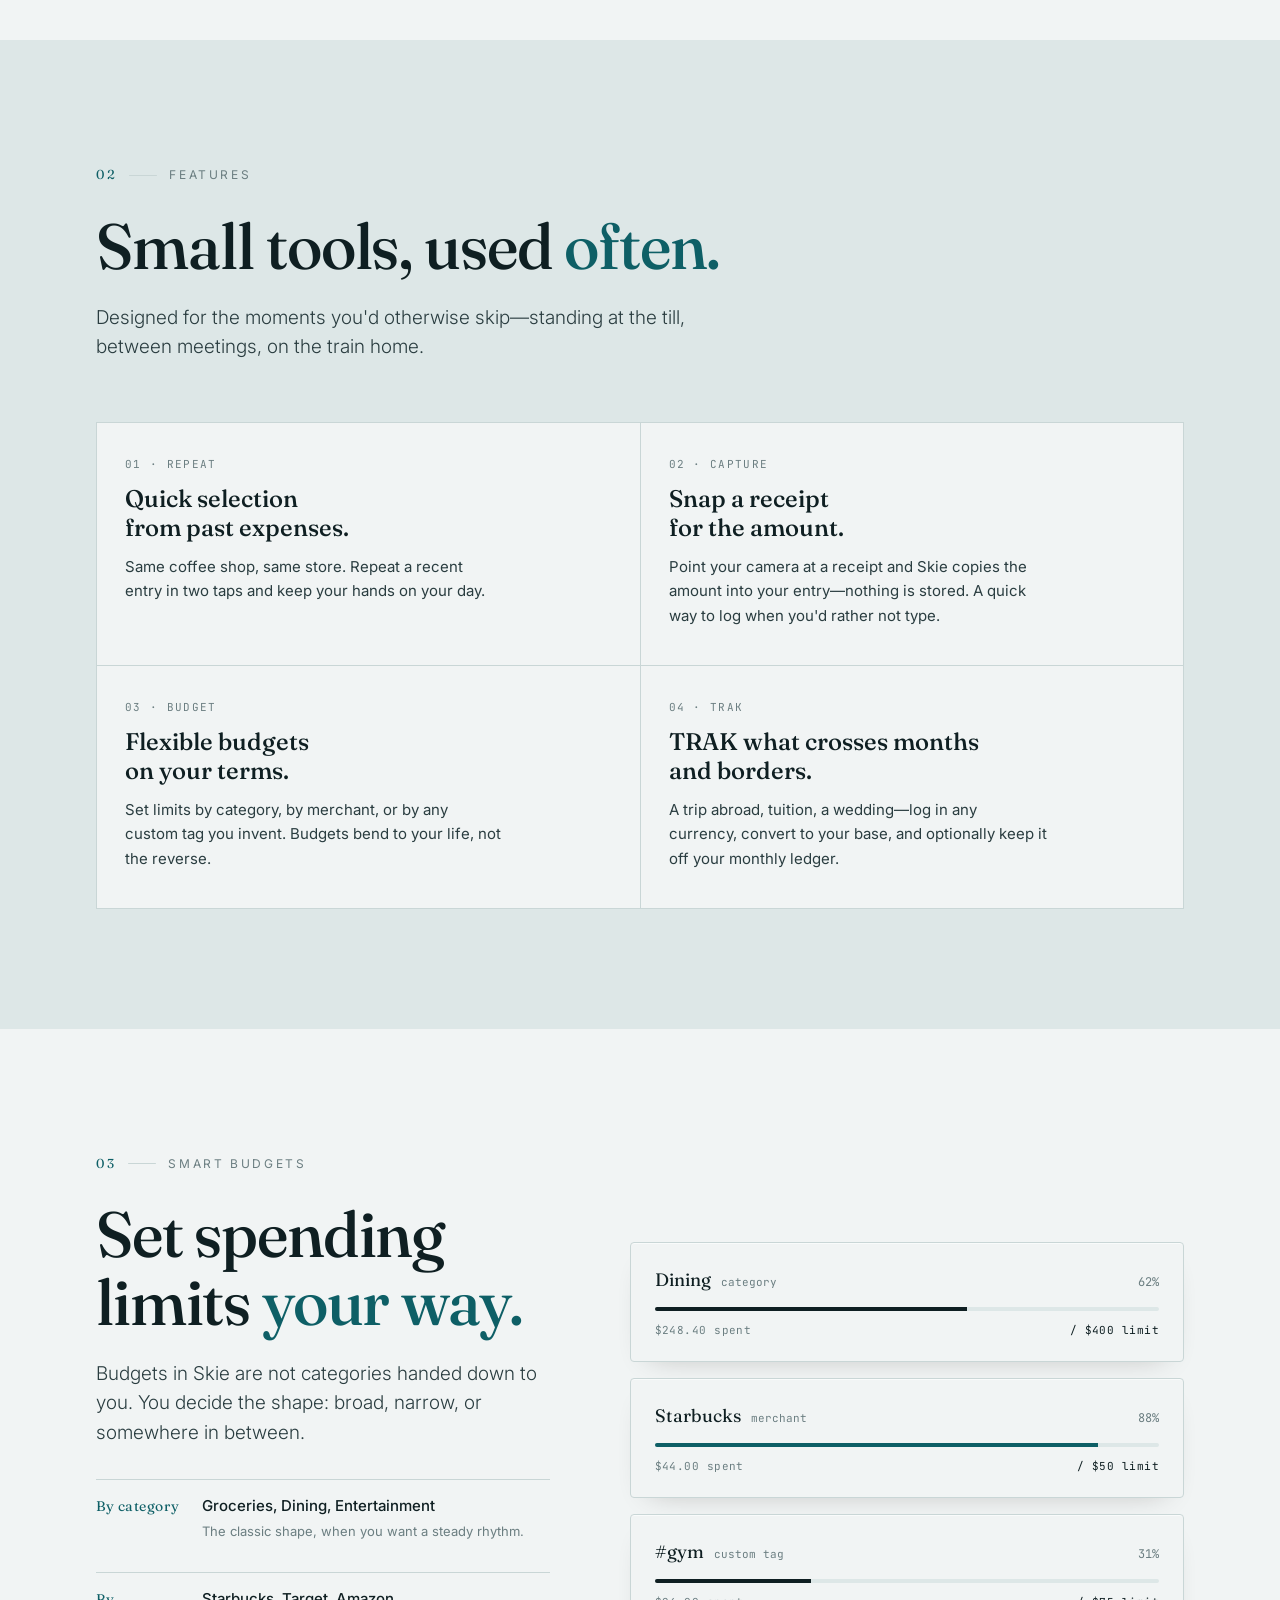
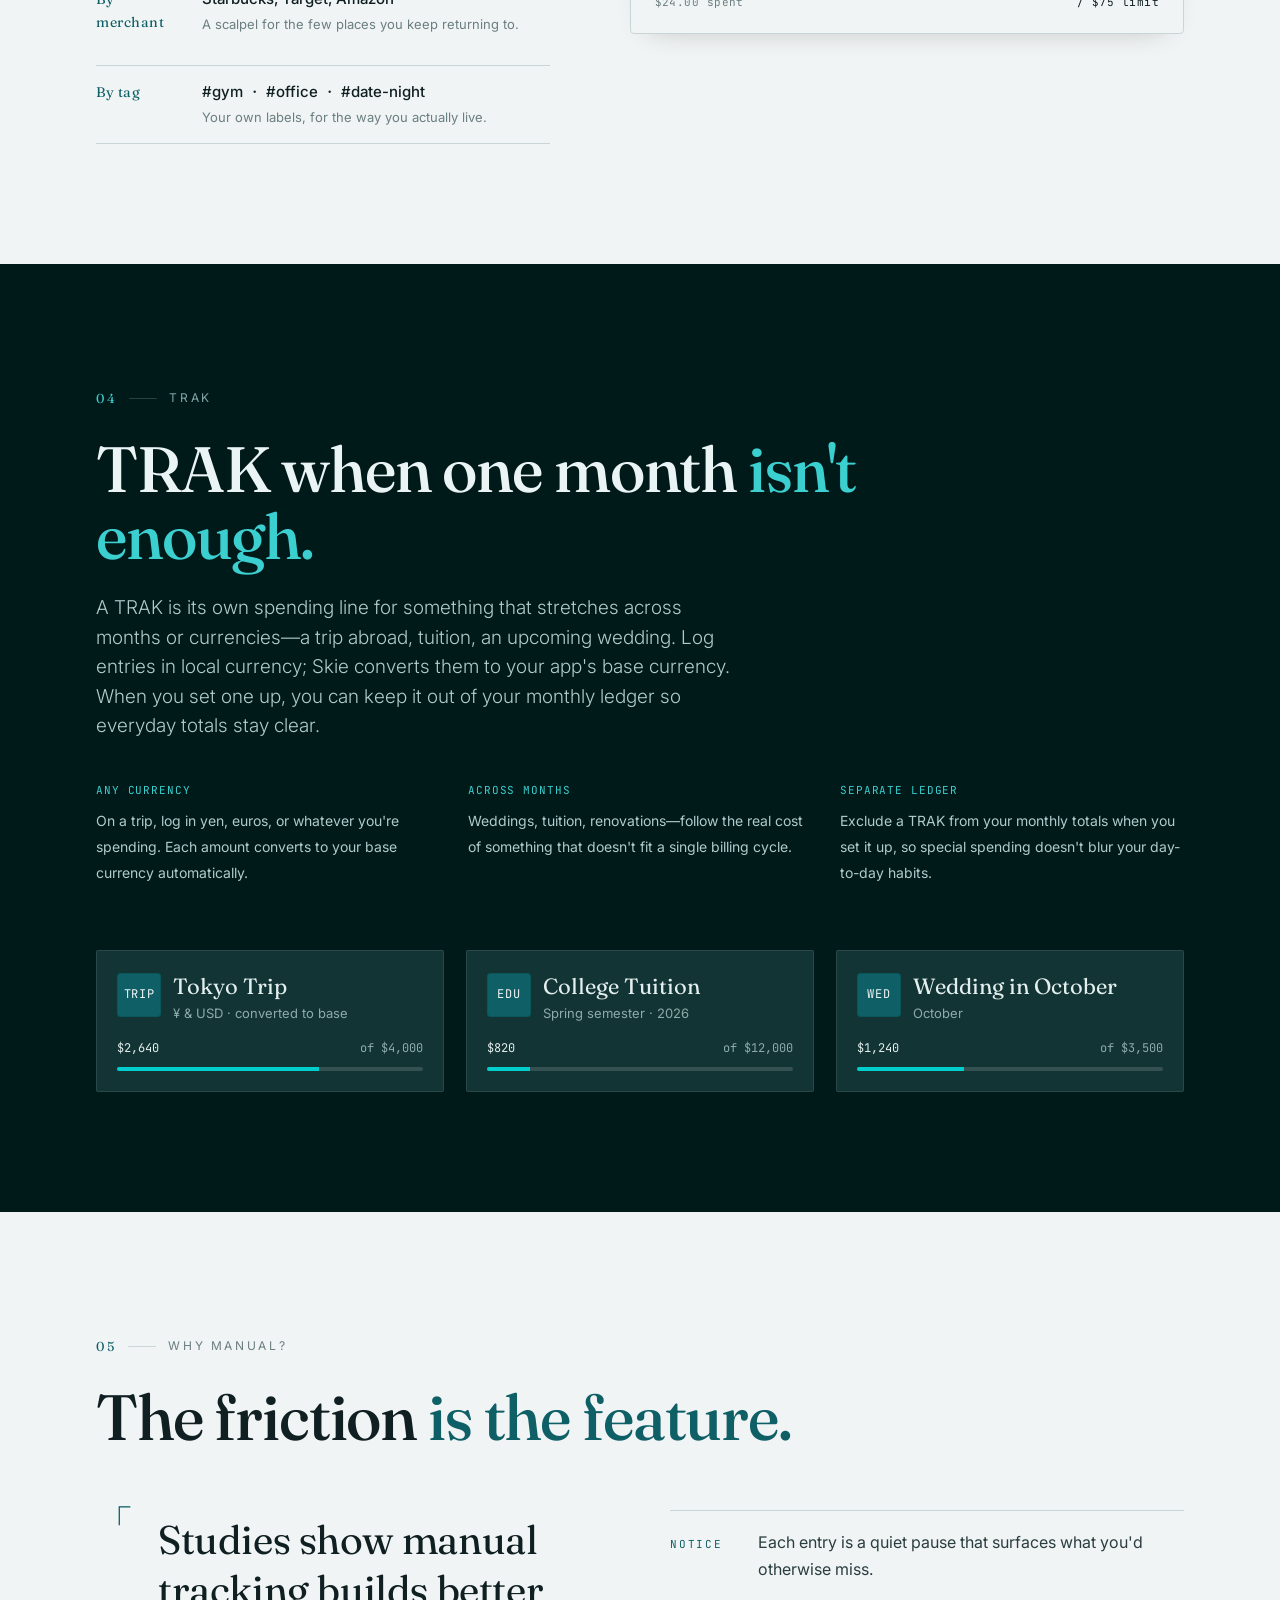
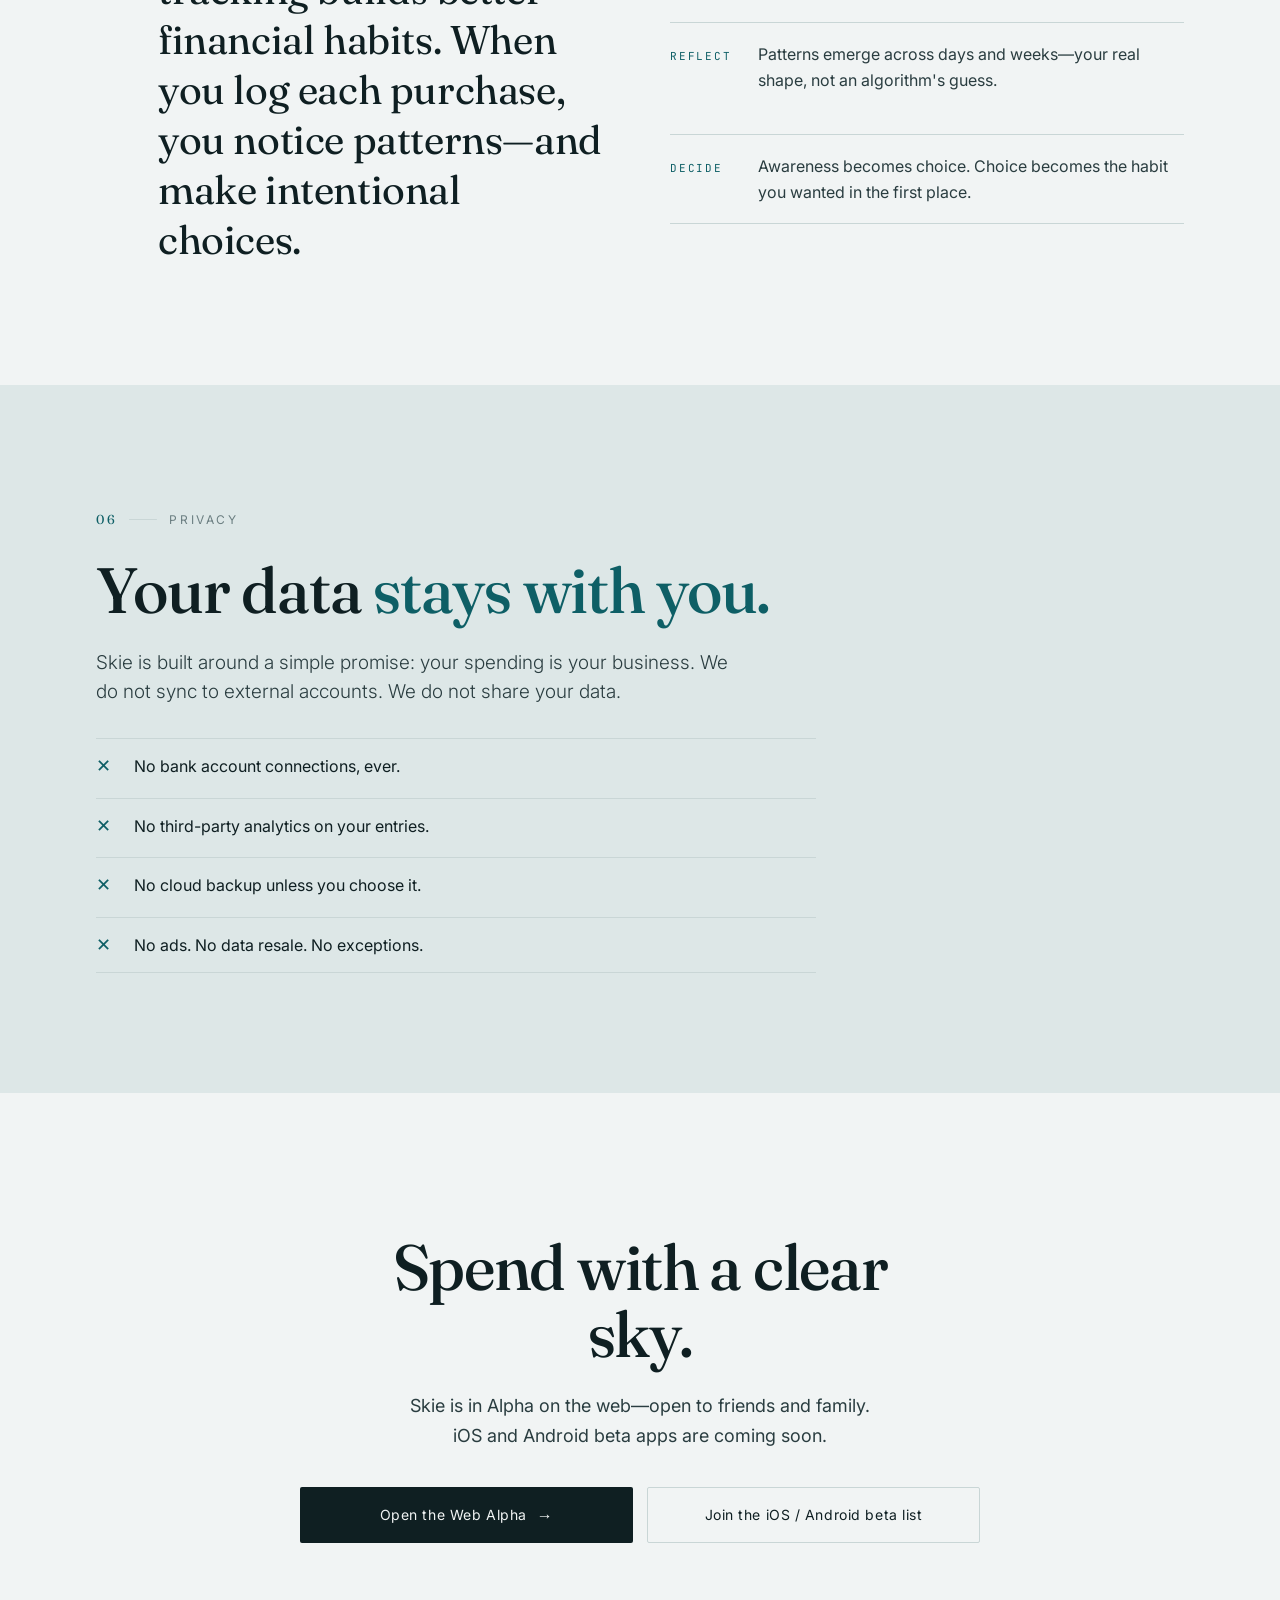
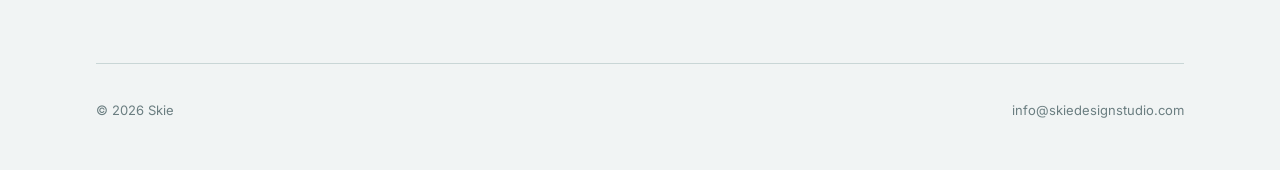
==== commit fe0d9140: "Update hero screenshot and reorder TRAK example cards. Replace home screen with May 17 build; show T" ====
--- a/index.html
+++ b/index.html
@@ -717,8 +717,8 @@
         <div class="phone__screen">
           <img
             src="assets/hero-app-home.png"
-            alt="Skie mobile app Home screen: Sat May 16 with May total, ledger and recurring breakdown, Budgets and TRAKS cards, 2026 yearly overview, and tab bar."
-            width="475"
+            alt="Skie mobile app Home screen: Sun May 17 with May total, ledger and recurring breakdown, Budgets and TRAKS cards including India, 2026 yearly overview, and tab bar."
+            width="471"
             height="1024"
             decoding="async"
           />
@@ -871,19 +871,6 @@
     <div class="envelopes">
       <div class="env">
         <div class="env__head">
-          <div class="stamp" style="font-family:'JetBrains Mono', monospace; font-size:12px; letter-spacing:0.06em;">WED</div>
-          <div class="env__intro">
-            <div class="ttl">Sister's Wedding</div>
-            <div class="sub">Maui · September</div>
-          </div>
-        </div>
-        <div class="progress">
-          <div class="nums"><span>$1,240</span><span class="of">of $3,500</span></div>
-          <div class="bar"><div class="fill shu" style="width:35%"></div></div>
-        </div>
-      </div>
-      <div class="env">
-        <div class="env__head">
           <div class="stamp" style="font-family:'JetBrains Mono', monospace; font-size:12px; letter-spacing:0.06em;">TRIP</div>
           <div class="env__intro">
             <div class="ttl">Tokyo Trip</div>
@@ -906,6 +893,19 @@
         <div class="progress">
           <div class="nums"><span>$820</span><span class="of">of $12,000</span></div>
           <div class="bar"><div class="fill shu" style="width:14%"></div></div>
+        </div>
+      </div>
+      <div class="env">
+        <div class="env__head">
+          <div class="stamp" style="font-family:'JetBrains Mono', monospace; font-size:12px; letter-spacing:0.06em;">WED</div>
+          <div class="env__intro">
+            <div class="ttl">Wedding in October</div>
+            <div class="sub">October</div>
+          </div>
+        </div>
+        <div class="progress">
+          <div class="nums"><span>$1,240</span><span class="of">of $3,500</span></div>
+          <div class="bar"><div class="fill shu" style="width:35%"></div></div>
         </div>
       </div>
     </div>
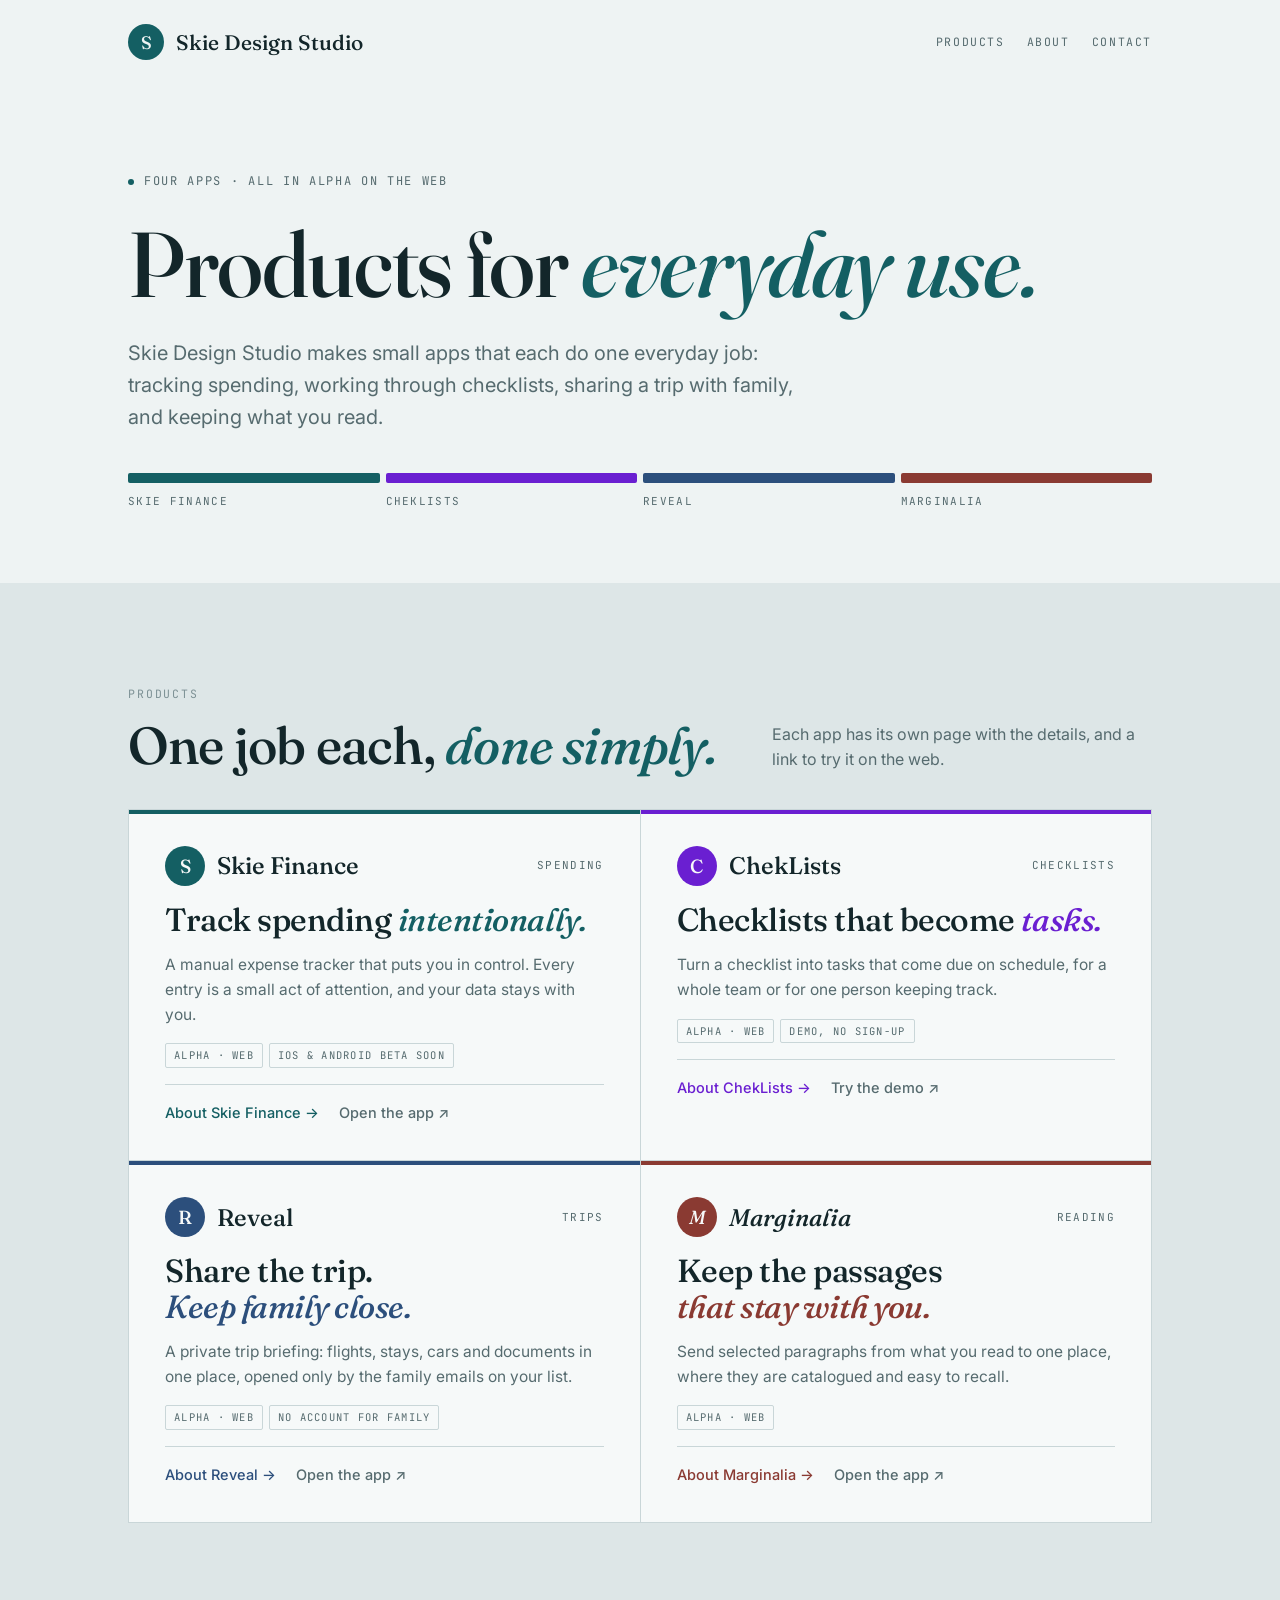
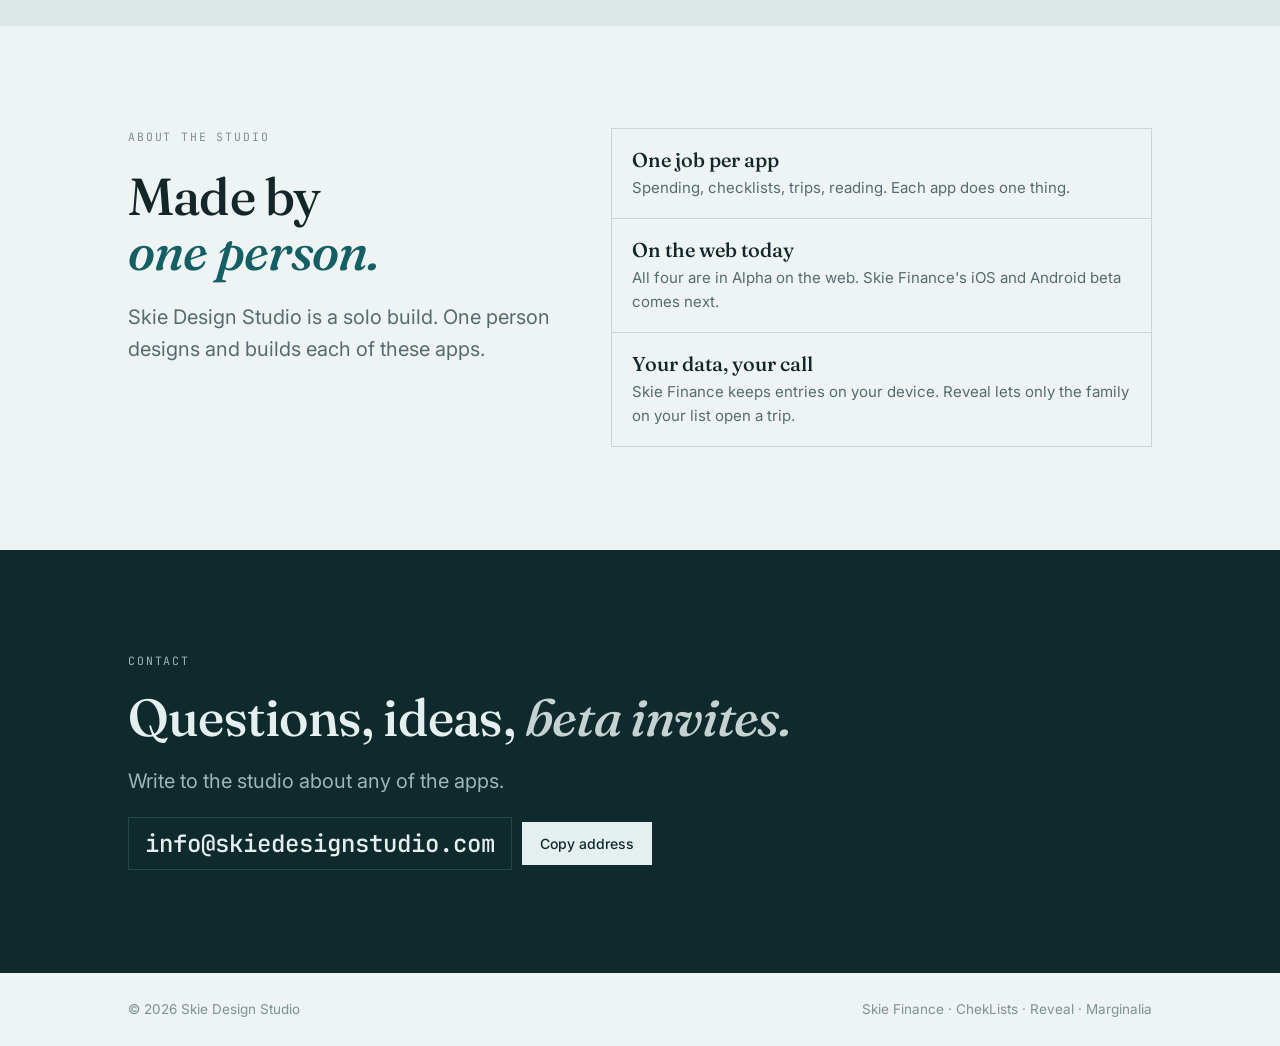
==== commit 7da5e093: "Build multi-page studio site with shared styling. Studio home at /, product pages for Skie Finance, " ====
--- a/index.html
+++ b/index.html
@@ -2,975 +2,277 @@
 <html lang="en">
 <head>
 <meta charset="utf-8" />
-<meta name="viewport" content="width=device-width,initial-scale=1" />
-<title>Skie — Track Spending Intentionally</title>
-<link rel="preconnect" href="https://fonts.googleapis.com" />
-<link rel="preconnect" href="https://fonts.gstatic.com" crossorigin />
-<link href="https://fonts.googleapis.com/css2?family=Fraunces:opsz,wght@9..144,300;9..144,400;9..144,500;9..144,600&family=Inter:wght@300;400;500;600;700&family=JetBrains+Mono:wght@400;500&display=swap" rel="stylesheet" />
-<style>
-  :root {
-    /* Skie teal palette */
-    --paper:        #F1F4F4;
-    --paper-deep:   #DDE7E7;
-    --paper-edge:   #C9D6D6;
-    --sumi:         #0F1F22;
-    --sumi-soft:    #2A3D40;
-    --sumi-mute:    #6B7E81;
-    --shu:          #0E5F66;   /* primary teal */
-    --shu-deep:     #0A4A50;
-    --ai:           #0E5F66;
-    --rule:         #C9D6D6;
-    /* TRAK section: dark teal field, tinted cards */
-    --goals-bg:          oklch(0.19 0.045 195);
-    --goals-ink:         oklch(0.96 0.009 195);
-    --goals-lead:        oklch(0.82 0.03 195);
-    --goals-eyebrow:     oklch(0.7 0.04 195);
-    --goals-em:          oklch(0.78 0.12 195);
-    --goals-eyebrow-bar: oklch(1 0 0 / 0.17);
-    --goals-card:        oklch(0.3 0.038 195);
-    --goals-card-edge:   oklch(1 0 0 / 0.1);
-    --goals-bar-track:   oklch(1 0 0 / 0.14);
-    --goals-progress-fill: oklch(0.76 0.15 195);
-    --goals-card-text:   oklch(0.94 0.012 195);
-    --goals-card-mute:   oklch(0.72 0.035 195);
-  }
-
-  * { box-sizing: border-box; }
-  html, body { margin: 0; padding: 0; }
-  body {
-    background: var(--paper);
-    color: var(--sumi);
-    font-family: "Inter", system-ui, -apple-system, "Helvetica Neue", Helvetica, Arial, sans-serif;
-    font-weight: 400;
-    font-size: 16px;
-    line-height: 1.65;
-    -webkit-font-smoothing: antialiased;
-    text-rendering: optimizeLegibility;
-  }
-  ::selection { background: var(--shu); color: var(--paper); }
-
-  .display { font-family: "Fraunces", Georgia, "Times New Roman", serif; font-weight: 400; letter-spacing: -0.01em; }
-  .mono { font-family: "JetBrains Mono", ui-monospace, Menlo, monospace; }
-
-  .page {
-    max-width: 1200px;
-    margin: 0 auto;
-    padding: 0 56px;
-  }
-  @media (max-width: 720px) { .page { padding: 0 28px; } }
-
-  /* ---------- TOPBAR ---------- */
-  .topbar {
-    display: flex; align-items: center; justify-content: space-between;
-    padding-top: 28px;
-  }
-  .mark {
-    display: flex; align-items: center; gap: 14px;
-    font-family: "Fraunces", Georgia, serif;
-    font-size: 22px; font-weight: 700;
-    letter-spacing: 0.02em;
-  }
-  .mark .seal {
-    width: 34px; height: 34px;
-    border-radius: 50%;
-    background: var(--shu);
-    color: var(--paper);
-    display: grid; place-items: center;
-    font-family: "Fraunces", Georgia, serif;
-    font-weight: 700; font-size: 17px;
-    letter-spacing: 0;
-    box-shadow: inset 0 0 0 1px oklch(0.4 0.18 30 / 0.4),
-                0 1px 0 oklch(0.4 0.18 30 / 0.2);
-  }
-  .mark .ja { font-family: "Fraunces", Georgia, serif; color: var(--sumi-mute); font-weight: 400; font-size: 14px; margin-left: 2px; }
-
-  .nav {
-    display: flex; gap: 30px;
-    font-size: 13px;
-    color: var(--sumi-soft);
-    letter-spacing: 0.06em;
-    text-transform: uppercase;
-  }
-  .nav a { color: inherit; text-decoration: none; }
-  .nav a:hover { color: var(--shu); }
-  @media (max-width: 720px) { .nav { display: none; } }
-
-  /* ---------- HERO ---------- */
-  .hero {
-    position: relative;
-    padding: 44px 0 130px;
-    display: grid;
-    grid-template-columns: 1.15fr 0.85fr;
-    gap: 60px;
-    align-items: end;
-  }
-  @media (max-width: 900px) { .hero { grid-template-columns: 1fr; padding: 32px 0 90px; } }
-
-  .hero-meta {
-    display: flex;
-    flex-direction: column;
-    align-items: flex-start;
-    gap: 10px;
-    margin-bottom: 24px;
-    font-size: 12px;
-    letter-spacing: 0.18em;
-    text-transform: uppercase;
-    color: var(--sumi-mute);
-  }
-  .hero-meta__row {
-    display: flex;
-    align-items: center;
-    gap: 12px;
-  }
-  .hero-meta .dot {
-    flex-shrink: 0;
-    width: 6px;
-    height: 6px;
-    background: var(--shu);
-    border-radius: 50%;
-  }
-  .hero-meta .ja {
-    font-family: "Fraunces", Georgia, serif;
-    letter-spacing: 0.1em;
-    text-transform: none;
-    font-size: 13px;
-  }
-
-  h1.headline {
-    font-family: "Fraunces", Georgia, serif;
-    font-weight: 500;
-    font-size: clamp(56px, 8vw, 112px);
-    line-height: 0.96;
-    letter-spacing: -0.025em;
-    margin: 0 0 32px;
-    color: var(--sumi);
-  }
-  h1.headline em {
-    font-style: normal;
-    color: var(--shu);
-    font-weight: 700;
-  }
-  h1.headline .stroke {
-    display: inline-block;
-    position: relative;
-  }
-  h1.headline .stroke::after {
-    content: "";
-    position: absolute;
-    left: 0; right: -6px; bottom: 0.06em;
-    height: 0.08em;
-    background: var(--shu);
-    opacity: 0.85;
-    border-radius: 2px;
-  }
-
-  .subhead {
-    font-size: 22px;
-    line-height: 1.45;
-    color: var(--sumi-soft);
-    max-width: 540px;
-    margin: 0 0 44px;
-    font-weight: 300;
-  }
-
-  .cta-row {
-    display: grid;
-    grid-template-columns: repeat(2, minmax(0, 1fr));
-    gap: 14px;
-    width: 100%;
-    max-width: 540px;
-  }
-  @media (max-width: 520px) {
-    .cta-row { grid-template-columns: 1fr; }
-  }
-  .btn {
-    display: inline-flex;
-    align-items: center;
-    justify-content: center;
-    gap: 10px;
-    padding: 14px 22px;
-    border-radius: 2px;
-    font-size: 14px;
-    letter-spacing: 0.04em;
-    text-decoration: none;
-    text-align: center;
-    transition: transform 120ms ease, background 120ms ease;
-    box-sizing: border-box;
-    border: 1px solid transparent;
-    min-height: 48px;
-  }
-  .btn-primary {
-    background: var(--sumi); color: var(--paper);
-  }
-  .btn-primary:hover { background: var(--shu-deep); }
-  .btn-ghost {
-    background: transparent; color: var(--sumi);
-    border-color: var(--rule);
-  }
-  .btn-ghost:hover { border-color: var(--sumi); }
-  .btn .arrow { font-family: "Fraunces", Georgia, serif; font-size: 16px; }
-
-  /* Hero side art — phone */
-  .hero-art {
-    position: relative;
-    align-self: stretch;
-    display: flex; align-items: flex-end; justify-content: center;
-    min-height: 540px;
-  }
-  /* iPhone-style frame + real app screenshot */
-  .hero-art figure.phone {
-    margin: 0;
-  }
-  .phone {
-    position: relative;
-    width: 320px;
-    max-width: 100%;
-    aspect-ratio: 9 / 19;
-    background: var(--paper-deep);
-    border-radius: 42px;
-    box-shadow:
-      0 1px 0 oklch(1 0 0 / 0.6) inset,
-      0 0 0 1px var(--paper-edge),
-      0 30px 60px -20px oklch(0.18 0.012 60 / 0.25),
-      0 8px 20px -10px oklch(0.18 0.012 60 / 0.15);
-    padding: 12px;
-    overflow: hidden;
-  }
-  .phone::before,
-  .phone::after {
-    content: "";
-    position: absolute;
-    width: 3px;
-    border-radius: 2px;
-    background: linear-gradient(180deg, var(--paper-edge), #b8c5c5);
-    z-index: 0;
-    pointer-events: none;
-    opacity: 0.9;
-  }
-  .phone::before {
-    left: 3px;
-    top: 20%;
-    height: 48px;
-  }
-  .phone::after {
-    right: 3px;
-    top: 26%;
-    height: 64px;
-  }
-  .phone__screen {
-    position: relative;
-    z-index: 1;
-    width: 100%;
-    height: 100%;
-    border-radius: 30px;
-    overflow: hidden;
-    background: #eef1f2;
-    border: 1px solid var(--paper-edge);
-    box-shadow: inset 0 0 0 1px oklch(1 0 0 / 0.35);
-  }
-  .phone__screen img {
-    width: 100%;
-    height: 100%;
-    object-fit: contain;
-    object-position: top center;
-    display: block;
-  }
-
-  .tate {
-    position: absolute;
-    left: -28px; bottom: 30px;
-    writing-mode: vertical-rl;
-    font-family: "Fraunces", Georgia, serif;
-    font-size: 13px;
-    color: var(--sumi-mute);
-    letter-spacing: 0.4em;
-  }
-  @media (max-width: 900px) { .tate { display: none; } }
-
-  /* ---------- DIVIDER ---------- */
-  .marquee {
-    border-top: 1px solid var(--rule);
-    border-bottom: 1px solid var(--rule);
-    padding: 22px 56px;
-    box-sizing: border-box;
-    display: flex;
-    align-items: center;
-    justify-content: center;
-    flex-wrap: wrap;
-    gap: 12px 28px;
-    color: var(--sumi-soft);
-    font-size: 13px;
-    letter-spacing: 0.18em;
-    text-transform: uppercase;
-  }
-  @media (max-width: 720px) {
-    .marquee {
-      padding: 22px 28px;
-      gap: 10px 18px;
-      font-size: 11px;
-      letter-spacing: 0.12em;
-    }
-  }
-  .marquee .ja { font-family: "Fraunces", Georgia, serif; letter-spacing: 0.2em; text-transform: none; color: var(--shu); }
-  .marquee span { max-width: 100%; text-align: center; }
-
-  /* ---------- SECTION SHELL ---------- */
-  section { padding: 120px 0; position: relative; }
-  @media (max-width: 720px) { section { padding: 80px 0; } }
-
-  .eyebrow {
-    display: inline-flex; align-items: center; gap: 12px;
-    font-size: 12px; letter-spacing: 0.22em; text-transform: uppercase;
-    color: var(--sumi-mute);
-    margin-bottom: 26px;
-  }
-  .eyebrow .num { font-family: "Fraunces", Georgia, serif; color: var(--shu); font-size: 13px; }
-  .eyebrow .ja  { font-family: "Fraunces", Georgia, serif; color: var(--shu); letter-spacing: 0.1em; text-transform: none; font-size: 14px; }
-  .eyebrow .bar { width: 28px; height: 1px; background: var(--rule); }
-
-  h2.section-title {
-    font-family: "Fraunces", Georgia, serif;
-    font-weight: 500;
-    font-size: clamp(36px, 5vw, 64px);
-    line-height: 1.05;
-    letter-spacing: -0.018em;
-    margin: 0 0 24px;
-    max-width: 820px;
-  }
-  h2.section-title em { font-style: normal; color: var(--shu); }
-
-  .lead {
-    font-size: 19px;
-    color: var(--sumi-soft);
-    max-width: 640px;
-    margin: 0;
-    font-weight: 300;
-    line-height: 1.55;
-  }
-
-  /* ---------- AWARENESS (story) ---------- */
-  .awareness {
-    max-width: 720px;
-  }
-
-  .pull-numbers {
-    display: grid;
-    grid-template-columns: repeat(2, 1fr);
-    gap: 28px;
-    margin-top: 44px;
-    padding-top: 32px;
-    border-top: 1px solid var(--rule);
-  }
-  .pn .n {
-    font-family: "Fraunces", Georgia, serif;
-    font-size: 44px; font-weight: 500; color: var(--sumi);
-    line-height: 1;
-  }
-  .pn .n em { font-style: normal; color: var(--shu); }
-  .pn .lbl { font-size: 13px; color: var(--sumi-mute); margin-top: 8px; }
-
-  /* ---------- FEATURES ---------- */
-  .features { background: var(--paper-deep); }
-  .features .grid {
-    display: grid;
-    grid-template-columns: repeat(12, 1fr);
-    gap: 0;
-    margin-top: 60px;
-    border-top: 1px solid var(--rule);
-    border-left: 1px solid var(--rule);
-  }
-  .feat {
-    grid-column: span 6;
-    border-right: 1px solid var(--rule);
-    border-bottom: 1px solid var(--rule);
-    padding: 32px 28px 36px;
-    background: var(--paper);
-    position: relative;
-    min-height: 0;
-    display: flex; flex-direction: column; gap: 12px;
-  }
-  @media (max-width: 760px) { .feat { grid-column: span 12; } }
-  .feat .num {
-    font-family: "JetBrains Mono", monospace;
-    font-size: 11px; letter-spacing: 0.12em;
-    color: var(--sumi-mute);
-  }
-  .feat h3 {
-    font-family: "Fraunces", Georgia, serif;
-    font-weight: 500;
-    font-size: 24px;
-    line-height: 1.2;
-    margin: 0;
-    color: var(--sumi);
-  }
-  .feat p {
-    font-size: 15px; color: var(--sumi-soft); margin: 0;
-    max-width: 42ch;
-  }
-
-  /* ---------- BUDGET ---------- */
-  .budget {
-    display: grid;
-    grid-template-columns: 0.9fr 1.1fr;
-    gap: 80px;
-    align-items: center;
-  }
-  @media (max-width: 900px) { .budget { grid-template-columns: 1fr; gap: 50px; } }
-
-  .budget .col-text { max-width: 520px; }
-  .budget .col-text ul.spec {
-    list-style: none; padding: 0; margin: 32px 0 0;
-    display: flex; flex-direction: column; gap: 16px;
-  }
-  .spec li {
-    display: grid;
-    grid-template-columns: 88px 1fr;
-    align-items: baseline;
-    gap: 18px;
-    padding: 14px 0;
-    border-top: 1px solid var(--rule);
-  }
-  .spec li:last-child { border-bottom: 1px solid var(--rule); }
-  .spec .k {
-    font-family: "Fraunces", Georgia, serif;
-    color: var(--shu);
-    font-size: 14px;
-    letter-spacing: 0.04em;
-  }
-  .spec .v { font-size: 15px; color: var(--sumi); }
-  .spec .v strong { font-weight: 500; }
-  .spec .v .ex { color: var(--sumi-mute); display: block; font-size: 13px; margin-top: 2px; }
-
-  /* Budget visual mock */
-  .budget-card-stack { position: relative; }
-  .budget-card {
-    background: var(--paper);
-    border: 1px solid var(--paper-edge);
-    border-radius: 4px;
-    padding: 22px 24px;
-    box-shadow: 0 1px 0 oklch(1 0 0 / 0.6) inset, 0 12px 30px -20px oklch(0.18 0.012 60 / 0.3);
-    margin-bottom: 16px;
-  }
-  .budget-card .head { display: flex; justify-content: space-between; align-items: baseline; margin-bottom: 12px; }
-  .budget-card .nm { font-family: "Fraunces", Georgia, serif; font-size: 18px; color: var(--sumi); }
-  .budget-card .pct { font-family: "JetBrains Mono", monospace; font-size: 12px; color: var(--sumi-mute); }
-  .bar { height: 4px; background: var(--paper-deep); border-radius: 2px; overflow: hidden; }
-  .bar .fill { height: 100%; background: var(--sumi); }
-  .bar .fill.shu { background: var(--shu); }
-  .budget-card .meta { display: flex; justify-content: space-between; font-family: "JetBrains Mono", monospace; font-size: 11px; color: var(--sumi-mute); margin-top: 10px; letter-spacing: 0.04em; }
-  .budget-card .meta .lim { color: var(--sumi); }
-
-  /* ---------- TRAK (multi-month / multi-currency spending lines) ---------- */
-  .goals {
-    background: var(--goals-bg);
-    color: var(--goals-ink);
-  }
-  .goals .eyebrow { color: var(--goals-eyebrow); }
-  .goals .eyebrow .ja, .goals .eyebrow .num { color: var(--goals-em); }
-  .goals .eyebrow .bar { background: var(--goals-eyebrow-bar); }
-  .goals h2.section-title { color: var(--goals-ink); }
-  .goals h2.section-title em { color: var(--goals-em); }
-  .goals .lead { color: var(--goals-lead); }
-
-  .goals .trak-spec {
-    margin-top: 40px;
-    display: grid;
-    grid-template-columns: repeat(3, 1fr);
-    gap: 28px;
-    list-style: none;
-    padding: 0;
-  }
-  @media (max-width: 900px) { .goals .trak-spec { grid-template-columns: 1fr; } }
-  .goals .trak-spec .k {
-    display: block;
-    font-family: "JetBrains Mono", monospace;
-    font-size: 11px;
-    letter-spacing: 0.08em;
-    text-transform: uppercase;
-    color: var(--goals-em);
-    margin-bottom: 8px;
-  }
-  .goals .trak-spec .v {
-    font-size: 14px;
-    line-height: 1.55;
-    color: var(--goals-lead);
-  }
-
-  .envelopes {
-    margin-top: 64px;
-    display: grid;
-    grid-template-columns: repeat(3, 1fr);
-    gap: 22px;
-  }
-  @media (max-width: 900px) { .envelopes { grid-template-columns: 1fr; } }
-
-  .env {
-    position: relative;
-    padding: 22px 20px 20px;
-    border-radius: 2px;
-    background: var(--goals-card);
-    border: 1px solid var(--goals-card-edge);
-    display: flex; flex-direction: column;
-    gap: 14px;
-    overflow: hidden;
-  }
-  .env__head {
-    display: flex;
-    align-items: flex-start;
-    gap: 12px;
-  }
-  .env__intro {
-    flex: 1;
-    min-width: 0;
-    display: flex;
-    flex-direction: column;
-    gap: 4px;
-  }
-  .env .stamp {
-    flex-shrink: 0;
-    width: 44px;
-    height: 44px;
-    background: var(--shu);
-    color: var(--paper);
-    display: grid;
-    place-items: center;
-    font-family: "Fraunces", Georgia, serif;
-    font-size: 22px;
-    border-radius: 4px;
-    position: relative;
-    z-index: 1;
-    box-shadow: inset 0 0 0 1px oklch(0.35 0.08 195 / 0.35);
-  }
-  .env .ttl { font-family: "Fraunces", Georgia, serif; font-size: 22px; color: var(--goals-card-text); line-height: 1.2; }
-  .env .sub { font-size: 13px; color: var(--goals-card-mute); }
-  .env .progress {
-    margin-top: auto;
-    display: flex; flex-direction: column; gap: 8px;
-  }
-  .env .progress .nums {
-    display: flex; justify-content: space-between;
-    font-family: "JetBrains Mono", monospace;
-    font-size: 12px;
-    color: var(--goals-card-text);
-  }
-  .env .progress .nums .of { color: var(--goals-card-mute); }
-  .env .bar { background: var(--goals-bar-track); }
-  .goals .env .bar .fill.shu { background: var(--goals-progress-fill); }
-
-  /* ---------- WHY MANUAL ---------- */
-  .why .quote-box {
-    margin-top: 60px;
-    display: grid;
-    grid-template-columns: 1fr 1fr;
-    gap: 60px;
-    align-items: start;
-  }
-  @media (max-width: 900px) { .why .quote-box { grid-template-columns: 1fr; gap: 40px; } }
-
-  .why blockquote {
-    margin: 0;
-    font-family: "Fraunces", Georgia, serif;
-    font-size: clamp(28px, 3.4vw, 40px);
-    line-height: 1.25;
-    letter-spacing: -0.01em;
-    color: var(--sumi);
-    position: relative;
-    /* Room for the large 「 so it never sits on the first line */
-    padding-left: clamp(60px, 1.55em, 84px);
-    padding-top: 0.12em;
-  }
-  .why blockquote::before {
-    content: "「";
-    position: absolute;
-    left: 0;
-    top: 0;
-    font-size: clamp(38px, 2.85vw, 50px);
-    color: var(--shu);
-    font-family: "Fraunces", Georgia, serif;
-    line-height: 0.72;
-    pointer-events: none;
-  }
-  .why .observ { display: flex; flex-direction: column; gap: 22px; }
-  .why .observ .row2 {
-    display: flex; gap: 18px; align-items: baseline;
-    padding: 18px 0;
-    border-top: 1px solid var(--rule);
-  }
-  .why .observ .row2:last-child { border-bottom: 1px solid var(--rule); }
-  .why .observ .k {
-    font-family: "JetBrains Mono", monospace;
-    font-size: 11px; letter-spacing: 0.16em; text-transform: uppercase;
-    color: var(--shu);
-    width: 70px; flex-shrink: 0;
-  }
-  .why .observ .v { font-size: 16px; color: var(--sumi-soft); }
-
-  /* ---------- PRIVACY ---------- */
-  .privacy {
-    background: var(--paper-deep);
-  }
-  .privacy-grid {
-    max-width: 720px;
-  }
-
-  .privacy ul.commit {
-    list-style: none; padding: 0; margin: 32px 0 0;
-    display: flex; flex-direction: column; gap: 4px;
-  }
-  .privacy ul.commit li {
-    display: grid; grid-template-columns: 24px 1fr; gap: 14px;
-    padding: 14px 0;
-    border-top: 1px solid var(--rule);
-    align-items: baseline;
-    font-size: 16px;
-  }
-  .privacy ul.commit li:last-child { border-bottom: 1px solid var(--rule); }
-  .privacy ul.commit li .x {
-    color: var(--shu);
-    font-family: "Fraunces", Georgia, serif;
-    font-size: 18px;
-    line-height: 1;
-  }
-
-  /* ---------- CTA ---------- */
-  .endcta {
-    text-align: center;
-    padding: 140px 0 120px;
-  }
-  .endcta h2 {
-    font-family: "Fraunces", Georgia, serif;
-    font-weight: 500;
-    font-size: clamp(40px, 5vw, 72px);
-    line-height: 1.05;
-    letter-spacing: -0.02em;
-    margin: 0 auto 24px;
-    max-width: 14ch;
-  }
-  .endcta p {
-    color: var(--sumi-soft); font-size: 18px; max-width: 480px;
-    margin: 0 auto 36px;
-  }
-  .endcta .cta-row {
-    max-width: min(100%, 680px);
-    margin-inline: auto;
-  }
-
-  /* ---------- FOOTER ---------- */
-  footer {
-    border-top: 1px solid var(--rule);
-    padding: 36px 0 48px;
-    display: flex; justify-content: space-between; gap: 24px; flex-wrap: wrap;
-    color: var(--sumi-mute);
-    font-size: 13px;
-  }
-  footer .ja { font-family: "Fraunces", Georgia, serif; color: var(--sumi-soft); }
-  footer a { color: inherit; text-decoration: none; }
-  footer a:hover { color: var(--shu); }
+<meta name="viewport" content="width=device-width,initial-scale=1,viewport-fit=cover" />
+<title>Skie Design Studio</title>
+<link rel="preconnect" href="https://fonts.googleapis.com">
+<link rel="preconnect" href="https://fonts.gstatic.com" crossorigin>
+<link href="https://fonts.googleapis.com/css2?family=Fraunces:ital,opsz,wght@0,9..144,400;0,9..144,500;0,9..144,600;1,9..144,400;1,9..144,500&family=Inter:wght@400;500;600&family=JetBrains+Mono:wght@400;500&display=swap" rel="stylesheet">
+<link rel="stylesheet" href="/css/site.css" />
+<style>/* Layout: Skie's landing pattern turned into a studio front door. Pale ground, serif headlines with one italic word, a four-colour strip (one per product), then a 2x2 shelf of product cards. Each product keeps its own accent. */
+:root{
+  --bg:#eef3f3; --band:#dde6e7; --card:#f6f9f9; --line:#c9d6d8;
+  --ink:#13262a; --muted:#566b6f; --faint:#7d9195;
+  --studio:#145f63;
+  --skie:#145f63; --chek:#6a1fd1; --reveal:#2c4f7c; --marg:#8a3a32;
+  --dark:#0f2a2c; --dark-ink:#e6efef; --dark-muted:#9fb6b8; --dark-line:#26474a;
+  --q:#5a4500; --q-bg:#fff6d6; --q-line:#e1c565;
+  --btn:#13262a; --btn-ink:#f4f7f7;
+  --f-display:"Fraunces", Georgia, "Times New Roman", serif;
+  --f-body:"Inter", system-ui, -apple-system, "Segoe UI", sans-serif;
+  --f-mono:"JetBrains Mono", ui-monospace, Menlo, monospace;
+}
+@media (prefers-color-scheme: dark){ :root:not([data-theme="light"]){
+  --bg:#0d1a1c; --band:#122426; --card:#152a2d; --line:#28403f;
+  --ink:#e4eeee; --muted:#a3b7b9; --faint:#7f9799;
+  --studio:#6cc3c6;
+  --skie:#6cc3c6; --chek:#c3a3ff; --reveal:#9db8e0; --marg:#e09a8f;
+  --dark:#07292b; --dark-ink:#e6efef; --dark-muted:#9fb6b8; --dark-line:#24494c;
+  --q:#f3dc8a; --q-bg:#3a3112; --q-line:#6d5a1f;
+  --btn:#e4eeee; --btn-ink:#0d1a1c;
+  color-scheme:dark;
+}}
+:root[data-theme="dark"]{
+  --bg:#0d1a1c; --band:#122426; --card:#152a2d; --line:#28403f;
+  --ink:#e4eeee; --muted:#a3b7b9; --faint:#7f9799;
+  --studio:#6cc3c6;
+  --skie:#6cc3c6; --chek:#c3a3ff; --reveal:#9db8e0; --marg:#e09a8f;
+  --dark:#07292b; --dark-ink:#e6efef; --dark-muted:#9fb6b8; --dark-line:#24494c;
+  --q:#f3dc8a; --q-bg:#3a3112; --q-line:#6d5a1f;
+  --btn:#e4eeee; --btn-ink:#0d1a1c;
+  color-scheme:dark;
+}
+*{box-sizing:border-box}
+body{background:var(--bg);color:var(--ink);font-family:var(--f-body);font-size:16px;line-height:1.6;-webkit-font-smoothing:antialiased}
+body::before{content:"";position:fixed;inset:0 0 auto;height:env(safe-area-inset-top,0px);z-index:30;background:var(--q-bg)}
+a{color:inherit}
+:focus-visible{outline:2px solid var(--studio);outline-offset:3px}
+.wrap{max-width:1120px;margin:0 auto;padding-left:max(16px,env(safe-area-inset-left,0px));padding-right:max(16px,env(safe-area-inset-right,0px))}
+@media (min-width:720px){.wrap{padding-left:max(48px,env(safe-area-inset-left,0px));padding-right:max(48px,env(safe-area-inset-right,0px))}}
+
+body.clean .ph{background:transparent;color:inherit;border:0;padding:0}
+
+/* type */
+h1,h2,h3{font-family:var(--f-display);font-weight:500;letter-spacing:-.015em;text-wrap:balance;margin:0}
+h1 em,h2 em{font-style:italic;color:var(--studio)}
+h1{font-size:clamp(46px,8vw,92px);line-height:.98}
+h2{font-size:clamp(32px,4.4vw,52px);line-height:1.06}
+h3{font-size:28px;line-height:1.1}
+p{margin:0}
+.lede{font-size:clamp(17px,1.7vw,20px);color:var(--muted);max-width:52ch}
+.label{font-family:var(--f-mono);font-size:11.5px;letter-spacing:.16em;text-transform:uppercase;color:var(--faint)}
+.stack{display:grid;gap:22px;align-content:start}
+
+/* header */
+.top .wrap{display:flex;align-items:center;justify-content:space-between;gap:16px;flex-wrap:wrap;padding-block:24px}
+.brand{display:flex;align-items:center;gap:12px;text-decoration:none}
+.mark{width:36px;height:36px;border-radius:50%;display:grid;place-items:center;background:var(--ink);color:var(--bg);font:italic 500 18px var(--f-display)}
+.brand b{font:500 21px var(--f-display)}
+.nav{display:flex;gap:22px;font-family:var(--f-mono);font-size:11.5px;letter-spacing:.14em;text-transform:uppercase;color:var(--muted)}
+.nav a{text-decoration:none}
+.nav a:hover{color:var(--ink)}
+
+/* hero */
+.hero .wrap{display:grid;gap:28px;padding-block:clamp(36px,7vw,88px) clamp(40px,6vw,72px)}
+.status{display:flex;align-items:center;gap:10px;font-family:var(--f-mono);font-size:12px;letter-spacing:.14em;text-transform:uppercase;color:var(--muted)}
+.status::before{content:"";width:6px;height:6px;border-radius:50%;background:var(--studio)}
+
+/* four-colour strip: one segment per product */
+.strip{display:grid;grid-template-columns:repeat(4,minmax(0,1fr));gap:6px;margin-top:12px}
+.strip a{display:grid;gap:10px;text-decoration:none;min-width:0}
+.strip i{display:block;height:10px;border-radius:2px;background:var(--p);transition:height .2s}
+.strip a:hover i{height:16px}
+.strip span{font-family:var(--f-mono);font-size:11px;letter-spacing:.12em;text-transform:uppercase;color:var(--muted);overflow:hidden;text-overflow:ellipsis;white-space:nowrap}
+.strip a:hover span{color:var(--ink)}
+
+/* products */
+section{padding-block:clamp(64px,8vw,112px);scroll-margin-top:56px}
+.band{background:var(--band)}
+.head{display:flex;flex-wrap:wrap;justify-content:space-between;align-items:end;gap:16px 32px}
+.shelf{display:grid;grid-template-columns:1fr;gap:1px;background:var(--line);border:1px solid var(--line)}
+@media (min-width:760px){.shelf{grid-template-columns:1fr 1fr}}
+.prod{background:var(--card);padding:clamp(24px,3vw,36px);display:grid;gap:16px;align-content:start;position:relative;min-width:0;scroll-margin-top:64px}
+.prod::before{content:"";position:absolute;inset:0 0 auto;height:4px;background:var(--p)}
+.prod .row{display:flex;align-items:center;justify-content:space-between;gap:12px;flex-wrap:wrap}
+.prod .id{display:flex;align-items:center;gap:12px}
+.prod .pm{width:40px;height:40px;border-radius:50%;background:var(--p);color:var(--card);display:grid;place-items:center;font:500 19px var(--f-display)}
+.prod .pm.it{font-style:italic}
+.prod .name{font:500 24px var(--f-display)}
+.prod .what{font-family:var(--f-mono);font-size:11px;letter-spacing:.12em;text-transform:uppercase;color:var(--muted)}
+.prod h3{font-size:clamp(26px,2.6vw,32px)}
+.prod h3 em{font-style:italic;color:var(--p)}
+.prod p{color:var(--muted);font-size:15.5px;max-width:46ch}
+.pstat{display:flex;flex-wrap:wrap;gap:6px}
+.pstat span{font-family:var(--f-mono);font-size:10.5px;letter-spacing:.12em;text-transform:uppercase;color:var(--muted);border:1px solid var(--line);padding:3px 8px;border-radius:2px}
+.links{display:flex;flex-wrap:wrap;gap:10px 20px;padding-top:6px;border-top:1px solid var(--line)}
+.links a{font-size:14.5px;font-weight:500;text-decoration:none;padding-top:10px}
+.links a.main{color:var(--p)}
+.links a.sub{color:var(--muted)}
+.links a:hover{text-decoration:underline;text-underline-offset:3px}
+
+/* about */
+.about .wrap{display:grid;gap:40px}
+@media (min-width:880px){.about .wrap{grid-template-columns:.9fr 1.1fr;align-items:start}}
+.facts{display:grid;gap:1px;background:var(--line);border:1px solid var(--line)}
+.facts div{background:var(--bg);padding:18px 20px;display:grid;gap:4px}
+.facts b{font:500 20px var(--f-display)}
+.facts span{color:var(--muted);font-size:15px}
+
+/* contact (dark band, like Skie's TRAK band) */
+.dark{background:var(--dark);color:var(--dark-ink)}
+.dark .wrap{display:grid;gap:20px;justify-items:start}
+.dark h2 em{color:var(--dark-ink);opacity:.85}
+.dark .lede{color:var(--dark-muted)}
+.mail{display:flex;flex-wrap:wrap;align-items:center;gap:10px}
+.mail code{font:500 clamp(18px,2.4vw,24px) var(--f-mono);color:var(--dark-ink);background:transparent;border:1px solid var(--dark-line);padding:10px 16px;user-select:all;overflow-wrap:anywhere}
+.mail button{font:500 14px var(--f-body);color:var(--dark);background:var(--dark-ink);border:0;padding:13px 18px;cursor:pointer}
+.dark .note{background:transparent;color:var(--dark-muted);border-color:var(--dark-line)}
+
+footer .wrap{display:flex;justify-content:space-between;gap:12px;flex-wrap:wrap;padding-block:26px;font-size:13.5px;color:var(--faint)}
 
 </style>
 </head>
-<body>
-
-<div class="page">
-
-  <!-- TOPBAR -->
-  <header class="topbar">
-    <div class="mark">
-      <div class="seal" aria-hidden="true">S</div>
-      <div>Skie<span class="ja"> &nbsp;·&nbsp; intentional spending</span></div>
-    </div>
-    <nav class="nav">
-      <a href="#features">Features</a>
-      <a href="#budgets">Budgets</a>
-      <a href="#trak">TRAK</a>
-      <a href="#privacy">Privacy</a>
-    </nav>
+<body class="studio">
+<main>
+  <header class="top">
+    <div class="wrap">
+      <a class="brand" href="/"><span class="mark" aria-hidden="true">S</span><b>Skie Design Studio</b></a>
+      <nav class="nav" aria-label="Studio">
+        <a href="#products">Products</a>
+        <a href="#about">About</a>
+        <a href="#contact">Contact</a>
+      </nav>
+    </div>
   </header>
 
-  <!-- HERO -->
-  <section class="hero">
-    <div class="hero-text">
-      <div class="hero-meta">
-        <div class="hero-meta__row">
-          <span class="dot" aria-hidden="true"></span>
-          <span>Now in Alpha · Web</span>
+  <div class="hero">
+    <div class="wrap">
+      <div class="status">Four apps · All in Alpha on the web</div>
+      <h1>Products for <em>everyday use.</em></h1>
+      <p class="lede">Skie Design Studio makes small apps that each do one everyday job: tracking spending, working through checklists, sharing a trip with family, and keeping what you read.</p>
+      <nav class="strip" aria-label="Jump to a product">
+        <a href="/skie-finance" style="--p:var(--skie)"><i></i><span>Skie Finance</span></a>
+        <a href="/cheklists" style="--p:var(--chek)"><i></i><span>ChekLists</span></a>
+        <a href="/reveal" style="--p:var(--reveal)"><i></i><span>Reveal</span></a>
+        <a href="/marginalia" style="--p:var(--marg)"><i></i><span>Marginalia</span></a>
+      </nav>
+    </div>
+  </div>
+
+  <section id="products" class="band">
+    <div class="wrap stack" style="gap:36px">
+      <div class="head">
+        <div class="stack" style="gap:14px">
+          <span class="label">Products</span>
+          <h2>One job each, <em>done simply.</em></h2>
         </div>
-        <div class="hero-meta__row">
-          <span class="dot" aria-hidden="true"></span>
-          <span class="ja">iOS &amp; Android in beta soon</span>
-        </div>
-      </div>
-      <h1 class="headline">
-        Track spending<br />
-        <em>intentionally.</em>
-      </h1>
-      <p class="subhead">Skie is a manual expense tracker that puts you in control. Every entry is a small act of attention—and the start of a better habit.</p>
-      <div class="cta-row">
-        <a class="btn btn-primary" href="https://skie-finance.vercel.app/" target="_blank" rel="noopener">Try the Alpha (Web) <span class="arrow">→</span></a>
-        <a class="btn btn-ghost" href="#features">See how it works</a>
-      </div>
-    </div>
-
-    <div class="hero-art">
-      <div class="tate" aria-hidden="true">SPEND&nbsp;·&nbsp;DELIBERATELY</div>
-      <figure class="phone">
-        <div class="phone__screen">
-          <img
-            src="assets/hero-app-home.png"
-            alt="Skie mobile app Home screen: Sun May 17 with May total, ledger and recurring breakdown, Budgets and TRAKS cards including India, 2026 yearly overview, and tab bar."
-            width="471"
-            height="1024"
-            decoding="async"
-          />
-        </div>
-      </figure>
-    </div>
+        <p class="lede" style="max-width:38ch;font-size:16px">Each app has its own page with the details, and a link to try it on the web.</p>
+      </div>
+
+      <div class="shelf">
+        <article class="prod" id="p-skie" style="--p:var(--skie)">
+          <div class="row">
+            <div class="id"><span class="pm" aria-hidden="true">S</span><span class="name">Skie Finance</span></div>
+            <span class="what">Spending</span>
+          </div>
+          <h3>Track spending <em>intentionally.</em></h3>
+          <p>A manual expense tracker that puts you in control. Every entry is a small act of attention, and your data stays with you.</p>
+          <div class="pstat"><span>Alpha · Web</span><span>iOS &amp; Android beta soon</span></div>
+          <div class="links">
+            <a class="main" href="/skie-finance">About Skie Finance →</a>
+            <a class="sub" href="https://skie-finance.vercel.app/" target="_blank" rel="noopener">Open the app ↗</a>
+          </div>
+        </article>
+
+        <article class="prod" id="p-cheklists" style="--p:var(--chek)">
+          <div class="row">
+            <div class="id"><span class="pm" aria-hidden="true">C</span><span class="name">ChekLists</span></div>
+            <span class="what">Checklists</span>
+          </div>
+          <h3>Checklists that become <em>tasks.</em></h3>
+          <p>Turn a checklist into tasks that come due on schedule, for a whole team or for one person keeping track.</p>
+          <div class="pstat"><span>Alpha · Web</span><span>Demo, no sign-up</span></div>
+          <div class="links">
+            <a class="main" href="/cheklists">About ChekLists →</a>
+            <a class="sub" href="https://checklists-theta.vercel.app/auth/login" target="_blank" rel="noopener">Try the demo ↗</a>
+          </div>
+        </article>
+
+        <article class="prod" id="p-reveal" style="--p:var(--reveal)">
+          <div class="row">
+            <div class="id"><span class="pm" aria-hidden="true">R</span><span class="name">Reveal</span></div>
+            <span class="what">Trips</span>
+          </div>
+          <h3>Share the trip. <em>Keep family close.</em></h3>
+          <p>A private trip briefing: flights, stays, cars and documents in one place, opened only by the family emails on your list.</p>
+          <div class="pstat"><span>Alpha · Web</span><span>No account for family</span></div>
+          <div class="links">
+            <a class="main" href="/reveal">About Reveal →</a>
+            <a class="sub" href="https://travelplans-three.vercel.app/" target="_blank" rel="noopener">Open the app ↗</a>
+          </div>
+        </article>
+
+        <article class="prod" id="p-marginalia" style="--p:var(--marg)">
+          <div class="row">
+            <div class="id"><span class="pm it" aria-hidden="true">M</span><span class="name" style="font-style:italic">Marginalia</span></div>
+            <span class="what">Reading</span>
+          </div>
+          <h3>Keep the passages <em>that stay with you.</em></h3>
+          <p>Send selected paragraphs from what you read to one place, where they are catalogued and easy to recall.</p>
+          <div class="pstat"><span>Alpha · Web</span></div>
+          <div class="links">
+            <a class="main" href="/marginalia">About Marginalia →</a>
+            <a class="sub" href="https://marginalia-three-red.vercel.app/" target="_blank" rel="noopener">Open the app ↗</a>
+          </div>
+        </article>
+      </div>
+      </div>
   </section>
 
-</div>
-
-<!-- MARQUEE / DIVIDER -->
-<div class="marquee" aria-hidden="true">
-  <span>Mindful</span>
-  <span>· Manual Entry</span>
-  <span>· On-Device Privacy</span>
-  <span>· Intentional Habits</span>
-  <span>· No Bank Sync</span>
-  <span>· Quiet Tools</span>
-</div>
-
-<div class="page">
-
-  <!-- AWARENESS / KNOW WHERE YOUR MONEY GOES -->
-  <section class="awareness">
-    <div>
-      <div class="eyebrow"><span class="num">01</span><span class="bar"></span> Purpose</div>
-      <h2 class="section-title">Know where<br />your money <em>goes.</em></h2>
-      <p class="lead">Skie helps you spend with intention. Manual logging makes you aware of your habits—and helps you make better decisions, one entry at a time.</p>
-
-      <div class="pull-numbers">
-        <div class="pn"><div class="n"><em>~10s</em></div><div class="lbl">to log a typical entry</div></div>
-        <div class="pn"><div class="n">0<em>.</em>0</div><div class="lbl">accounts synced. by design.</div></div>
+  <section id="about" class="about">
+    <div class="wrap">
+      <div class="stack">
+        <span class="label">About the studio</span>
+        <h2>Made by <em>one person.</em></h2>
+        <p class="lede">Skie Design Studio is a solo build. One person designs and builds each of these apps.</p>
+      </div>
+      <div class="facts" aria-label="What the four apps have in common">
+        <div><b>One job per app</b><span>Spending, checklists, trips, reading. Each app does one thing.</span></div>
+        <div><b>On the web today</b><span>All four are in Alpha on the web. Skie Finance's iOS and Android beta comes next.</span></div>
+        <div><b>Your data, your call</b><span>Skie Finance keeps entries on your device. Reveal lets only the family on your list open a trip.</span></div>
       </div>
     </div>
   </section>
 
-</div>
-
-<!-- FEATURES -->
-<section class="features" id="features">
-  <div class="page">
-    <div class="eyebrow"><span class="num">02</span><span class="bar"></span> Features</div>
-    <h2 class="section-title">Small tools, used <em>often.</em></h2>
-    <p class="lead">Designed for the moments you'd otherwise skip—standing at the till, between meetings, on the train home.</p>
-
-    <div class="grid">
-      <div class="feat">
-        <span class="num">01 · REPEAT</span>
-        <h3>Quick selection<br />from past expenses.</h3>
-        <p>Same coffee shop, same store. Repeat a recent entry in two taps and keep your hands on your day.</p>
-      </div>
-      <div class="feat">
-        <span class="num">02 · CAPTURE</span>
-        <h3>Snap a receipt<br />for the amount.</h3>
-        <p>Point your camera at a receipt and Skie copies the amount into your entry—nothing is stored. A quick way to log when you'd rather not type.</p>
-      </div>
-      <div class="feat">
-        <span class="num">03 · BUDGET</span>
-        <h3>Flexible budgets<br />on your terms.</h3>
-        <p>Set limits by category, by merchant, or by any custom tag you invent. Budgets bend to your life, not the reverse.</p>
-      </div>
-      <div class="feat">
-        <span class="num">04 · TRAK</span>
-        <h3>TRAK what crosses months<br />and borders.</h3>
-        <p>A trip abroad, tuition, a wedding—log in any currency, convert to your base, and optionally keep it off your monthly ledger.</p>
-      </div>
-    </div>
-  </div>
-</section>
-
-<div class="page">
-
-  <!-- BUDGETS -->
-  <section id="budgets">
-    <div class="budget">
-      <div class="col-text">
-        <div class="eyebrow"><span class="num">03</span><span class="bar"></span> Smart Budgets</div>
-        <h2 class="section-title">Set spending limits <em>your way.</em></h2>
-        <p class="lead">Budgets in Skie are not categories handed down to you. You decide the shape: broad, narrow, or somewhere in between.</p>
-
-        <ul class="spec">
-          <li>
-            <span class="k">By category</span>
-            <span class="v"><strong>Groceries, Dining, Entertainment</strong><span class="ex">The classic shape, when you want a steady rhythm.</span></span>
-          </li>
-          <li>
-            <span class="k">By merchant</span>
-            <span class="v"><strong>Starbucks, Target, Amazon</strong><span class="ex">A scalpel for the few places you keep returning to.</span></span>
-          </li>
-          <li>
-            <span class="k">By tag</span>
-            <span class="v"><strong>#gym ・ #office ・ #date-night</strong><span class="ex">Your own labels, for the way you actually live.</span></span>
-          </li>
-        </ul>
-      </div>
-
-      <div class="budget-card-stack">
-        <div class="budget-card">
-          <div class="head">
-            <div class="nm">Dining <span style="color:var(--sumi-mute); font-family:'JetBrains Mono', monospace; font-size:11px; margin-left:6px;">category</span></div>
-            <div class="pct">62%</div>
-          </div>
-          <div class="bar"><div class="fill" style="width:62%"></div></div>
-          <div class="meta"><span>$248.40 spent</span><span class="lim">/ $400 limit</span></div>
-        </div>
-        <div class="budget-card">
-          <div class="head">
-            <div class="nm">Starbucks <span style="color:var(--sumi-mute); font-family:'JetBrains Mono', monospace; font-size:11px; margin-left:6px;">merchant</span></div>
-            <div class="pct">88%</div>
-          </div>
-          <div class="bar"><div class="fill shu" style="width:88%"></div></div>
-          <div class="meta"><span>$44.00 spent</span><span class="lim">/ $50 limit</span></div>
-        </div>
-        <div class="budget-card">
-          <div class="head">
-            <div class="nm">#gym <span style="color:var(--sumi-mute); font-family:'JetBrains Mono', monospace; font-size:11px; margin-left:6px;">custom tag</span></div>
-            <div class="pct">31%</div>
-          </div>
-          <div class="bar"><div class="fill" style="width:31%"></div></div>
-          <div class="meta"><span>$24.00 spent</span><span class="lim">/ $75 limit</span></div>
-        </div>
+  <section id="contact" class="dark">
+    <div class="wrap">
+      <span class="label" style="color:var(--dark-muted)">Contact</span>
+      <h2>Questions, ideas, <em>beta invites.</em></h2>
+      <p class="lede">Write to the studio about any of the apps.</p>
+      <div class="mail">
+        <code id="email">info@skiedesignstudio.com</code>
+        <button type="button" id="copy-email">Copy address</button>
       </div>
     </div>
   </section>
 
-</div>
-
-<!-- TRAK -->
-<section class="goals" id="trak">
-  <div class="page">
-    <div class="eyebrow"><span class="num">04</span><span class="bar"></span> TRAK</div>
-    <h2 class="section-title">TRAK when one month <em>isn't enough.</em></h2>
-    <p class="lead">A TRAK is its own spending line for something that stretches across months or currencies—a trip abroad, tuition, an upcoming wedding. Log entries in local currency; Skie converts them to your app's base currency. When you set one up, you can keep it out of your monthly ledger so everyday totals stay clear.</p>
-
-    <ul class="trak-spec">
-      <li>
-        <span class="k">Any currency</span>
-        <span class="v">On a trip, log in yen, euros, or whatever you're spending. Each amount converts to your base currency automatically.</span>
-      </li>
-      <li>
-        <span class="k">Across months</span>
-        <span class="v">Weddings, tuition, renovations—follow the real cost of something that doesn't fit a single billing cycle.</span>
-      </li>
-      <li>
-        <span class="k">Separate ledger</span>
-        <span class="v">Exclude a TRAK from your monthly totals when you set it up, so special spending doesn't blur your day-to-day habits.</span>
-      </li>
-    </ul>
-
-    <div class="envelopes">
-      <div class="env">
-        <div class="env__head">
-          <div class="stamp" style="font-family:'JetBrains Mono', monospace; font-size:12px; letter-spacing:0.06em;">TRIP</div>
-          <div class="env__intro">
-            <div class="ttl">Tokyo Trip</div>
-            <div class="sub">¥ &amp; USD · converted to base</div>
-          </div>
-        </div>
-        <div class="progress">
-          <div class="nums"><span>$2,640</span><span class="of">of $4,000</span></div>
-          <div class="bar"><div class="fill shu" style="width:66%"></div></div>
-        </div>
-      </div>
-      <div class="env">
-        <div class="env__head">
-          <div class="stamp" style="font-family:'JetBrains Mono', monospace; font-size:12px; letter-spacing:0.06em;">EDU</div>
-          <div class="env__intro">
-            <div class="ttl">College Tuition</div>
-            <div class="sub">Spring semester · 2026</div>
-          </div>
-        </div>
-        <div class="progress">
-          <div class="nums"><span>$820</span><span class="of">of $12,000</span></div>
-          <div class="bar"><div class="fill shu" style="width:14%"></div></div>
-        </div>
-      </div>
-      <div class="env">
-        <div class="env__head">
-          <div class="stamp" style="font-family:'JetBrains Mono', monospace; font-size:12px; letter-spacing:0.06em;">WED</div>
-          <div class="env__intro">
-            <div class="ttl">Wedding in October</div>
-            <div class="sub">October</div>
-          </div>
-        </div>
-        <div class="progress">
-          <div class="nums"><span>$1,240</span><span class="of">of $3,500</span></div>
-          <div class="bar"><div class="fill shu" style="width:35%"></div></div>
-        </div>
-      </div>
-    </div>
-  </div>
-</section>
-
-<div class="page">
-
-  <!-- WHY MANUAL -->
-  <section class="why">
-    <div class="eyebrow"><span class="num">05</span><span class="bar"></span> Why Manual?</div>
-    <h2 class="section-title">The friction <em>is the feature.</em></h2>
-
-    <div class="quote-box">
-      <blockquote>
-        Studies show manual tracking builds better financial habits. When you log each purchase, you notice patterns—and make intentional choices.
-      </blockquote>
-      <div class="observ">
-        <div class="row2"><div class="k">Notice</div><div class="v">Each entry is a quiet pause that surfaces what you'd otherwise miss.</div></div>
-        <div class="row2"><div class="k">Reflect</div><div class="v">Patterns emerge across days and weeks—your real shape, not an algorithm's guess.</div></div>
-        <div class="row2"><div class="k">Decide</div><div class="v">Awareness becomes choice. Choice becomes the habit you wanted in the first place.</div></div>
-      </div>
-    </div>
-  </section>
-
-</div>
-
-<!-- PRIVACY -->
-<section class="privacy" id="privacy">
-  <div class="page">
-    <div class="privacy-grid">
-      <div>
-        <div class="eyebrow"><span class="num">06</span><span class="bar"></span> Privacy</div>
-        <h2 class="section-title">Your data <em>stays with you.</em></h2>
-        <p class="lead">Skie is built around a simple promise: your spending is your business. We do not sync to external accounts. We do not share your data.</p>
-        <ul class="commit">
-          <li><span class="x">✕</span><span>No bank account connections, ever.</span></li>
-          <li><span class="x">✕</span><span>No third-party analytics on your entries.</span></li>
-          <li><span class="x">✕</span><span>No cloud backup unless you choose it.</span></li>
-          <li><span class="x">✕</span><span>No ads. No data resale. No exceptions.</span></li>
-        </ul>
-      </div>
-    </div>
-  </div>
-</section>
-
-<div class="page">
-
-  <!-- END CTA -->
-  <section class="endcta" id="download">
-    <h2>Spend with a clear sky.</h2>
-    <p>Skie is in Alpha on the web—open to friends and family. iOS and Android beta apps are coming soon.</p>
-    <div class="cta-row">
-      <a class="btn btn-primary" href="https://skie-finance.vercel.app/" target="_blank" rel="noopener">Open the Web Alpha <span class="arrow">→</span></a>
-      <a class="btn btn-ghost" href="mailto:info@skiedesignstudio.com?subject=Skie%20iOS%20%2F%20Android%20beta">Join the iOS / Android beta list</a>
-    </div>
-  </section>
-
-  <!-- FOOTER -->
-  <footer>
-    <div>© 2026 Skie</div>
-    <a href="mailto:info@skiedesignstudio.com">info@skiedesignstudio.com</a>
-  </footer>
-
-</div>
-
+  <footer><div class="wrap"><span>© 2026 Skie Design Studio</span><span>Skie Finance · ChekLists · Reveal · Marginalia</span></div></footer>
+</main>
+<script>
+(function () {
+  var skie = ["features","budgets","trak","privacy","download"];
+  var id = (location.hash || "").slice(1);
+  if (skie.indexOf(id) > -1) location.replace("/skie-finance#" + id);
+})();
+</script>
+<script>
+(function(){
+  var btn=document.getElementById("copy-email");
+  if(!btn)return;
+  btn.addEventListener("click",function(){
+    var t=document.getElementById("email").textContent;
+    navigator.clipboard.writeText(t).then(function(){ btn.textContent="Copied"; setTimeout(function(){ btn.textContent="Copy address"; },2000); });
+  });
+})();
+</script>
 </body>
 </html>
--- a/css/site.css
+++ b/css/site.css
@@ -0,0 +1,84 @@
+:root {
+  --bg: #eef3f3;
+  --band: #dde6e7;
+  --card: #f6f9f9;
+  --line: #c9d6d8;
+  --ink: #13262a;
+  --muted: #566b6f;
+  --faint: #7d9195;
+  --accent: #145f63;
+  --accent-deep: #0a4a50;
+  --dark: #0f2a2c;
+  --dark-ink: #e6efef;
+  --dark-muted: #9fb6b8;
+  --dark-line: #26474a;
+  --btn: #13262a;
+  --btn-ink: #f4f7f7;
+  --f-display: "Fraunces", Georgia, "Times New Roman", serif;
+  --f-body: "Inter", system-ui, -apple-system, "Segoe UI", sans-serif;
+  --f-mono: "JetBrains Mono", ui-monospace, Menlo, monospace;
+  --skie: #145f63;
+  --chek: #6a1fd1;
+  --reveal: #2c4f7c;
+  --marg: #8a3a32;
+}
+@media (prefers-color-scheme: dark) {
+  :root:not([data-theme="light"]) {
+    --bg: #0d1a1c;
+    --band: #122426;
+    --card: #152a2d;
+    --line: #28403f;
+    --ink: #e4eeee;
+    --muted: #a3b7b9;
+    --faint: #7f9799;
+    --accent: #6cc3c6;
+    --accent-deep: #4a9a9d;
+    --dark: #07292b;
+    color-scheme: dark;
+  }
+}
+body[data-product="skie"] { --accent: var(--skie); --accent-deep: #0a4a50; }
+body[data-product="cheklists"] { --accent: var(--chek); --accent-deep: #5520a8; }
+body[data-product="reveal"] { --accent: var(--reveal); --accent-deep: #1e3a5c; }
+body[data-product="marginalia"] { --accent: var(--marg); --accent-deep: #6b2e28; }
+
+* { box-sizing: border-box; }
+html, body { margin: 0; padding: 0; }
+body {
+  background: var(--bg);
+  color: var(--ink);
+  font-family: var(--f-body);
+  font-size: 16px;
+  line-height: 1.6;
+  -webkit-font-smoothing: antialiased;
+}
+a { color: inherit; }
+:focus-visible { outline: 2px solid var(--accent); outline-offset: 3px; }
+.wrap { max-width: 1120px; margin: 0 auto; padding-left: max(16px, env(safe-area-inset-left, 0px)); padding-right: max(16px, env(safe-area-inset-right, 0px)); }
+@media (min-width: 720px) {
+  .wrap { padding-left: max(48px, env(safe-area-inset-left, 0px)); padding-right: max(48px, env(safe-area-inset-right, 0px)); }
+}
+
+.product-top { padding-block: 24px; border-bottom: 1px solid var(--line); }
+.product-top__inner { display: flex; align-items: center; justify-content: space-between; gap: 16px; flex-wrap: wrap; }
+.brand { display: flex; align-items: center; gap: 12px; text-decoration: none; }
+.brand .mark {
+  width: 36px; height: 36px; border-radius: 50%;
+  display: grid; place-items: center;
+  background: var(--accent); color: var(--bg);
+  font: 500 18px var(--f-display);
+}
+.brand b { font: 500 21px var(--f-display); color: var(--ink); }
+.brand small { color: var(--faint); font-family: var(--f-display); font-size: 14px; font-weight: 400; }
+.nav { display: flex; gap: 22px; font-family: var(--f-mono); font-size: 11px; letter-spacing: 0.14em; text-transform: uppercase; color: var(--muted); flex-wrap: wrap; }
+.nav a { text-decoration: none; }
+.nav a:hover { color: var(--ink); }
+@media (max-width: 640px) { .product-top .nav a:not([href="/"]) { display: none; } }
+
+.site-footer { border-top: 1px solid var(--line); }
+.site-footer__inner {
+  display: flex; justify-content: space-between; gap: 12px; flex-wrap: wrap;
+  padding-block: 26px; font-size: 13.5px; color: var(--faint);
+}
+.site-footer a { text-decoration: none; }
+.site-footer a:hover { color: var(--ink); }
